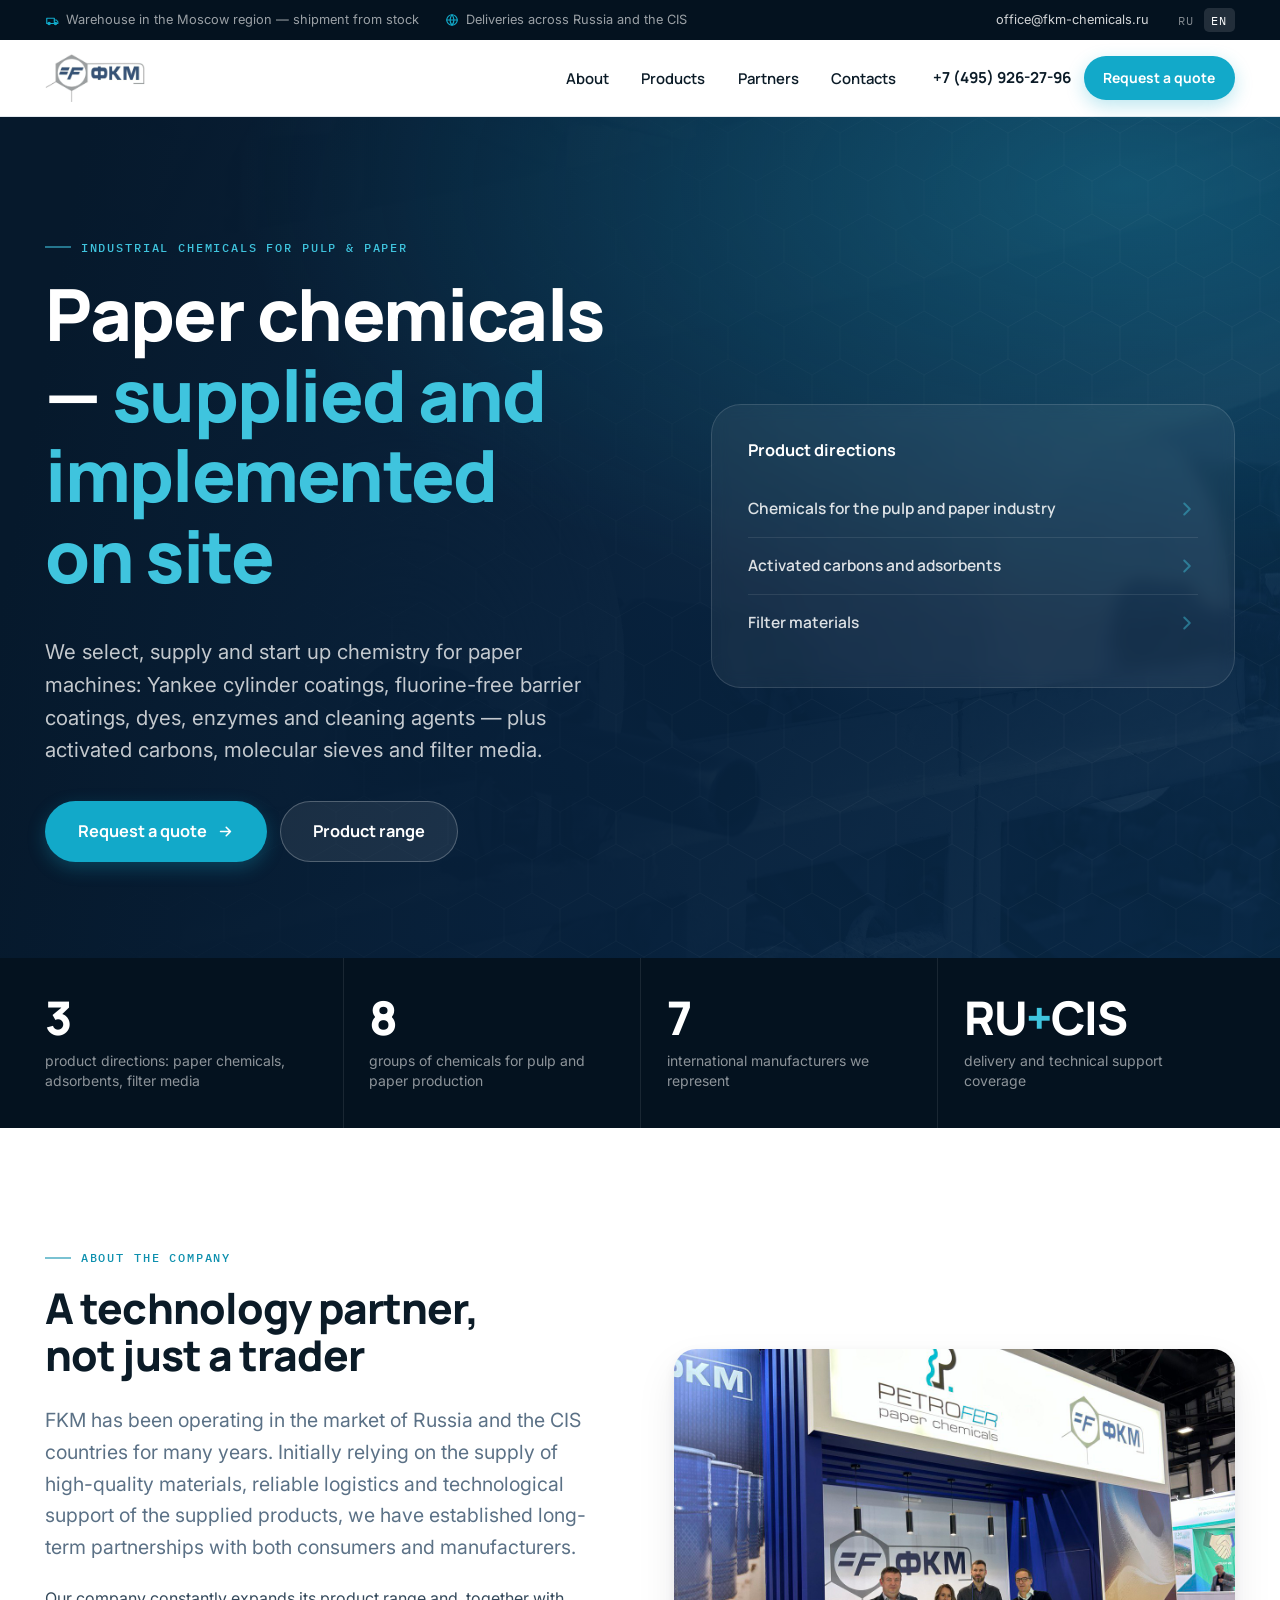
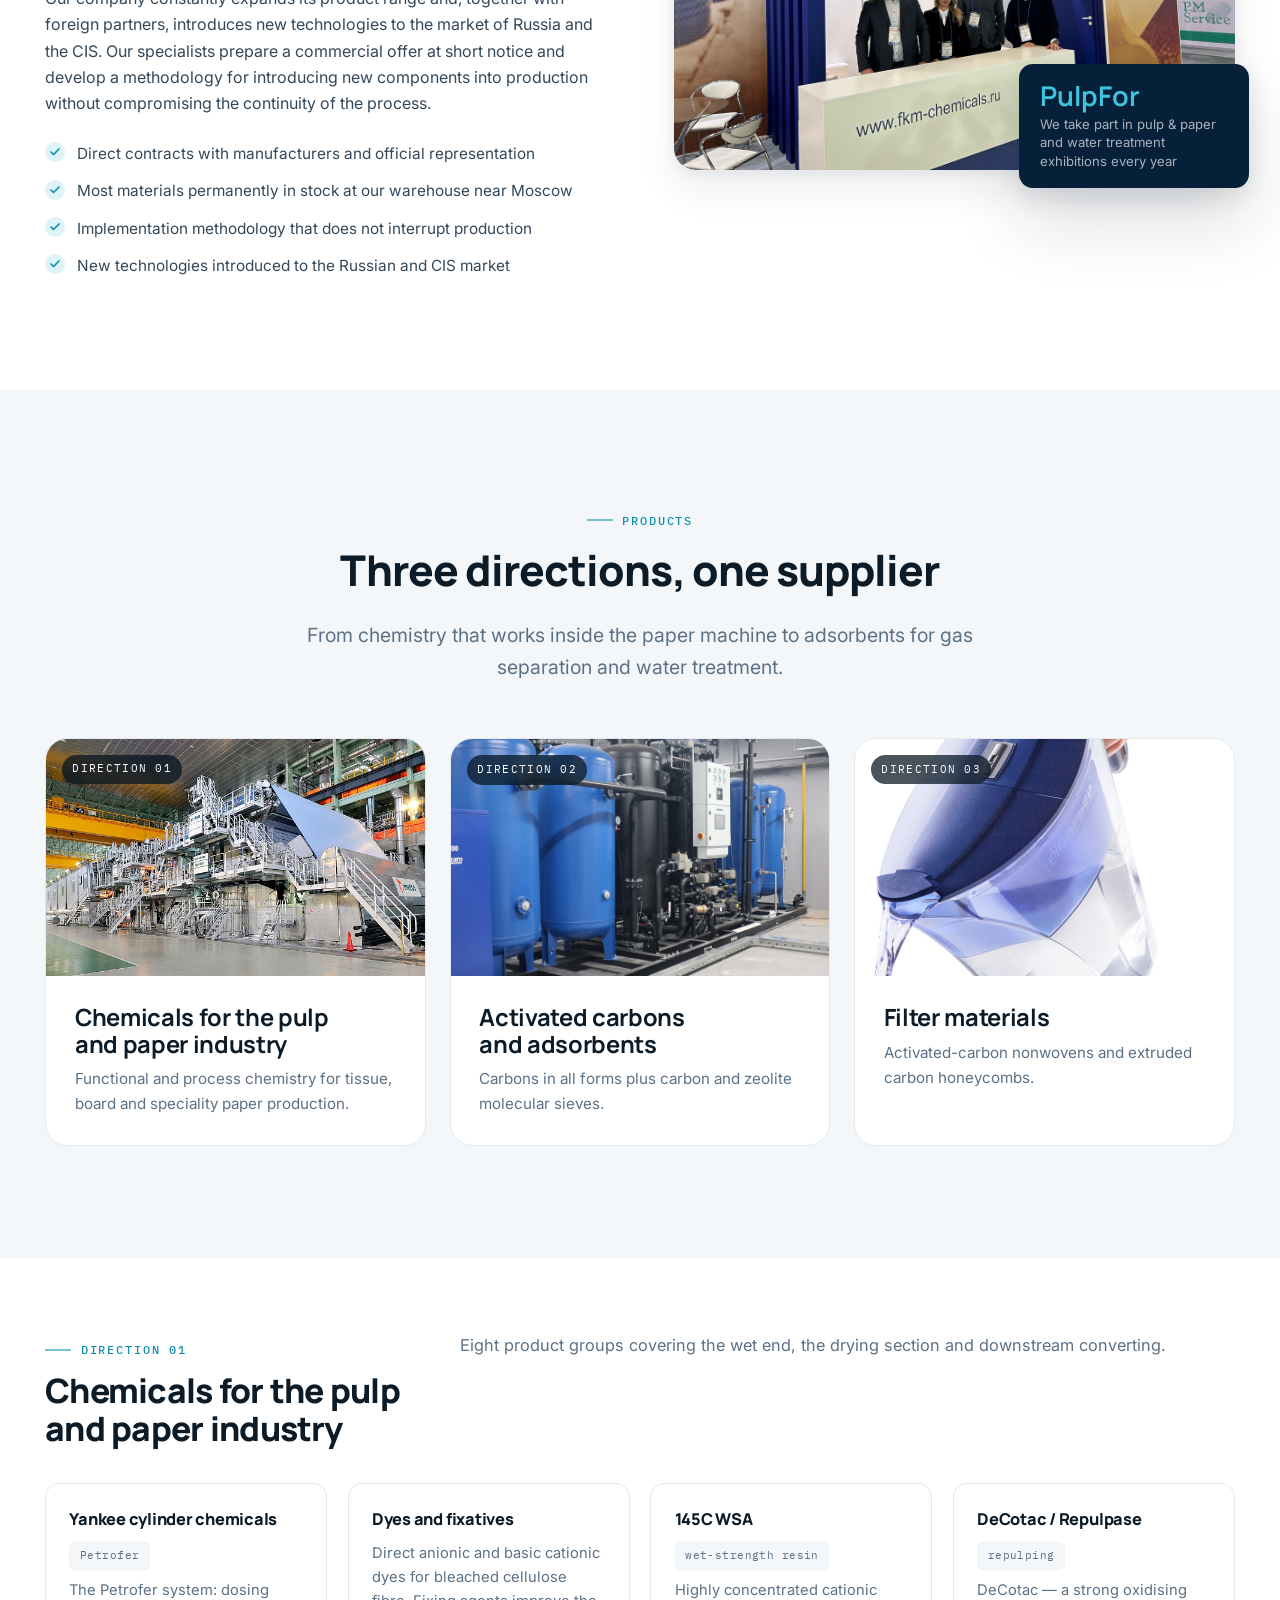
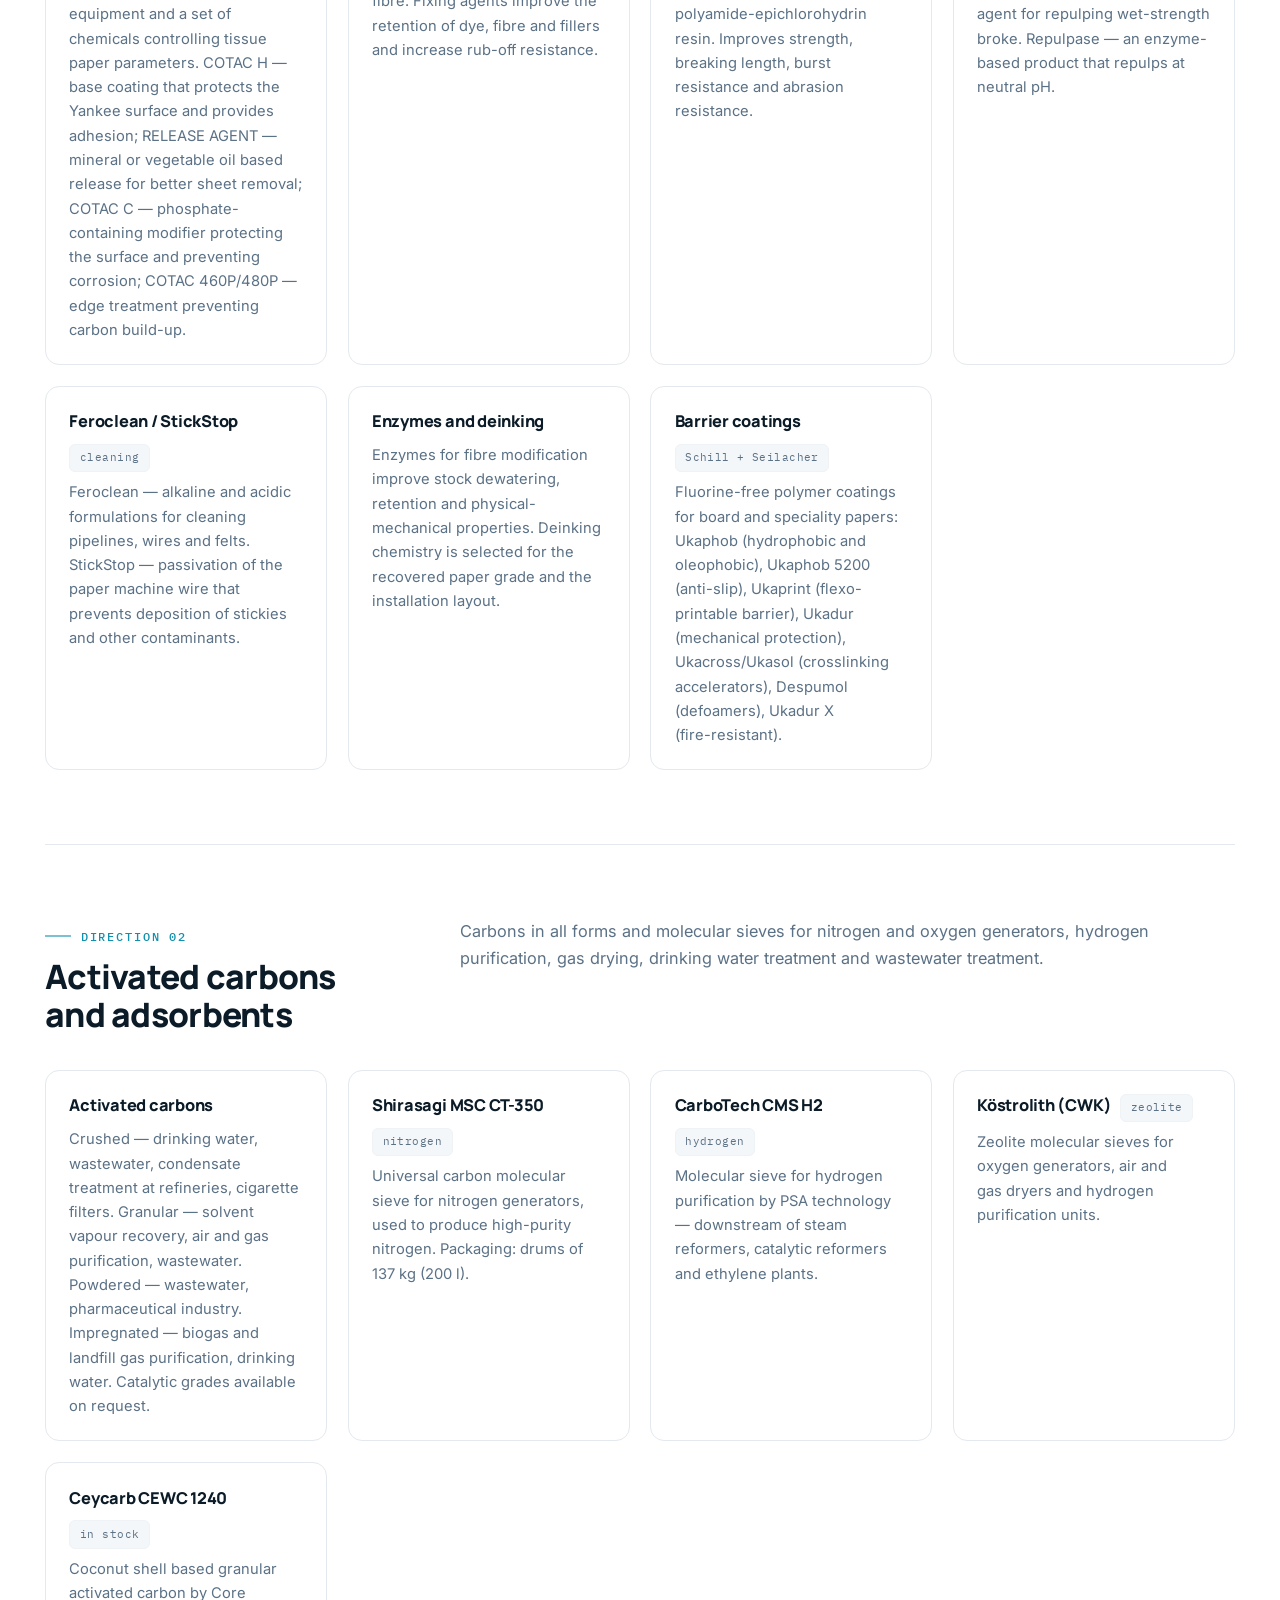
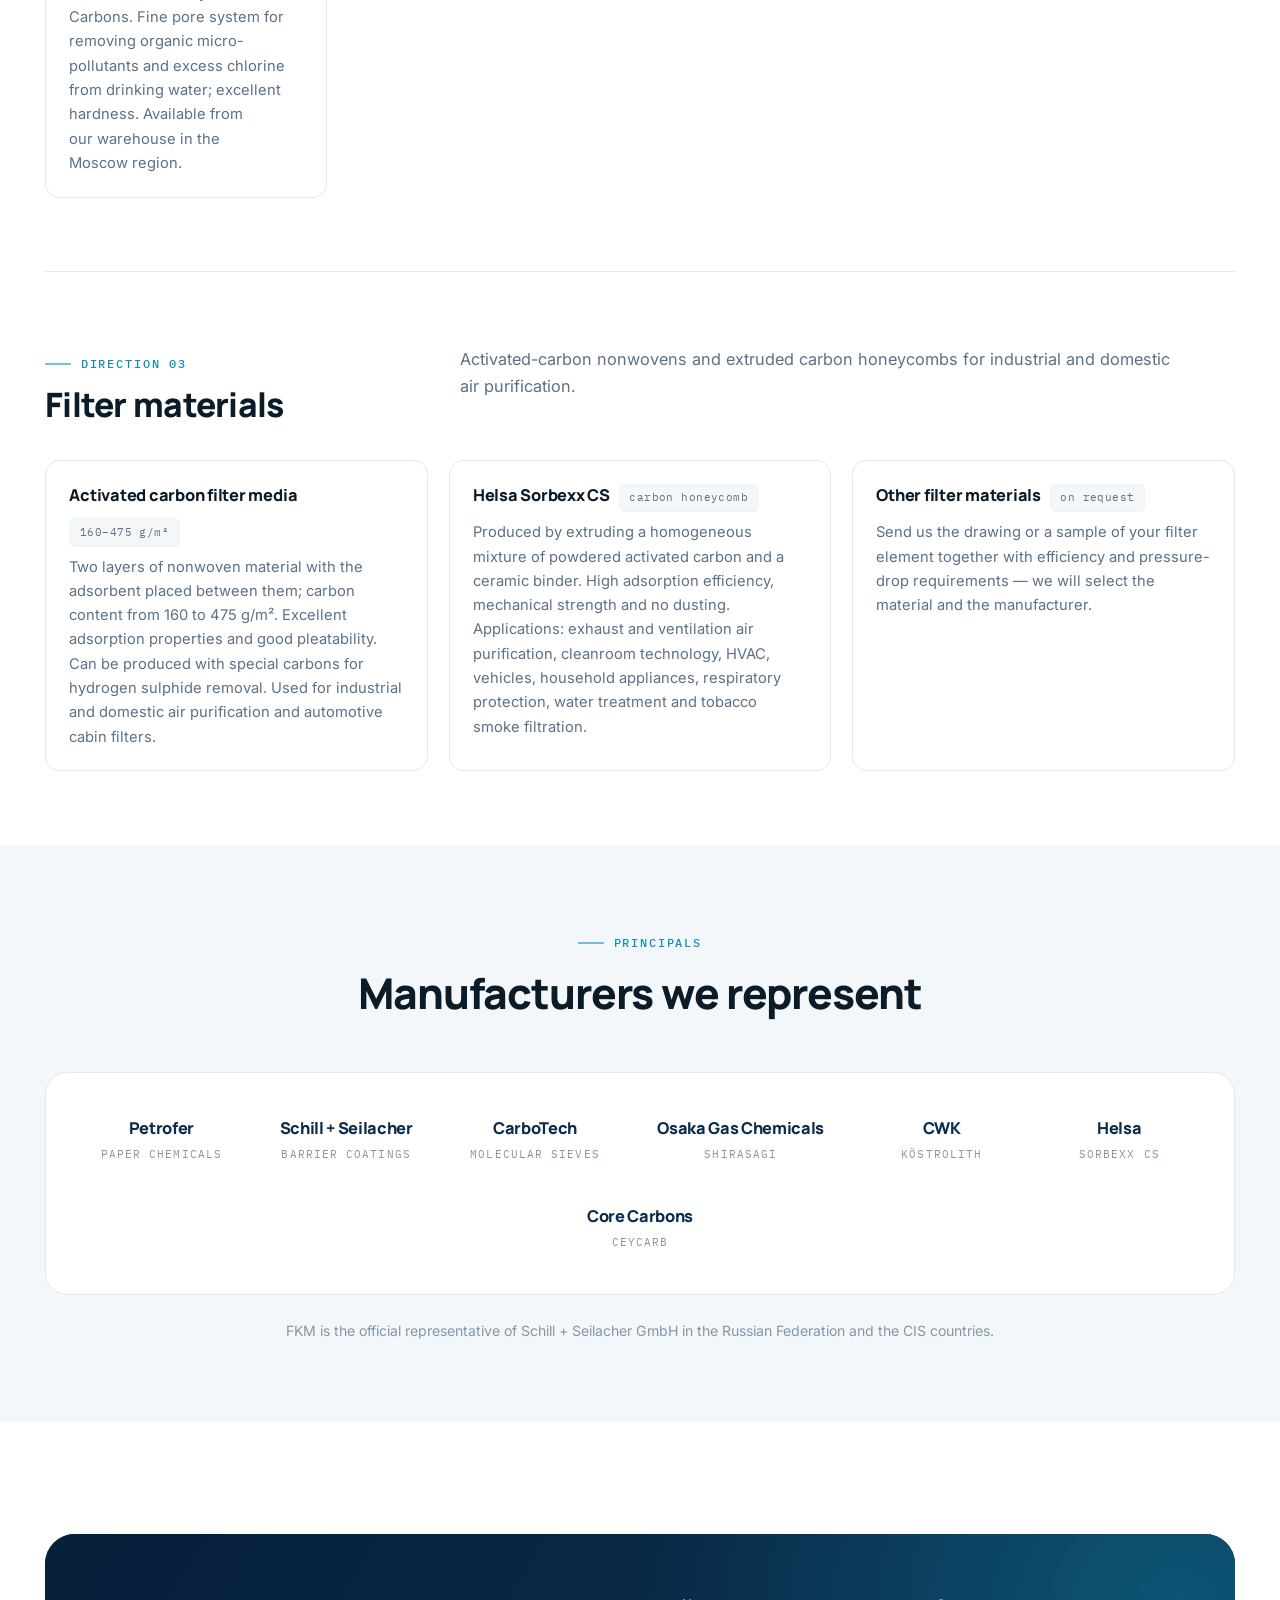
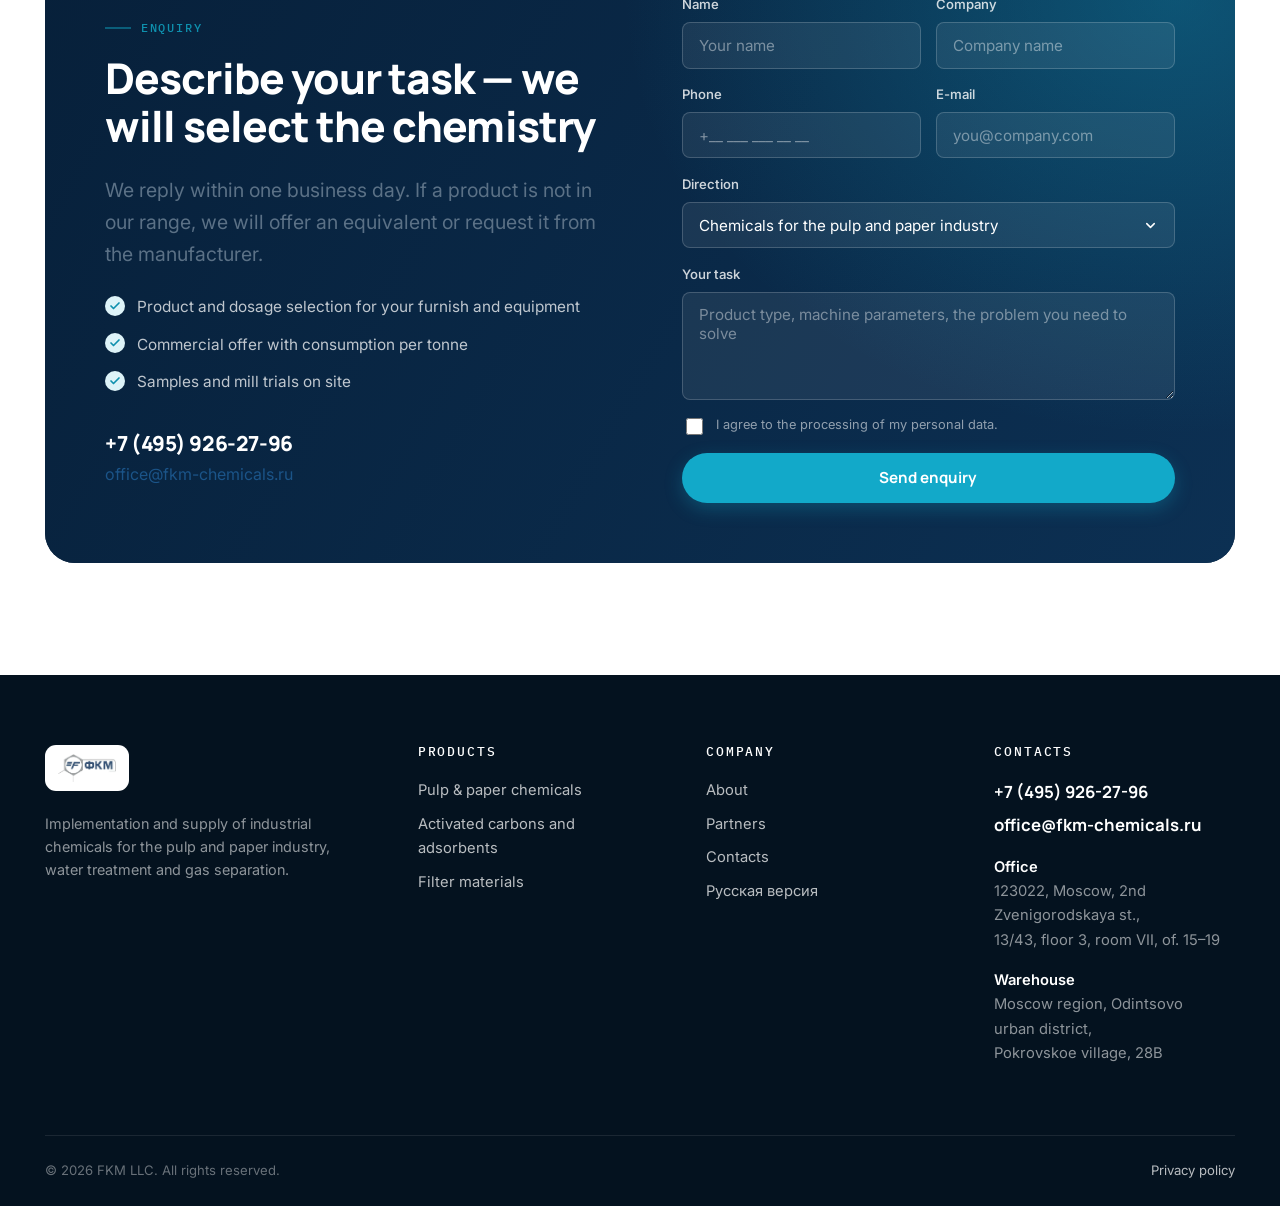
==== en/index.html @ cb6fd824 "Новая версия сайта ФКМ: промышленная химия для ЦБП Полная переработка сайта fkm-chemicals.ru со стат" ====
<!DOCTYPE html>
<html lang="en">
<head>
<meta charset="utf-8">
<meta name="viewport" content="width=device-width, initial-scale=1">
<title>FKM — industrial chemicals for the pulp and paper industry</title>
<meta name="description" content="FKM supplies and implements industrial chemicals for the pulp and paper industry: Yankee cylinder coatings, fluorine-free barrier coatings, dyes, enzymes, wet-strength resin, activated carbons, molecular sieves and filter media. Warehouse near Moscow, deliveries across Russia and the CIS.">
<link rel="canonical" href="https://fkm-chemicals.ru/en/">
<link rel="alternate" hreflang="ru" href="https://fkm-chemicals.ru/">
<link rel="alternate" hreflang="en" href="https://fkm-chemicals.ru/en/">
<meta property="og:type" content="website">
<meta property="og:locale" content="en_US">
<meta property="og:site_name" content="FKM">
<meta property="og:title" content="FKM — industrial chemicals for the pulp and paper industry">
<meta property="og:description" content="Supply and technical implementation of paper chemicals, adsorbents and filter media in Russia and the CIS.">
<meta property="og:image" content="https://fkm-chemicals.ru/assets/img/tissue-rolls.jpg">
<meta name="theme-color" content="#07203A">
<link rel="icon" href="../assets/img/favicon.png" type="image/png">
<link rel="preconnect" href="https://fonts.googleapis.com">
<link rel="preconnect" href="https://fonts.gstatic.com" crossorigin>
<link href="https://fonts.googleapis.com/css2?family=IBM+Plex+Mono:wght@400;500&family=Inter:wght@400;500;600&family=Manrope:wght@600;700;800&display=swap" rel="stylesheet">
<link rel="stylesheet" href="../assets/css/style.css">
<noscript><style>[data-reveal]{opacity:1;transform:none}</style></noscript>
</head>
<body>
<a class="skip-link" href="#main">Skip to content</a>

<div class="topbar">
  <div class="container topbar__inner">
    <div class="topbar__facts">
      <span>
        <svg viewBox="0 0 24 24" fill="none" stroke="currentColor" stroke-width="2" stroke-linecap="round" stroke-linejoin="round" aria-hidden="true"><path d="M3 9h13v9H3z"/><path d="M16 12h3.5L22 15v3h-6"/><circle cx="7" cy="18" r="2"/><circle cx="18" cy="18" r="2"/></svg>
        Warehouse in the Moscow region — shipment from stock
      </span>
      <span>
        <svg viewBox="0 0 24 24" fill="none" stroke="currentColor" stroke-width="2" stroke-linecap="round" stroke-linejoin="round" aria-hidden="true"><circle cx="12" cy="12" r="9"/><path d="M3 12h18M12 3a15 15 0 0 1 0 18 15 15 0 0 1 0-18z"/></svg>
        Deliveries across Russia and the CIS
      </span>
    </div>
    <div class="topbar__side">
      <a href="mailto:office@fkm-chemicals.ru">office@fkm-chemicals.ru</a>
      <span class="lang">
        <a href="../index.html">RU</a>
        <a href="index.html" class="is-active" aria-current="true">EN</a>
      </span>
    </div>
  </div>
</div>

<header class="header">
  <div class="container header__inner">
    <a class="logo" href="index.html" aria-label="FKM — home">
      <img src="../assets/img/logo.jpg" alt="FKM" width="1000" height="486">
    </a>

    <nav class="nav" aria-label="Main navigation">
      <ul class="nav__list">
        <li class="nav__item"><a class="nav__link" href="#about">About</a></li>
        <li class="nav__item"><a class="nav__link" href="#products">Products</a></li>
        <li class="nav__item"><a class="nav__link" href="#partners">Partners</a></li>
        <li class="nav__item"><a class="nav__link" href="#contacts">Contacts</a></li>
      </ul>
    </nav>

    <div class="header__actions">
      <a class="header__phone" href="tel:+74959262796">+7 (495) 926-27-96</a>
      <a class="btn btn--primary btn--sm" href="#request">Request a quote</a>
      <button class="burger" type="button" aria-label="Menu" aria-expanded="false" aria-controls="mobile-nav">
        <span></span><span></span><span></span>
      </button>
    </div>
  </div>
</header>

<div class="mobile-nav" id="mobile-nav">
  <ul>
    <li><a href="#about">About</a></li>
    <li><a href="#products">Products</a></li>
    <li><a href="#partners">Partners</a></li>
    <li><a href="#contacts">Contacts</a></li>
    <li><a href="../index.html">Русская версия</a></li>
  </ul>
  <div class="mobile-nav__cta">
    <a class="btn btn--primary btn--block" href="#request">Request a quote</a>
  </div>
  <div class="mobile-nav__meta">
    <a href="tel:+74959262796">+7 (495) 926-27-96</a>
    <a href="mailto:office@fkm-chemicals.ru">office@fkm-chemicals.ru</a>
    <p>Moscow, 2nd Zvenigorodskaya st. 13/43<br>Warehouse: Moscow region, Odintsovo district, Pokrovskoe 28B</p>
  </div>
</div>

<main id="main">

<section class="hero">
  <div class="hero__bg"><img src="../assets/img/tissue-rolls.jpg" alt="" loading="eager" fetchpriority="high" width="1280" height="854"></div>
  <div class="hero__scrim"></div>
  <div class="hero__mesh"></div>
  <div class="container hero__inner">
    <div>
      <span class="eyebrow">Industrial chemicals for pulp &amp; paper</span>
      <h1>Paper chemicals — <em>supplied and implemented on site</em></h1>
      <p class="hero__lead">
        We select, supply and start up chemistry for paper machines: Yankee cylinder coatings,
        fluorine-free barrier coatings, dyes, enzymes and cleaning agents — plus activated carbons,
        molecular sieves and filter media.
      </p>
      <div class="hero__actions">
        <a class="btn btn--primary btn--lg" href="#request">
          Request a quote
          <svg viewBox="0 0 24 24" fill="none" stroke="currentColor" stroke-width="2.2" stroke-linecap="round" stroke-linejoin="round" aria-hidden="true"><path d="M5 12h14M13 6l6 6-6 6"/></svg>
        </a>
        <a class="btn btn--onDark btn--lg" href="#products">Product range</a>
      </div>
    </div>

    <div class="hero__panel">
      <h2>Product directions</h2>
      <ul>
        <li><a href="#pulp">Chemicals for the pulp and paper industry
          <svg class="chev" viewBox="0 0 24 24" fill="none" stroke="currentColor" stroke-width="2.2" stroke-linecap="round" stroke-linejoin="round" aria-hidden="true"><polyline points="9 6 15 12 9 18"/></svg></a></li>
        <li><a href="#carbon">Activated carbons and adsorbents
          <svg class="chev" viewBox="0 0 24 24" fill="none" stroke="currentColor" stroke-width="2.2" stroke-linecap="round" stroke-linejoin="round" aria-hidden="true"><polyline points="9 6 15 12 9 18"/></svg></a></li>
        <li><a href="#filters">Filter materials
          <svg class="chev" viewBox="0 0 24 24" fill="none" stroke="currentColor" stroke-width="2.2" stroke-linecap="round" stroke-linejoin="round" aria-hidden="true"><polyline points="9 6 15 12 9 18"/></svg></a></li>
      </ul>
    </div>
  </div>
</section>

<section class="stats">
  <div class="container">
    <div class="stats__grid">
      <div class="stats__item">
        <div class="stats__num">3</div>
        <div class="stats__label">product directions: paper chemicals, adsorbents, filter media</div>
      </div>
      <div class="stats__item">
        <div class="stats__num">8</div>
        <div class="stats__label">groups of chemicals for pulp and paper production</div>
      </div>
      <div class="stats__item">
        <div class="stats__num">7</div>
        <div class="stats__label">international manufacturers we represent</div>
      </div>
      <div class="stats__item">
        <div class="stats__num">RU<span>+</span>CIS</div>
        <div class="stats__label">delivery and technical support coverage</div>
      </div>
    </div>
  </div>
</section>

<!-- ================================= About ================================ -->
<section class="section" id="about">
  <div class="container split">
    <div data-reveal>
      <span class="eyebrow">About the company</span>
      <h2>A technology partner, not just a trader</h2>
      <p class="lead">
        FKM has been operating in the market of Russia and the CIS countries for many years.
        Initially relying on the supply of high-quality materials, reliable logistics and technological
        support of the supplied products, we have established long-term partnerships with both
        consumers and manufacturers.
      </p>
      <p>
        Our company constantly expands its product range and, together with foreign partners,
        introduces new technologies to the market of Russia and the CIS. Our specialists prepare
        a commercial offer at short notice and develop a methodology for introducing new components
        into production without compromising the continuity of the process.
      </p>
      <ul class="checks">
        <li>Direct contracts with manufacturers and official representation</li>
        <li>Most materials permanently in stock at our warehouse near Moscow</li>
        <li>Implementation methodology that does not interrupt production</li>
        <li>New technologies introduced to the Russian and CIS market</li>
      </ul>
    </div>
    <div class="split__media" data-reveal data-delay="1">
      <img src="../assets/img/news/pulpfor-2023.jpg" alt="FKM booth at the PulpFor exhibition" loading="lazy" width="1280" height="960">
      <div class="split__badge">
        <strong>PulpFor</strong>
        <span>We take part in pulp &amp; paper and water treatment exhibitions every year</span>
      </div>
    </div>
  </div>
</section>

<!-- =============================== Products =============================== -->
<section class="section section--paper" id="products">
  <div class="container">
    <div class="section-head section-head--center" data-reveal>
      <span class="eyebrow">Products</span>
      <h2>Three directions, one supplier</h2>
      <p class="lead">From chemistry that works inside the paper machine to adsorbents for gas separation and water treatment.</p>
    </div>

    <div class="dir-grid">
      <article class="dir-card" data-reveal>
        <div class="dir-card__media">
          <span class="dir-card__badge">Direction 01</span>
          <img src="../assets/img/papermachine.jpg" alt="Paper machine in a mill" loading="lazy" width="720" height="395">
        </div>
        <div class="dir-card__body">
          <h3><a href="#pulp">Chemicals for the pulp and paper industry</a></h3>
          <p>Functional and process chemistry for tissue, board and speciality paper production.</p>
        </div>
      </article>
      <article class="dir-card" data-reveal data-delay="1">
        <div class="dir-card__media">
          <span class="dir-card__badge">Direction 02</span>
          <img src="../assets/img/psa-plant.jpg" alt="Gas separation adsorption unit" loading="lazy" width="1680" height="1260">
        </div>
        <div class="dir-card__body">
          <h3><a href="#carbon">Activated carbons and adsorbents</a></h3>
          <p>Carbons in all forms plus carbon and zeolite molecular sieves.</p>
        </div>
      </article>
      <article class="dir-card" data-reveal data-delay="2">
        <div class="dir-card__media">
          <span class="dir-card__badge">Direction 03</span>
          <img src="../assets/img/water-filter.jpg" alt="Water filter jug" loading="lazy" width="796" height="1000">
        </div>
        <div class="dir-card__body">
          <h3><a href="#filters">Filter materials</a></h3>
          <p>Activated-carbon nonwovens and extruded carbon honeycombs.</p>
        </div>
      </article>
    </div>
  </div>
</section>

<div class="container">

  <section class="prod-group" id="pulp">
    <div class="prod-group__head" data-reveal>
      <div>
        <span class="eyebrow">Direction 01</span>
        <h2>Chemicals for the pulp and paper industry</h2>
      </div>
      <p class="prod-group__intro">
        Eight product groups covering the wet end, the drying section and downstream converting.
      </p>
    </div>

    <div class="prod-list">
      <article class="prod-item" data-reveal>
        <div class="prod-item__name"><b>Yankee cylinder chemicals</b><span class="tag">Petrofer</span></div>
        <p>The Petrofer system: dosing equipment and a set of chemicals controlling tissue paper parameters. COTAC H — base coating that protects the Yankee surface and provides adhesion; RELEASE AGENT — mineral or vegetable oil based release for better sheet removal; COTAC C — phosphate-containing modifier protecting the surface and preventing corrosion; COTAC 460P/480P — edge treatment preventing carbon build-up.</p>
      </article>
      <article class="prod-item" data-reveal>
        <div class="prod-item__name"><b>Dyes and fixatives</b></div>
        <p>Direct anionic and basic cationic dyes for bleached cellulose fibre. Fixing agents improve the retention of dye, fibre and fillers and increase rub-off resistance.</p>
      </article>
      <article class="prod-item" data-reveal>
        <div class="prod-item__name"><b>145C WSA</b><span class="tag">wet-strength resin</span></div>
        <p>Highly concentrated cationic polyamide-epichlorohydrin resin. Improves strength, breaking length, burst resistance and abrasion resistance.</p>
      </article>
      <article class="prod-item" data-reveal>
        <div class="prod-item__name"><b>DeCotac / Repulpase</b><span class="tag">repulping</span></div>
        <p>DeCotac — a strong oxidising agent for repulping wet-strength broke. Repulpase — an enzyme-based product that repulps at neutral pH.</p>
      </article>
      <article class="prod-item" data-reveal>
        <div class="prod-item__name"><b>Feroclean / StickStop</b><span class="tag">cleaning</span></div>
        <p>Feroclean — alkaline and acidic formulations for cleaning pipelines, wires and felts. StickStop — passivation of the paper machine wire that prevents deposition of stickies and other contaminants.</p>
      </article>
      <article class="prod-item" data-reveal>
        <div class="prod-item__name"><b>Enzymes and deinking</b></div>
        <p>Enzymes for fibre modification improve stock dewatering, retention and physical-mechanical properties. Deinking chemistry is selected for the recovered paper grade and the installation layout.</p>
      </article>
      <article class="prod-item" data-reveal>
        <div class="prod-item__name"><b>Barrier coatings</b><span class="tag">Schill + Seilacher</span></div>
        <p>Fluorine-free polymer coatings for board and speciality papers: Ukaphob (hydrophobic and oleophobic), Ukaphob 5200 (anti-slip), Ukaprint (flexo-printable barrier), Ukadur (mechanical protection), Ukacross/Ukasol (crosslinking accelerators), Despumol (defoamers), Ukadur X (fire-resistant).</p>
      </article>
    </div>
  </section>

  <section class="prod-group" id="carbon">
    <div class="prod-group__head" data-reveal>
      <div>
        <span class="eyebrow">Direction 02</span>
        <h2>Activated carbons and adsorbents</h2>
      </div>
      <p class="prod-group__intro">
        Carbons in all forms and molecular sieves for nitrogen and oxygen generators, hydrogen purification,
        gas drying, drinking water treatment and wastewater treatment.
      </p>
    </div>

    <div class="prod-list">
      <article class="prod-item" data-reveal>
        <div class="prod-item__name"><b>Activated carbons</b></div>
        <p>Crushed — drinking water, wastewater, condensate treatment at refineries, cigarette filters. Granular — solvent vapour recovery, air and gas purification, wastewater. Powdered — wastewater, pharmaceutical industry. Impregnated — biogas and landfill gas purification, drinking water. Catalytic grades available on request.</p>
      </article>
      <article class="prod-item" data-reveal>
        <div class="prod-item__name"><b>Shirasagi MSC CT-350</b><span class="tag">nitrogen</span></div>
        <p>Universal carbon molecular sieve for nitrogen generators, used to produce high-purity nitrogen. Packaging: drums of 137 kg (200 l).</p>
      </article>
      <article class="prod-item" data-reveal>
        <div class="prod-item__name"><b>CarboTech CMS H2</b><span class="tag">hydrogen</span></div>
        <p>Molecular sieve for hydrogen purification by PSA technology — downstream of steam reformers, catalytic reformers and ethylene plants.</p>
      </article>
      <article class="prod-item" data-reveal>
        <div class="prod-item__name"><b>Köstrolith (CWK)</b><span class="tag">zeolite</span></div>
        <p>Zeolite molecular sieves for oxygen generators, air and gas dryers and hydrogen purification units.</p>
      </article>
      <article class="prod-item" data-reveal>
        <div class="prod-item__name"><b>Ceycarb CEWC 1240</b><span class="tag">in stock</span></div>
        <p>Coconut shell based granular activated carbon by Core Carbons. Fine pore system for removing organic micro-pollutants and excess chlorine from drinking water; excellent hardness. Available from our warehouse in the Moscow region.</p>
      </article>
    </div>
  </section>

  <section class="prod-group" id="filters">
    <div class="prod-group__head" data-reveal>
      <div>
        <span class="eyebrow">Direction 03</span>
        <h2>Filter materials</h2>
      </div>
      <p class="prod-group__intro">
        Activated-carbon nonwovens and extruded carbon honeycombs for industrial and domestic air purification.
      </p>
    </div>

    <div class="prod-list">
      <article class="prod-item" data-reveal>
        <div class="prod-item__name"><b>Activated carbon filter media</b><span class="tag">160–475 g/m²</span></div>
        <p>Two layers of nonwoven material with the adsorbent placed between them; carbon content from 160 to 475 g/m². Excellent adsorption properties and good pleatability. Can be produced with special carbons for hydrogen sulphide removal. Used for industrial and domestic air purification and automotive cabin filters.</p>
      </article>
      <article class="prod-item" data-reveal>
        <div class="prod-item__name"><b>Helsa Sorbexx CS</b><span class="tag">carbon honeycomb</span></div>
        <p>Produced by extruding a homogeneous mixture of powdered activated carbon and a ceramic binder. High adsorption efficiency, mechanical strength and no dusting. Applications: exhaust and ventilation air purification, cleanroom technology, HVAC, vehicles, household appliances, respiratory protection, water treatment and tobacco smoke filtration.</p>
      </article>
      <article class="prod-item" data-reveal>
        <div class="prod-item__name"><b>Other filter materials</b><span class="tag">on request</span></div>
        <p>Send us the drawing or a sample of your filter element together with efficiency and pressure-drop requirements — we will select the material and the manufacturer.</p>
      </article>
    </div>
  </section>

</div>

<!-- =============================== Partners =============================== -->
<section class="section section--tight section--paper" id="partners">
  <div class="container">
    <div class="section-head section-head--center" data-reveal>
      <span class="eyebrow">Principals</span>
      <h2>Manufacturers we represent</h2>
    </div>
    <div class="partners" data-reveal>
      <div class="partner"><div class="partner__name">Petrofer</div><span class="partner__meta">Paper chemicals</span></div>
      <div class="partner"><div class="partner__name">Schill + Seilacher</div><span class="partner__meta">Barrier coatings</span></div>
      <div class="partner"><div class="partner__name">CarboTech</div><span class="partner__meta">Molecular sieves</span></div>
      <div class="partner"><div class="partner__name">Osaka Gas Chemicals</div><span class="partner__meta">Shirasagi</span></div>
      <div class="partner"><div class="partner__name">CWK</div><span class="partner__meta">Köstrolith</span></div>
      <div class="partner"><div class="partner__name">Helsa</div><span class="partner__meta">Sorbexx CS</span></div>
      <div class="partner"><div class="partner__name">Core Carbons</div><span class="partner__meta">Ceycarb</span></div>
    </div>
    <p class="text-center muted" style="margin-top:1.5rem;font-size:.88rem">
      FKM is the official representative of Schill + Seilacher GmbH in the Russian Federation and the CIS countries.
    </p>
  </div>
</section>

<!-- ================================== CTA ================================= -->
<section class="section" id="contacts">
  <div class="container">
    <div class="cta" id="request" data-reveal>
      <div class="cta__grid">
        <div>
          <span class="eyebrow">Enquiry</span>
          <h2>Describe your task — we will select the chemistry</h2>
          <p class="lead">
            We reply within one business day. If a product is not in our range, we will offer
            an equivalent or request it from the manufacturer.
          </p>
          <ul class="checks">
            <li>Product and dosage selection for your furnish and equipment</li>
            <li>Commercial offer with consumption per tonne</li>
            <li>Samples and mill trials on site</li>
          </ul>
          <p style="margin-top:2rem">
            <a class="contact-card__big" style="color:#fff" href="tel:+74959262796">+7 (495) 926-27-96</a><br>
            <a href="mailto:office@fkm-chemicals.ru">office@fkm-chemicals.ru</a>
          </p>
        </div>

        <form class="form form--onDark" data-form data-subject="Enquiry from fkm-chemicals.ru (EN)">
          <div class="form__row">
            <div class="field">
              <label for="e-name">Name</label>
              <input id="e-name" name="Name" type="text" required autocomplete="name" placeholder="Your name">
            </div>
            <div class="field">
              <label for="e-company">Company</label>
              <input id="e-company" name="Company" type="text" autocomplete="organization" placeholder="Company name">
            </div>
          </div>
          <div class="form__row">
            <div class="field">
              <label for="e-phone">Phone</label>
              <input id="e-phone" name="Phone" type="tel" autocomplete="tel" placeholder="+__ ___ ___ __ __">
            </div>
            <div class="field">
              <label for="e-email">E-mail</label>
              <input id="e-email" name="E-mail" type="email" required autocomplete="email" placeholder="you@company.com">
            </div>
          </div>
          <div class="field">
            <label for="e-dir">Direction</label>
            <select id="e-dir" name="Direction">
              <option>Chemicals for the pulp and paper industry</option>
              <option>Activated carbons and adsorbents</option>
              <option>Filter materials</option>
              <option>Other</option>
            </select>
          </div>
          <div class="field">
            <label for="e-msg">Your task</label>
            <textarea id="e-msg" name="Task" required placeholder="Product type, machine parameters, the problem you need to solve"></textarea>
          </div>
          <div hidden aria-hidden="true">
            <label for="e-hp">Leave this field empty</label>
            <input id="e-hp" name="company_website" type="text" tabindex="-1" autocomplete="off">
          </div>
          <label class="consent">
            <input type="checkbox" name="consent" required>
            <span>I agree to the processing of my personal data.</span>
          </label>
          <div class="form__status" role="status"></div>
          <button class="btn btn--primary btn--block" type="submit">Send enquiry</button>
        </form>
      </div>
    </div>
  </div>
</section>

</main>

<footer class="footer">
  <div class="container">
    <div class="footer__top">
      <div class="footer__brand">
        <img src="../assets/img/logo.jpg" alt="FKM" width="1000" height="486">
        <p>Implementation and supply of industrial chemicals for the pulp and paper industry, water treatment and gas separation.</p>
      </div>

      <div>
        <h4>Products</h4>
        <ul>
          <li><a href="#pulp">Pulp &amp; paper chemicals</a></li>
          <li><a href="#carbon">Activated carbons and adsorbents</a></li>
          <li><a href="#filters">Filter materials</a></li>
        </ul>
      </div>

      <div>
        <h4>Company</h4>
        <ul>
          <li><a href="#about">About</a></li>
          <li><a href="#partners">Partners</a></li>
          <li><a href="#contacts">Contacts</a></li>
          <li><a href="../index.html">Русская версия</a></li>
        </ul>
      </div>

      <div>
        <h4>Contacts</h4>
        <address class="footer__contact">
          <a href="tel:+74959262796">+7 (495) 926-27-96</a>
          <a href="mailto:office@fkm-chemicals.ru">office@fkm-chemicals.ru</a>
          <p style="margin-top:1rem">
            <strong style="color:#fff;font-weight:600">Office</strong><br>
            123022, Moscow, 2nd Zvenigorodskaya st.,<br>13/43, floor 3, room VII, of. 15–19
          </p>
          <p style="margin-top:.75rem">
            <strong style="color:#fff;font-weight:600">Warehouse</strong><br>
            Moscow region, Odintsovo urban district,<br>Pokrovskoe village, 28B
          </p>
        </address>
      </div>
    </div>

    <div class="footer__bottom">
      <span>© <span data-year>2026</span> FKM LLC. All rights reserved.</span>
      <nav aria-label="Utility links">
        <a href="../privacy.html">Privacy policy</a>
      </nav>
    </div>
  </div>
</footer>

<button class="to-top" type="button" aria-label="Back to top">
  <svg viewBox="0 0 24 24" fill="none" stroke="currentColor" stroke-width="2.4" stroke-linecap="round" stroke-linejoin="round" aria-hidden="true"><path d="M12 19V5M5 12l7-7 7 7"/></svg>
</button>

<script src="../assets/js/main.js" defer></script>
</body>
</html>
---- assets/css/style.css ----
/* ==========================================================================
   ФКМ — промышленная химия для ЦБП
   Дизайн-система и стили сайта
   --------------------------------------------------------------------------
   1. Токены            6. Шапка и навигация     11. Новости
   2. Сброс и база      7. Главный экран         12. Формы и CTA
   3. Раскладка         8. Секции главной        13. Подвал
   4. Типографика       9. Внутренние страницы   14. Анимации
   5. Кнопки           10. Продукция             15. Печать
   ========================================================================== */

/* --------------------------------------------------------------------------
   1. Токены
   -------------------------------------------------------------------------- */
:root {
  /* Фирменная палитра: глубокий синий + циан (из выставочного брендинга ФКМ) */
  --navy-950: #04121F;
  --navy-900: #07203A;
  --navy-800: #0B2C4C;
  --navy-700: #103A61;
  --blue-600: #1B5488;
  --blue-500: #2A6FAC;
  --blue-100: #E4EEF7;
  --cyan-600: #0E90AE;
  --cyan-500: #12A9C9;
  --cyan-400: #3FC4DE;
  --cyan-100: #DDF3F8;

  --ink:        #0B1B27;
  --ink-soft:   #33485A;
  --slate:      #5B7186;
  --slate-soft: #8496A6;
  --line:       #E3E9EE;
  --line-soft:  #EFF3F6;
  --paper:      #F4F7F9;
  --paper-warm: #F8F6F2;
  --white:      #FFFFFF;

  --grad-deep: linear-gradient(155deg, #07203A 0%, #0B2C4C 45%, #0D3757 100%);

  /* Типографика */
  --font-display: "Manrope", "Segoe UI", system-ui, -apple-system, sans-serif;
  --font-text:    "Inter", "Segoe UI", system-ui, -apple-system, sans-serif;
  --font-mono:    "IBM Plex Mono", ui-monospace, Consolas, monospace;

  --fs-display: clamp(2.45rem, 1.3rem + 4.2vw, 4.5rem);
  --fs-h1:      clamp(2.05rem, 1.5rem + 2.5vw, 3.3rem);
  --fs-h2:      clamp(1.72rem, 1.3rem + 1.85vw, 2.65rem);
  --fs-h3:      clamp(1.18rem, 1.06rem + 0.55vw, 1.48rem);
  --fs-lead:    clamp(1.02rem, 0.96rem + 0.35vw, 1.22rem);
  --fs-small:   0.885rem;
  --fs-label:   0.72rem;

  /* Пространство */
  --container: 1260px;
  --gutter: clamp(1.25rem, 0.6rem + 2vw, 2.5rem);
  --section-y: clamp(4rem, 2.2rem + 6vw, 7.5rem);

  /* Прочее */
  --r-sm: 8px;
  --r-md: 14px;
  --r-lg: 22px;
  --r-xl: 30px;
  --shadow-sm: 0 1px 2px rgba(11,27,39,.05), 0 4px 14px rgba(11,27,39,.05);
  --shadow-md: 0 4px 12px rgba(11,27,39,.06), 0 18px 40px rgba(11,27,39,.08);
  --shadow-lg: 0 10px 24px rgba(11,27,39,.08), 0 34px 70px rgba(11,27,39,.14);
  --ease: cubic-bezier(.22,.61,.36,1);
  --header-h: 76px;
}

/* --------------------------------------------------------------------------
   2. Сброс и база
   -------------------------------------------------------------------------- */
*, *::before, *::after { box-sizing: border-box; }

html {
  -webkit-text-size-adjust: 100%;
  scroll-behavior: smooth;
  scroll-padding-top: calc(var(--header-h) + 24px);
}

body {
  margin: 0;
  font-family: var(--font-text);
  font-size: 1rem;
  line-height: 1.65;
  color: var(--ink-soft);
  background: var(--white);
  -webkit-font-smoothing: antialiased;
  -moz-osx-font-smoothing: grayscale;
  overflow-x: hidden;
}
body.is-locked { overflow: hidden; }

img, svg, video { max-width: 100%; display: block; }
img { height: auto; }

h1, h2, h3, h4, h5 {
  font-family: var(--font-display);
  color: var(--ink);
  line-height: 1.12;
  letter-spacing: -0.022em;
  margin: 0 0 .6em;
  font-weight: 800;
  text-wrap: balance;
}
h1 { font-size: var(--fs-h1); }
h2 { font-size: var(--fs-h2); }
h3 { font-size: var(--fs-h3); font-weight: 700; letter-spacing: -0.014em; }
h4 { font-size: 1.05rem; font-weight: 700; letter-spacing: -0.01em; }

p { margin: 0 0 1.1em; text-wrap: pretty; }
p:last-child { margin-bottom: 0; }

a { color: var(--blue-600); text-decoration: none; transition: color .2s var(--ease); }
a:hover { color: var(--cyan-600); }

ul, ol { margin: 0 0 1.1em; padding-left: 1.25em; }
li { margin-bottom: .35em; }
li:last-child { margin-bottom: 0; }

strong, b { font-weight: 650; color: var(--ink); }
hr { border: 0; border-top: 1px solid var(--line); margin: 2.5rem 0; }

:focus-visible { outline: 2px solid var(--cyan-500); outline-offset: 3px; border-radius: 3px; }
::selection { background: var(--cyan-500); color: #fff; }

.skip-link {
  position: absolute; left: 12px; top: -60px; z-index: 200;
  background: var(--navy-900); color: #fff;
  padding: .7rem 1.1rem; border-radius: var(--r-sm);
  transition: top .2s var(--ease);
}
.skip-link:focus { top: 12px; color: #fff; }

/* --------------------------------------------------------------------------
   3. Раскладка
   -------------------------------------------------------------------------- */
.container {
  width: 100%; max-width: var(--container);
  margin-inline: auto; padding-inline: var(--gutter);
}
.container--narrow { max-width: 900px; }

.section { padding-block: var(--section-y); }
.section--tight { padding-block: clamp(3rem, 1.8rem + 4vw, 5rem); }
.section--paper { background: var(--paper); }
.section--warm  { background: var(--paper-warm); }
.section--dark  { background: var(--navy-900); color: rgba(255,255,255,.74); }
.section--dark h1, .section--dark h2,
.section--dark h3, .section--dark h4 { color: #fff; }
.section--dark strong { color: #fff; }
.section--dark a { color: var(--cyan-400); }

.grid { display: grid; gap: clamp(1rem, .5rem + 1.4vw, 1.75rem); }
.grid--2 { grid-template-columns: repeat(auto-fit, minmax(320px, 1fr)); }
.grid--3 { grid-template-columns: repeat(auto-fit, minmax(288px, 1fr)); }
.grid--4 { grid-template-columns: repeat(auto-fit, minmax(228px, 1fr)); }

/* --------------------------------------------------------------------------
   4. Типографические утилиты
   -------------------------------------------------------------------------- */
.eyebrow {
  display: inline-flex; align-items: center; gap: .6rem;
  font-family: var(--font-mono); font-size: var(--fs-label); font-weight: 500;
  letter-spacing: .16em; text-transform: uppercase;
  color: var(--cyan-600); margin-bottom: 1.1rem;
}
.eyebrow::before { content: ""; width: 26px; height: 2px; flex: none; background: currentColor; opacity: .55; }
.section--dark .eyebrow, .hero .eyebrow { color: var(--cyan-400); }

.lead { font-size: var(--fs-lead); line-height: 1.62; color: var(--slate); }
.section--dark .lead { color: rgba(255,255,255,.72); }

.section-head { max-width: 730px; margin-bottom: clamp(2rem, 1rem + 3vw, 3.5rem); }
.section-head--wide { max-width: 920px; }
.section-head--center { margin-inline: auto; text-align: center; }
.section-head--center .eyebrow { justify-content: center; }
.section-head > p:last-child { margin-bottom: 0; }

.head-row {
  display: flex; flex-wrap: wrap; align-items: flex-end;
  justify-content: space-between; gap: 1.5rem;
  margin-bottom: clamp(2rem, 1rem + 3vw, 3.5rem);
}
.head-row .section-head { margin-bottom: 0; }

.muted { color: var(--slate-soft); }
.text-center { text-align: center; }

/* --------------------------------------------------------------------------
   5. Кнопки
   -------------------------------------------------------------------------- */
.btn {
  display: inline-flex; align-items: center; justify-content: center; gap: .6rem;
  font-family: var(--font-display); font-size: .95rem; font-weight: 700;
  padding: .85rem 1.55rem; border: 1px solid transparent; border-radius: 999px;
  cursor: pointer; white-space: nowrap; text-align: center;
  transition: background .22s var(--ease), color .22s var(--ease),
              border-color .22s var(--ease), transform .22s var(--ease),
              box-shadow .22s var(--ease);
}
.btn:active { transform: translateY(1px); }
.btn svg { width: 17px; height: 17px; flex: none; }

.btn--primary { background: var(--cyan-500); color: #fff; box-shadow: 0 6px 18px rgba(18,169,201,.28); }
.btn--primary:hover { background: var(--cyan-600); color: #fff; box-shadow: 0 10px 26px rgba(18,169,201,.34); transform: translateY(-1px); }

.btn--dark { background: var(--navy-800); color: #fff; }
.btn--dark:hover { background: var(--navy-700); color: #fff; transform: translateY(-1px); }

.btn--ghost { background: transparent; color: var(--ink); border-color: var(--line); }
.btn--ghost:hover { border-color: var(--navy-800); color: var(--navy-800); background: var(--paper); }

.btn--onDark { background: rgba(255,255,255,.08); color: #fff; border-color: rgba(255,255,255,.24); }
.btn--onDark:hover { background: rgba(255,255,255,.16); color: #fff; border-color: rgba(255,255,255,.42); }

.btn--sm { padding: .58rem 1.15rem; font-size: .87rem; }
.btn--lg { padding: 1.02rem 2rem; font-size: 1.02rem; }
.btn--block { display: flex; width: 100%; }

.btn-row { display: flex; flex-wrap: wrap; gap: .8rem; }

.link-arrow {
  display: inline-flex; align-items: center; gap: .5rem;
  font-family: var(--font-display); font-weight: 700; font-size: .95rem;
  color: var(--blue-600);
}
.link-arrow svg { width: 16px; height: 16px; transition: transform .25s var(--ease); }
.link-arrow:hover svg { transform: translateX(4px); }
.section--dark .link-arrow { color: var(--cyan-400); }

/* --------------------------------------------------------------------------
   6. Шапка и навигация
   -------------------------------------------------------------------------- */
.topbar { background: var(--navy-950); color: rgba(255,255,255,.6); font-size: .8rem; }
.topbar__inner { display: flex; align-items: center; justify-content: space-between; gap: 1.5rem; min-height: 40px; }
.topbar__facts { display: flex; align-items: center; gap: 1.6rem; }
.topbar__facts span { display: inline-flex; align-items: center; gap: .45rem; white-space: nowrap; }
.topbar__facts svg { width: 14px; height: 14px; color: var(--cyan-500); flex: none; }
.topbar a { color: rgba(255,255,255,.82); }
.topbar a:hover { color: var(--cyan-400); }
.topbar__side { display: flex; align-items: center; gap: 1.3rem; }

.lang { display: inline-flex; gap: .15rem; font-family: var(--font-mono); font-size: .72rem; letter-spacing: .08em; }
.lang a { padding: .18rem .48rem; border-radius: 5px; color: rgba(255,255,255,.5); }
.lang a.is-active { background: rgba(255,255,255,.12); color: #fff; }

.header {
  position: sticky; top: 0; z-index: 100;
  background: rgba(255,255,255,.93);
  backdrop-filter: saturate(160%) blur(14px);
  -webkit-backdrop-filter: saturate(160%) blur(14px);
  border-bottom: 1px solid var(--line);
  transition: box-shadow .25s var(--ease);
}
.header.is-stuck { box-shadow: 0 6px 26px rgba(11,27,39,.09); }
.header__inner { display: flex; align-items: center; gap: clamp(1rem, 2vw, 2.25rem); min-height: var(--header-h); }

.logo { flex: none; display: block; }
.logo img { height: clamp(40px, 3.8vw, 50px); width: auto; }

.nav { margin-left: auto; }
.nav__list { display: flex; align-items: center; gap: clamp(.1rem, .8vw, .75rem); list-style: none; margin: 0; padding: 0; }
.nav__item { position: relative; margin: 0; }
.nav__link {
  display: inline-flex; align-items: center; gap: .35rem;
  font-family: var(--font-display); font-weight: 600; font-size: .93rem;
  color: var(--ink); padding: .6rem .7rem; border-radius: var(--r-sm);
  background: none; border: 0; cursor: pointer; position: relative;
}
.nav__link:hover, .nav__link.is-current { color: var(--cyan-600); }
.nav__link.is-current::after {
  content: ""; position: absolute; left: .7rem; right: .7rem; bottom: .1rem;
  height: 2px; background: var(--cyan-500); border-radius: 2px;
}
.nav__caret { width: 11px; height: 11px; opacity: .55; transition: transform .22s var(--ease); }
.nav__item.is-open .nav__caret { transform: rotate(180deg); }

.header__actions { display: flex; align-items: center; gap: .8rem; flex: none; }
.header__phone { font-family: var(--font-display); font-weight: 700; font-size: .95rem; color: var(--ink); white-space: nowrap; }
.header__phone:hover { color: var(--cyan-600); }

/* Мега-меню */
.megamenu {
  position: absolute; top: calc(100% + 12px); left: 50%;
  transform: translate(-50%, 8px);
  width: min(720px, calc(100vw - 3rem));
  background: #fff; border: 1px solid var(--line);
  border-radius: var(--r-lg); box-shadow: var(--shadow-lg); padding: .7rem;
  opacity: 0; visibility: hidden; pointer-events: none;
  transition: opacity .22s var(--ease), transform .22s var(--ease), visibility .22s;
}
.nav__item.is-open .megamenu { opacity: 1; visibility: visible; pointer-events: auto; transform: translate(-50%, 0); }
.megamenu__grid { display: grid; grid-template-columns: 1fr 1fr; gap: .2rem; }
.megamenu__item { display: flex; gap: .85rem; align-items: flex-start; padding: .8rem .85rem; border-radius: var(--r-md); transition: background .18s var(--ease); }
.megamenu__item:hover { background: var(--paper); }
.megamenu__icon { flex: none; width: 40px; height: 40px; border-radius: 11px; display: grid; place-items: center; background: var(--cyan-100); color: var(--cyan-600); }
.megamenu__icon svg { width: 20px; height: 20px; }
.megamenu__title { display: block; font-family: var(--font-display); font-weight: 700; font-size: .95rem; color: var(--ink); margin-bottom: .12rem; }
.megamenu__desc { display: block; font-size: .82rem; line-height: 1.45; color: var(--slate-soft); }
.megamenu__foot { margin-top: .25rem; padding: .85rem; border-top: 1px solid var(--line-soft); display: flex; justify-content: space-between; align-items: center; gap: 1rem; font-size: .85rem; }

/* Бургер */
.burger { display: none; flex: none; width: 44px; height: 44px; padding: 0; background: none; border: 1px solid var(--line); border-radius: 11px; cursor: pointer; position: relative; }
.burger span { position: absolute; left: 12px; right: 12px; height: 2px; background: var(--ink); border-radius: 2px; transition: transform .28s var(--ease), opacity .2s var(--ease); }
.burger span:nth-child(1) { top: 15px; }
.burger span:nth-child(2) { top: 21px; }
.burger span:nth-child(3) { top: 27px; }
.burger.is-open span:nth-child(1) { transform: translateY(6px) rotate(45deg); }
.burger.is-open span:nth-child(2) { opacity: 0; }
.burger.is-open span:nth-child(3) { transform: translateY(-6px) rotate(-45deg); }

/* Мобильное меню */
.mobile-nav {
  position: fixed; inset: 0; z-index: 99; background: #fff;
  padding: calc(var(--header-h) + 1.5rem) var(--gutter) 3rem;
  overflow-y: auto; transform: translateY(-8px); opacity: 0;
  visibility: hidden; pointer-events: none;
  transition: opacity .25s var(--ease), transform .25s var(--ease), visibility .25s;
}
.mobile-nav.is-open { opacity: 1; visibility: visible; pointer-events: auto; transform: none; }
.mobile-nav ul { list-style: none; margin: 0; padding: 0; }
.mobile-nav > ul > li { border-bottom: 1px solid var(--line-soft); margin: 0; }
.mobile-nav > ul > li > a,
.mobile-nav__toggle {
  display: flex; align-items: center; justify-content: space-between; width: 100%;
  padding: 1.05rem 0; font-family: var(--font-display); font-weight: 700;
  font-size: 1.12rem; color: var(--ink); background: none; border: 0; cursor: pointer; text-align: left;
}
.mobile-nav__toggle svg { width: 15px; height: 15px; opacity: .5; transition: transform .22s var(--ease); }
.mobile-nav__toggle[aria-expanded="true"] svg { transform: rotate(180deg); }
.mobile-nav__sub { display: none; padding: 0 0 1rem; }
.mobile-nav__sub.is-open { display: block; }
.mobile-nav__sub li { margin: 0; }
.mobile-nav__sub a { display: block; padding: .55rem 0; font-size: 1rem; color: var(--slate); }
.mobile-nav__sub a:hover { color: var(--cyan-600); }
.mobile-nav__cta { margin-top: 2rem; display: grid; gap: .75rem; }
.mobile-nav__meta { margin-top: 2rem; font-size: .9rem; color: var(--slate); }
.mobile-nav__meta a { display: block; font-family: var(--font-display); font-weight: 700; font-size: 1.15rem; color: var(--ink); margin-bottom: .3rem; }

@media (max-width: 1120px) {
  .nav, .header__phone { display: none; }
  .burger { display: block; margin-left: auto; }
  .header__actions > .btn { display: none; }
}
@media (max-width: 760px) { .topbar__facts span:not(:first-child) { display: none; } }
@media (max-width: 520px) { .topbar__facts { display: none; } }

/* --------------------------------------------------------------------------
   7. Главный экран
   -------------------------------------------------------------------------- */
.hero {
  position: relative; isolation: isolate; overflow: hidden;
  background: var(--navy-900); color: rgba(255,255,255,.78);
  padding-block: clamp(3.5rem, 2rem + 7vw, 7rem) clamp(3rem, 1.5rem + 6vw, 6rem);
}
.hero__bg { position: absolute; inset: 0; z-index: -3; }
.hero__bg img { width: 100%; height: 100%; object-fit: cover; opacity: .3; }
.hero__scrim {
  position: absolute; inset: 0; z-index: -2;
  background:
    radial-gradient(120% 90% at 88% 8%, rgba(18,169,201,.30) 0%, transparent 58%),
    linear-gradient(100deg, #06192C 6%, rgba(7,32,58,.94) 46%, rgba(9,44,74,.72) 100%);
}
.hero__mesh {
  position: absolute; inset: 0; z-index: -1; opacity: .5;
  background-image: url("data:image/svg+xml,%3Csvg xmlns='http://www.w3.org/2000/svg' width='56' height='97' viewBox='0 0 56 97'%3E%3Cpath d='M28 0 56 16v32L28 64 0 48V16z' fill='none' stroke='%23ffffff' stroke-opacity='.07' stroke-width='1'/%3E%3Cpath d='M28 64v33' stroke='%23ffffff' stroke-opacity='.05' stroke-width='1'/%3E%3C/svg%3E");
  background-size: 56px 97px;
  mask-image: linear-gradient(120deg, transparent 25%, #000 70%);
  -webkit-mask-image: linear-gradient(120deg, transparent 25%, #000 70%);
}
.hero__inner { display: grid; grid-template-columns: minmax(0, 1.08fr) minmax(0, .92fr); gap: clamp(2rem, 4vw, 4.5rem); align-items: center; }
.hero h1 { font-size: var(--fs-display); color: #fff; margin-bottom: .55em; }
.hero h1 em { font-style: normal; color: var(--cyan-400); }
.hero__lead { font-size: clamp(1.05rem, .98rem + .45vw, 1.28rem); line-height: 1.6; color: rgba(255,255,255,.76); max-width: 44ch; margin-bottom: 2.1rem; }
.hero__actions { display: flex; flex-wrap: wrap; gap: .85rem; }

.hero__panel {
  background: rgba(255,255,255,.055);
  border: 1px solid rgba(255,255,255,.13);
  border-radius: var(--r-xl);
  padding: clamp(1.5rem, 1rem + 1.6vw, 2.25rem);
  backdrop-filter: blur(8px); -webkit-backdrop-filter: blur(8px);
}
.hero__panel h2 { font-size: 1.02rem; color: #fff; margin-bottom: 1.35rem; letter-spacing: 0; font-weight: 700; }
.hero__panel ul { list-style: none; margin: 0; padding: 0; }
.hero__panel li { margin: 0; }
.hero__panel li + li { border-top: 1px solid rgba(255,255,255,.09); }
.hero__panel a { display: flex; align-items: center; gap: .9rem; padding: .95rem 0; color: rgba(255,255,255,.85); font-family: var(--font-display); font-weight: 600; font-size: .97rem; }
.hero__panel a:hover { color: var(--cyan-400); }
.hero__panel a svg:first-child { width: 22px; height: 22px; flex: none; color: var(--cyan-400); }
.hero__panel a .chev { width: 15px; height: 15px; margin-left: auto; opacity: .45; transition: transform .22s var(--ease); }
.hero__panel a:hover .chev { transform: translateX(4px); opacity: 1; }

@media (max-width: 980px) {
  .hero__inner { grid-template-columns: 1fr; }
  .hero__lead { max-width: 58ch; }
}

/* Полоса фактов */
.stats { background: var(--navy-950); color: #fff; }
.stats__grid { display: grid; grid-template-columns: repeat(4, 1fr); }
.stats__item { padding: clamp(1.5rem, 1rem + 1.6vw, 2.4rem) clamp(1rem, 2vw, 2rem); border-left: 1px solid rgba(255,255,255,.09); }
.stats__item:first-child { border-left: 0; padding-left: 0; }
.stats__num { font-family: var(--font-display); font-size: clamp(1.9rem, 1.3rem + 2vw, 2.9rem); font-weight: 800; line-height: 1; color: #fff; letter-spacing: -.03em; }
.stats__num span { color: var(--cyan-400); }
.stats__label { margin-top: .6rem; font-size: .875rem; line-height: 1.45; color: rgba(255,255,255,.55); }
@media (max-width: 860px) {
  .stats__grid { grid-template-columns: repeat(2, 1fr); }
  .stats__item:nth-child(odd) { border-left: 0; padding-left: 0; }
  .stats__item:nth-child(n+3) { border-top: 1px solid rgba(255,255,255,.09); }
}

/* --------------------------------------------------------------------------
   8. Секции главной
   -------------------------------------------------------------------------- */

/* Направления — крупные карточки */
.dir-grid { display: grid; grid-template-columns: repeat(auto-fit, minmax(300px, 1fr)); gap: clamp(1rem, .5rem + 1.2vw, 1.5rem); }
.dir-card {
  position: relative; display: flex; flex-direction: column;
  background: #fff; border: 1px solid var(--line); border-radius: var(--r-lg);
  overflow: hidden; transition: transform .3s var(--ease), box-shadow .3s var(--ease), border-color .3s var(--ease);
}
.dir-card:hover { transform: translateY(-4px); box-shadow: var(--shadow-md); border-color: transparent; }
.dir-card__media { position: relative; aspect-ratio: 16 / 10; overflow: hidden; background: var(--navy-800); }
.dir-card__media img { width: 100%; height: 100%; object-fit: cover; transition: transform .6s var(--ease); }
.dir-card:hover .dir-card__media img { transform: scale(1.05); }
.dir-card__badge {
  position: absolute; left: 1rem; top: 1rem; z-index: 2;
  font-family: var(--font-mono); font-size: .68rem; letter-spacing: .12em; text-transform: uppercase;
  background: rgba(4,18,31,.72); color: #fff; padding: .35rem .65rem; border-radius: 999px;
  backdrop-filter: blur(6px); -webkit-backdrop-filter: blur(6px);
}
.dir-card__body { padding: clamp(1.35rem, 1rem + 1vw, 1.85rem); display: flex; flex-direction: column; flex: 1; }
.dir-card__body h3 { margin-bottom: .55rem; }
.dir-card__body h3 a { color: inherit; }
.dir-card__body h3 a::after { content: ""; position: absolute; inset: 0; }
.dir-card__body > p { color: var(--slate); font-size: .95rem; }
.dir-card__list { list-style: none; margin: 1.1rem 0 1.4rem; padding: 0; font-size: .9rem; }
.dir-card__list li { position: relative; padding-left: 1.15rem; margin-bottom: .4rem; color: var(--ink-soft); }
.dir-card__list li::before { content: ""; position: absolute; left: 0; top: .58em; width: 5px; height: 5px; border-radius: 50%; background: var(--cyan-500); }
.dir-card__foot { margin-top: auto; padding-top: .2rem; }

/* Задачи / применения */
.app-card {
  background: #fff; border: 1px solid var(--line); border-radius: var(--r-lg);
  padding: clamp(1.4rem, 1rem + 1.1vw, 2rem);
  transition: transform .28s var(--ease), box-shadow .28s var(--ease), border-color .28s var(--ease);
}
.app-card:hover { transform: translateY(-3px); box-shadow: var(--shadow-md); border-color: transparent; }
.app-card__icon { width: 48px; height: 48px; border-radius: 13px; display: grid; place-items: center; background: var(--cyan-100); color: var(--cyan-600); margin-bottom: 1.15rem; }
.app-card__icon svg { width: 24px; height: 24px; }
.app-card h3 { font-size: 1.14rem; margin-bottom: .5rem; }
.app-card p { font-size: .93rem; color: var(--slate); margin-bottom: 1rem; }
.app-card__tags { display: flex; flex-wrap: wrap; gap: .4rem; }
.tag {
  display: inline-block; font-family: var(--font-mono); font-size: .705rem;
  letter-spacing: .04em; padding: .28rem .6rem; border-radius: 6px;
  background: var(--paper); color: var(--slate); border: 1px solid var(--line-soft);
}
.section--paper .app-card { border-color: transparent; box-shadow: var(--shadow-sm); }
.section--paper .tag { background: var(--white); }

/* Процесс */
.process { display: grid; grid-template-columns: repeat(auto-fit, minmax(230px, 1fr)); gap: clamp(1.2rem, .6rem + 1.4vw, 2rem); counter-reset: step; }
.process__item { position: relative; padding-top: 2.6rem; }
.process__item::before {
  counter-increment: step; content: counter(step, decimal-leading-zero);
  position: absolute; top: 0; left: 0;
  font-family: var(--font-mono); font-size: .85rem; font-weight: 500;
  color: var(--cyan-500); letter-spacing: .08em;
}
.process__item::after {
  content: ""; position: absolute; top: .62rem; left: 2.4rem; right: -1rem; height: 1px;
  background: linear-gradient(90deg, var(--line) 0%, var(--line) 70%, transparent 100%);
}
.process__item:last-child::after { display: none; }
.section--dark .process__item::after { background: linear-gradient(90deg, rgba(255,255,255,.16) 0%, rgba(255,255,255,.16) 70%, transparent 100%); }
.process__item h3 { font-size: 1.08rem; margin-bottom: .5rem; }
.process__item p { font-size: .92rem; color: var(--slate); margin: 0; }
.section--dark .process__item p { color: rgba(255,255,255,.62); }
@media (max-width: 620px) { .process__item::after { display: none; } }

/* Преимущества */
.feature { display: flex; gap: 1.1rem; align-items: flex-start; }
.feature__icon { flex: none; width: 44px; height: 44px; border-radius: 12px; display: grid; place-items: center; background: rgba(18,169,201,.13); color: var(--cyan-400); border: 1px solid rgba(18,169,201,.22); }
.feature__icon svg { width: 21px; height: 21px; }
.feature h3 { font-size: 1.05rem; margin-bottom: .4rem; }
.feature p { font-size: .92rem; margin: 0; }

/* Партнёры */
.partners {
  display: flex; flex-wrap: wrap; justify-content: center; align-items: center;
  gap: clamp(1.4rem, 3vw, 2.6rem) clamp(1.8rem, 4.5vw, 4.5rem);
  padding: clamp(1.6rem, 1rem + 2vw, 2.75rem) clamp(1.25rem, 3vw, 2.5rem);
  background: #fff; border: 1px solid var(--line); border-radius: var(--r-lg);
}
.partner { text-align: center; min-width: 120px; }
.partner__name { font-family: var(--font-display); font-weight: 800; font-size: 1.02rem; color: var(--navy-800); letter-spacing: -.02em; }
.partner__meta { display: block; margin-top: .3rem; font-family: var(--font-mono); font-size: .68rem; letter-spacing: .1em; text-transform: uppercase; color: var(--slate-soft); }

/* Сплит: текст + фото */
.split { display: grid; grid-template-columns: repeat(auto-fit, minmax(320px, 1fr)); gap: clamp(2rem, 1rem + 4vw, 4.5rem); align-items: center; }
.split--reverse .split__media { order: -1; }
.split__media { position: relative; }
.split__media img { width: 100%; border-radius: var(--r-lg); box-shadow: var(--shadow-md); }
.split__media--tall img { aspect-ratio: 4 / 5; object-fit: cover; }
.split__badge {
  position: absolute; right: -14px; bottom: -18px;
  background: var(--navy-900); color: #fff; border-radius: var(--r-md);
  padding: 1.1rem 1.35rem; box-shadow: var(--shadow-lg); max-width: 230px;
}
.split__badge strong { display: block; font-family: var(--font-display); font-size: 1.7rem; color: var(--cyan-400); line-height: 1; margin-bottom: .35rem; }
.split__badge span { font-size: .82rem; color: rgba(255,255,255,.66); line-height: 1.4; display: block; }
@media (max-width: 560px) { .split__badge { position: static; margin-top: 1rem; max-width: none; } }

/* Список-галочки */
.checks { list-style: none; margin: 1.5rem 0 0; padding: 0; display: grid; gap: .75rem; }
.checks li { position: relative; padding-left: 2rem; margin: 0; font-size: .96rem; }
.checks li::before {
  content: ""; position: absolute; left: 0; top: .1em; width: 20px; height: 20px; border-radius: 50%;
  background: var(--cyan-100) url("data:image/svg+xml,%3Csvg xmlns='http://www.w3.org/2000/svg' viewBox='0 0 24 24' fill='none' stroke='%230E90AE' stroke-width='3.4' stroke-linecap='round' stroke-linejoin='round'%3E%3Cpolyline points='20 6 9 17 4 12'/%3E%3C/svg%3E") center / 12px no-repeat;
}
.section--dark .checks li::before { background-color: rgba(18,169,201,.2); }

/* --------------------------------------------------------------------------
   9. Внутренние страницы
   -------------------------------------------------------------------------- */
.page-hero {
  position: relative; isolation: isolate; overflow: hidden;
  background: var(--navy-900); color: rgba(255,255,255,.74);
  padding-block: clamp(2.5rem, 1.5rem + 4vw, 4.5rem) clamp(3rem, 2rem + 4vw, 5rem);
}
.page-hero__bg { position: absolute; inset: 0; z-index: -3; }
.page-hero__bg img { width: 100%; height: 100%; object-fit: cover; opacity: .26; }
.page-hero::before {
  content: ""; position: absolute; inset: 0; z-index: -2;
  background:
    radial-gradient(100% 100% at 92% 0%, rgba(18,169,201,.26) 0%, transparent 60%),
    linear-gradient(100deg, #06192C 10%, rgba(9,44,74,.9) 100%);
}
.page-hero h1 { color: #fff; max-width: 20ch; }
.page-hero__lead { font-size: var(--fs-lead); color: rgba(255,255,255,.72); max-width: 62ch; margin-top: 1.2rem; }
.page-hero--plain { background: var(--navy-900); }

.crumbs { display: flex; flex-wrap: wrap; align-items: center; gap: .5rem; list-style: none; margin: 0 0 1.6rem; padding: 0; font-size: .82rem; color: rgba(255,255,255,.5); }
.crumbs li { margin: 0; display: inline-flex; align-items: center; gap: .5rem; }
.crumbs li + li::before { content: "/"; opacity: .4; }
.crumbs a { color: rgba(255,255,255,.72); }
.crumbs a:hover { color: var(--cyan-400); }
.crumbs [aria-current] { color: rgba(255,255,255,.5); }

/* Якорная подшапка */
.subnav {
  position: sticky; top: var(--header-h); z-index: 60;
  background: rgba(255,255,255,.95);
  backdrop-filter: saturate(160%) blur(12px); -webkit-backdrop-filter: saturate(160%) blur(12px);
  border-bottom: 1px solid var(--line);
}
.subnav__inner { display: flex; gap: .35rem; overflow-x: auto; scrollbar-width: none; padding-block: .6rem; }
.subnav__inner::-webkit-scrollbar { display: none; }
.subnav a {
  flex: none; padding: .5rem .9rem; border-radius: 999px;
  font-family: var(--font-display); font-weight: 600; font-size: .87rem;
  color: var(--slate); white-space: nowrap; transition: background .2s var(--ease), color .2s var(--ease);
}
.subnav a:hover { background: var(--paper); color: var(--ink); }
.subnav a.is-active { background: var(--navy-800); color: #fff; }

/* Контентные блоки */
.prose { max-width: 74ch; }
.prose h2 { margin-top: 2.6rem; }
.prose h3 { margin-top: 1.9rem; }
.prose h2:first-child, .prose h3:first-child { margin-top: 0; }

.note {
  border-left: 3px solid var(--cyan-500);
  background: var(--paper); border-radius: 0 var(--r-md) var(--r-md) 0;
  padding: 1.2rem 1.4rem; font-size: .95rem;
}

/* Карточки контактов */
.contact-card { background: #fff; border: 1px solid var(--line); border-radius: var(--r-lg); padding: clamp(1.4rem, 1rem + 1vw, 2rem); }
.contact-card__icon { width: 44px; height: 44px; border-radius: 12px; display: grid; place-items: center; background: var(--cyan-100); color: var(--cyan-600); margin-bottom: 1.1rem; }
.contact-card__icon svg { width: 22px; height: 22px; }
.contact-card h3 { font-size: 1.05rem; margin-bottom: .6rem; }
.contact-card p { font-size: .95rem; margin-bottom: .4rem; }
.contact-card__big { font-family: var(--font-display); font-weight: 800; font-size: 1.3rem; color: var(--ink); letter-spacing: -.02em; }
.contact-card__big:hover { color: var(--cyan-600); }

.map-frame { border: 1px solid var(--line); border-radius: var(--r-lg); overflow: hidden; background: var(--paper); }
.map-frame iframe { display: block; width: 100%; height: clamp(300px, 42vw, 460px); border: 0; }

/* --------------------------------------------------------------------------
   10. Продукция
   -------------------------------------------------------------------------- */
.prod-group { padding-block: clamp(2.75rem, 1.8rem + 3.5vw, 5rem); border-top: 1px solid var(--line); }
.prod-group:first-of-type { border-top: 0; }
.prod-group__head { display: grid; grid-template-columns: minmax(0, 360px) minmax(0, 1fr); gap: clamp(1.5rem, 1rem + 3vw, 4rem); margin-bottom: 2.25rem; }
.prod-group__head h2 { margin-bottom: 0; font-size: clamp(1.5rem, 1.2rem + 1.2vw, 2.1rem); }
.prod-group__head .eyebrow { margin-bottom: .8rem; }
.prod-group__intro { color: var(--slate); font-size: 1.02rem; }
@media (max-width: 860px) { .prod-group__head { grid-template-columns: 1fr; gap: 1rem; } }

.prod-list { display: grid; grid-template-columns: repeat(auto-fit, minmax(280px, 1fr)); gap: clamp(.9rem, .5rem + 1vw, 1.35rem); }
.prod-item {
  background: #fff; border: 1px solid var(--line); border-radius: var(--r-md);
  padding: 1.35rem 1.45rem; transition: border-color .22s var(--ease), box-shadow .22s var(--ease), transform .22s var(--ease);
}
.prod-item:hover { border-color: rgba(18,169,201,.45); box-shadow: var(--shadow-sm); transform: translateY(-2px); }
.prod-item__name { display: flex; align-items: baseline; gap: .55rem; flex-wrap: wrap; margin-bottom: .5rem; }
.prod-item__name b { font-family: var(--font-display); font-weight: 800; font-size: 1.02rem; color: var(--ink); letter-spacing: -.015em; }
.prod-item__name .tag { font-size: .66rem; }
.prod-item p { font-size: .92rem; color: var(--slate); margin: 0; }
.prod-item__specs { list-style: none; margin: .9rem 0 0; padding: .85rem 0 0; border-top: 1px solid var(--line-soft); font-size: .85rem; }
.prod-item__specs li { display: flex; justify-content: space-between; gap: 1rem; margin-bottom: .35rem; }
.prod-item__specs span:first-child { color: var(--slate-soft); }
.prod-item__specs span:last-child { color: var(--ink); font-weight: 550; text-align: right; }
.section--paper .prod-item { border-color: transparent; box-shadow: var(--shadow-sm); }

/* Аккордеон */
.acc { border-top: 1px solid var(--line); }
.acc__item { border-bottom: 1px solid var(--line); }
.acc__btn {
  display: flex; align-items: center; justify-content: space-between; gap: 1.5rem;
  width: 100%; padding: 1.3rem 0; background: none; border: 0; cursor: pointer; text-align: left;
  font-family: var(--font-display); font-weight: 700; font-size: 1.06rem; color: var(--ink);
}
.acc__btn:hover { color: var(--cyan-600); }
.acc__icon { flex: none; width: 22px; height: 22px; position: relative; }
.acc__icon::before, .acc__icon::after { content: ""; position: absolute; background: currentColor; border-radius: 2px; transition: transform .25s var(--ease), opacity .25s var(--ease); }
.acc__icon::before { left: 0; right: 0; top: 10px; height: 2px; }
.acc__icon::after { top: 0; bottom: 0; left: 10px; width: 2px; }
.acc__btn[aria-expanded="true"] .acc__icon::after { transform: rotate(90deg); opacity: 0; }
.acc__panel { display: none; padding-bottom: 1.5rem; }
.acc__panel.is-open { display: block; }
.acc__panel > :last-child { margin-bottom: 0; }

/* Таблица */
.table-wrap { overflow-x: auto; border: 1px solid var(--line); border-radius: var(--r-md); }
table.data { width: 100%; border-collapse: collapse; font-size: .92rem; min-width: 560px; }
table.data th, table.data td { padding: .85rem 1.1rem; text-align: left; border-bottom: 1px solid var(--line-soft); }
table.data thead th { background: var(--paper); font-family: var(--font-display); font-weight: 700; font-size: .82rem; text-transform: uppercase; letter-spacing: .05em; color: var(--slate); }
table.data tbody tr:last-child td { border-bottom: 0; }
table.data tbody tr:hover { background: var(--paper); }
table.data td:first-child { font-weight: 600; color: var(--ink); }

/* Плитка «спецпредложение» */
.offer {
  display: grid; grid-template-columns: minmax(0, 1fr) minmax(0, .85fr);
  gap: clamp(1.5rem, 1rem + 3vw, 3.5rem); align-items: center;
  background: var(--navy-900); border-radius: var(--r-xl); overflow: hidden;
  padding: clamp(1.75rem, 1.2rem + 2.5vw, 3.25rem);
  position: relative; isolation: isolate;
}
.offer::before {
  content: ""; position: absolute; inset: 0; z-index: -1;
  background: radial-gradient(90% 110% at 100% 0%, rgba(18,169,201,.3) 0%, transparent 60%);
}
.offer h2, .offer h3 { color: #fff; }
.offer p { color: rgba(255,255,255,.72); }
.offer__price { font-family: var(--font-display); font-weight: 800; color: var(--cyan-400); font-size: 1.1rem; }
@media (max-width: 860px) { .offer { grid-template-columns: 1fr; } }

/* --------------------------------------------------------------------------
   11. Новости
   -------------------------------------------------------------------------- */
.news-grid { display: grid; grid-template-columns: repeat(auto-fit, minmax(300px, 1fr)); gap: clamp(1rem, .5rem + 1.2vw, 1.65rem); }
.news-card {
  position: relative; display: flex; flex-direction: column;
  background: #fff; border: 1px solid var(--line); border-radius: var(--r-lg); overflow: hidden;
  transition: transform .3s var(--ease), box-shadow .3s var(--ease), border-color .3s var(--ease);
}
.news-card:hover { transform: translateY(-4px); box-shadow: var(--shadow-md); border-color: transparent; }
.news-card__media { aspect-ratio: 16 / 9; overflow: hidden; background: var(--paper); }
.news-card__media img { width: 100%; height: 100%; object-fit: cover; transition: transform .6s var(--ease); }
.news-card:hover .news-card__media img { transform: scale(1.05); }
.news-card__body { padding: 1.4rem 1.5rem 1.6rem; display: flex; flex-direction: column; flex: 1; }
.news-card__meta { display: flex; align-items: center; gap: .7rem; font-family: var(--font-mono); font-size: .7rem; letter-spacing: .1em; text-transform: uppercase; color: var(--slate-soft); margin-bottom: .8rem; }
.news-card__meta .dot { width: 4px; height: 4px; border-radius: 50%; background: var(--cyan-500); flex: none; }
.news-card h3 { font-size: 1.12rem; margin-bottom: .55rem; }
.news-card h3 a { color: inherit; }
.news-card h3 a::after { content: ""; position: absolute; inset: 0; }
.news-card p { font-size: .92rem; color: var(--slate); margin: 0; }
.news-card__foot { margin-top: auto; padding-top: 1.1rem; }
.section--paper .news-card { border-color: transparent; box-shadow: var(--shadow-sm); }

.timeline { border-left: 2px solid var(--line); padding-left: clamp(1.25rem, 1rem + 1vw, 2rem); }
.timeline__item { position: relative; padding-bottom: 2.25rem; }
.timeline__item:last-child { padding-bottom: 0; }
.timeline__item::before {
  content: ""; position: absolute; left: calc(-1 * clamp(1.25rem, 1rem + 1vw, 2rem) - 7px);
  top: .45rem; width: 12px; height: 12px; border-radius: 50%;
  background: #fff; border: 2px solid var(--cyan-500);
}
.timeline__date { font-family: var(--font-mono); font-size: .74rem; letter-spacing: .1em; text-transform: uppercase; color: var(--cyan-600); margin-bottom: .4rem; }
.timeline__item h3 { font-size: 1.08rem; margin-bottom: .4rem; }
.timeline__item p { font-size: .93rem; margin: 0; color: var(--slate); }

/* --------------------------------------------------------------------------
   12. Формы и CTA
   -------------------------------------------------------------------------- */
.cta {
  position: relative; isolation: isolate; overflow: hidden;
  background: var(--navy-900); color: rgba(255,255,255,.74);
  border-radius: var(--r-xl);
  padding: clamp(2rem, 1.4rem + 3vw, 3.75rem);
}
.cta::before {
  content: ""; position: absolute; inset: 0; z-index: -1;
  background:
    radial-gradient(80% 120% at 95% 10%, rgba(18,169,201,.32) 0%, transparent 58%),
    linear-gradient(120deg, #07203A 0%, #0C3053 100%);
}
.cta__grid { display: grid; grid-template-columns: minmax(0, 1fr) minmax(0, .95fr); gap: clamp(2rem, 1.2rem + 3vw, 4rem); align-items: center; }
.cta h2 { color: #fff; }
@media (max-width: 900px) { .cta__grid { grid-template-columns: 1fr; } }

.form { display: grid; gap: .95rem; }
.form__row { display: grid; grid-template-columns: 1fr 1fr; gap: .95rem; }
@media (max-width: 560px) { .form__row { grid-template-columns: 1fr; } }
.field { display: grid; gap: .4rem; }
.field label { font-size: .82rem; font-weight: 550; color: var(--ink); }
.field input, .field textarea, .field select {
  font-family: var(--font-text); font-size: .95rem; color: var(--ink);
  padding: .8rem 1rem; border: 1px solid var(--line); border-radius: var(--r-sm);
  background-color: #fff; width: 100%;
  transition: border-color .2s var(--ease), box-shadow .2s var(--ease);
}
.field textarea { resize: vertical; min-height: 108px; }
.field input:focus, .field textarea:focus, .field select:focus {
  outline: 0; border-color: var(--cyan-500); box-shadow: 0 0 0 3px rgba(18,169,201,.16);
}
.field input::placeholder, .field textarea::placeholder { color: var(--slate-soft); }

.form--onDark .field label { color: rgba(255,255,255,.8); }
.form--onDark .field input, .form--onDark .field textarea, .form--onDark .field select {
  background-color: rgba(255,255,255,.07); border-color: rgba(255,255,255,.18); color: #fff;
}
.form--onDark .field input::placeholder, .form--onDark .field textarea::placeholder { color: rgba(255,255,255,.42); }
.form--onDark .field input:focus, .form--onDark .field textarea:focus, .form--onDark .field select:focus {
  border-color: var(--cyan-400); box-shadow: 0 0 0 3px rgba(63,196,222,.2); background-color: rgba(255,255,255,.1);
}

.consent { display: flex; gap: .65rem; align-items: flex-start; font-size: .8rem; line-height: 1.5; color: var(--slate); }
.form--onDark .consent { color: rgba(255,255,255,.55); }
.consent input { flex: none; width: 17px; height: 17px; margin-top: .18rem; accent-color: var(--cyan-500); }

.form__status { font-size: .88rem; padding: .7rem .9rem; border-radius: var(--r-sm); display: none; }
.form__status.is-visible { display: block; }
.form__status[data-state="ok"] { background: rgba(18,169,201,.14); color: var(--cyan-400); }
.form__status[data-state="err"] { background: rgba(220,80,80,.14); color: #FFB1B1; }

/* --------------------------------------------------------------------------
   13. Подвал
   -------------------------------------------------------------------------- */
.footer { background: var(--navy-950); color: rgba(255,255,255,.55); font-size: .92rem; }
.footer a { color: rgba(255,255,255,.72); }
.footer a:hover { color: var(--cyan-400); }
.footer__top { display: grid; grid-template-columns: minmax(0, 1.35fr) repeat(3, minmax(0, 1fr)); gap: clamp(1.75rem, 1rem + 2.5vw, 3.25rem); padding-block: clamp(3rem, 2rem + 3vw, 4.5rem); }
.footer__brand img {
  height: 46px; width: auto; margin-bottom: 1.3rem;
  background: #fff; padding: 9px 13px; border-radius: 11px;
}
.footer__brand p { font-size: .9rem; line-height: 1.6; max-width: 34ch; }
.footer h4 { color: #fff; font-size: .82rem; font-family: var(--font-mono); font-weight: 500; letter-spacing: .14em; text-transform: uppercase; margin-bottom: 1.1rem; }
.footer ul { list-style: none; margin: 0; padding: 0; }
.footer li { margin-bottom: .6rem; }
.footer__contact { font-style: normal; }
.footer__contact a[href^="tel"], .footer__contact a[href^="mailto"] { display: block; font-family: var(--font-display); font-weight: 700; font-size: 1.05rem; color: #fff; margin-bottom: .35rem; }
.footer__contact a[href^="tel"]:hover, .footer__contact a[href^="mailto"]:hover { color: var(--cyan-400); }
.footer__bottom {
  display: flex; flex-wrap: wrap; gap: 1rem; justify-content: space-between; align-items: center;
  padding-block: 1.5rem; border-top: 1px solid rgba(255,255,255,.09); font-size: .82rem; color: rgba(255,255,255,.4);
}
.footer__bottom nav { display: flex; flex-wrap: wrap; gap: 1.25rem; }
@media (max-width: 900px) { .footer__top { grid-template-columns: repeat(2, minmax(0, 1fr)); } }
@media (max-width: 520px) { .footer__top { grid-template-columns: 1fr; } }

.to-top {
  position: fixed; right: clamp(1rem, 2vw, 2rem); bottom: clamp(1rem, 2vw, 2rem); z-index: 80;
  width: 46px; height: 46px; border-radius: 50%; display: grid; place-items: center;
  background: var(--navy-800); color: #fff; border: 0; cursor: pointer;
  box-shadow: var(--shadow-md); opacity: 0; visibility: hidden; transform: translateY(8px);
  transition: opacity .25s var(--ease), transform .25s var(--ease), visibility .25s, background .2s var(--ease);
}
.to-top.is-visible { opacity: 1; visibility: visible; transform: none; }
.to-top:hover { background: var(--cyan-600); }
.to-top svg { width: 18px; height: 18px; }

/* --------------------------------------------------------------------------
   14. Анимации
   -------------------------------------------------------------------------- */
[data-reveal] { opacity: 0; transform: translateY(18px); transition: opacity .7s var(--ease), transform .7s var(--ease); }
[data-reveal].is-in { opacity: 1; transform: none; }
[data-reveal][data-delay="1"] { transition-delay: .08s; }
[data-reveal][data-delay="2"] { transition-delay: .16s; }
[data-reveal][data-delay="3"] { transition-delay: .24s; }
[data-reveal][data-delay="4"] { transition-delay: .32s; }

@media (prefers-reduced-motion: reduce) {
  html { scroll-behavior: auto; }
  *, *::before, *::after {
    animation-duration: .01ms !important; animation-iteration-count: 1 !important;
    transition-duration: .01ms !important; scroll-behavior: auto !important;
  }
  [data-reveal] { opacity: 1; transform: none; }
}

/* --------------------------------------------------------------------------
   15. Печать
   -------------------------------------------------------------------------- */
@media print {
  .topbar, .header, .mobile-nav, .subnav, .to-top, .cta, .hero__bg, .page-hero__bg { display: none !important; }
  body { color: #000; }
  a { color: #000; text-decoration: underline; }
  .section { padding-block: 1.5rem; }
}

/* --------------------------------------------------------------------------
   16. Доводка: select, одиночные карточки, мелкие правки
   -------------------------------------------------------------------------- */
.field select {
  appearance: none; -webkit-appearance: none; -moz-appearance: none;
  padding-right: 2.6rem; cursor: pointer;
  background-image: url("data:image/svg+xml,%3Csvg xmlns='http://www.w3.org/2000/svg' viewBox='0 0 24 24' fill='none' stroke='%235B7186' stroke-width='2.4' stroke-linecap='round' stroke-linejoin='round'%3E%3Cpolyline points='6 9 12 15 18 9'/%3E%3C/svg%3E");
  background-repeat: no-repeat;
  background-position: right 1rem center;
  background-size: 15px;
}
.form--onDark .field select {
  background-image: url("data:image/svg+xml,%3Csvg xmlns='http://www.w3.org/2000/svg' viewBox='0 0 24 24' fill='none' stroke='%23ffffff' stroke-width='2.4' stroke-linecap='round' stroke-linejoin='round'%3E%3Cpolyline points='6 9 12 15 18 9'/%3E%3C/svg%3E");
}
/* Выпадающий список рисуется системой — задаём читаемые цвета явно */
.field select option { color: var(--ink); background: #fff; }

/* Одиночный продукт в группе не должен растягиваться на всю ширину */
.prod-list > .prod-item:only-child { max-width: 660px; }

/* Обязательные поля: звёздочка акцентным цветом */
.field label span[aria-hidden] { color: var(--cyan-500); margin-left: .15rem; }

/* Ссылки внутри тёмных карточек новостей/приложений */
.app-card h3 a { color: inherit; }
.app-card h3 a:hover { color: var(--cyan-600); }

/* Длинные адреса и e-mail не должны ломать сетку */
.footer__contact a, .contact-card__big { overflow-wrap: anywhere; }

/* Тёмная форма: восстанавливаем настройки фоновой стрелки select,
   которые перебивались более специфичным правилом выше */
.form--onDark .field select {
  background-repeat: no-repeat;
  background-position: right 1rem center;
  background-size: 15px;
}
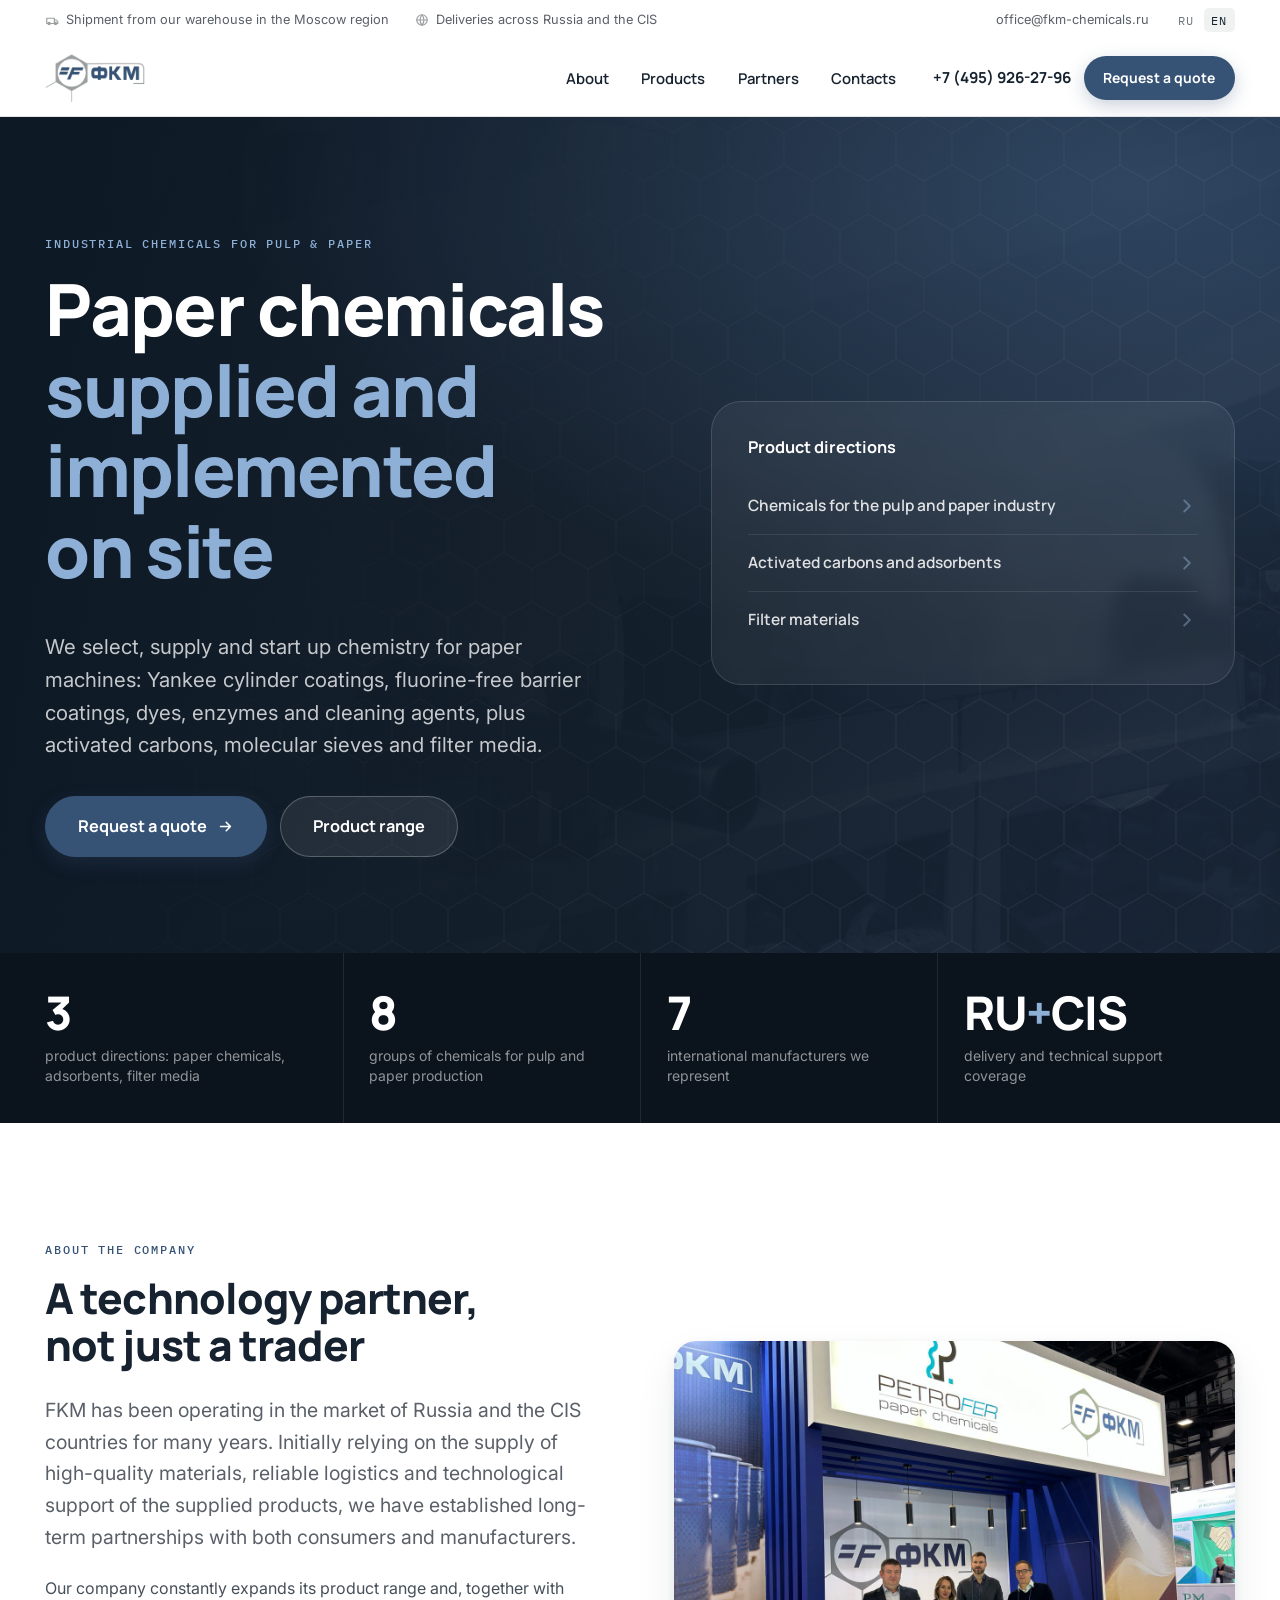
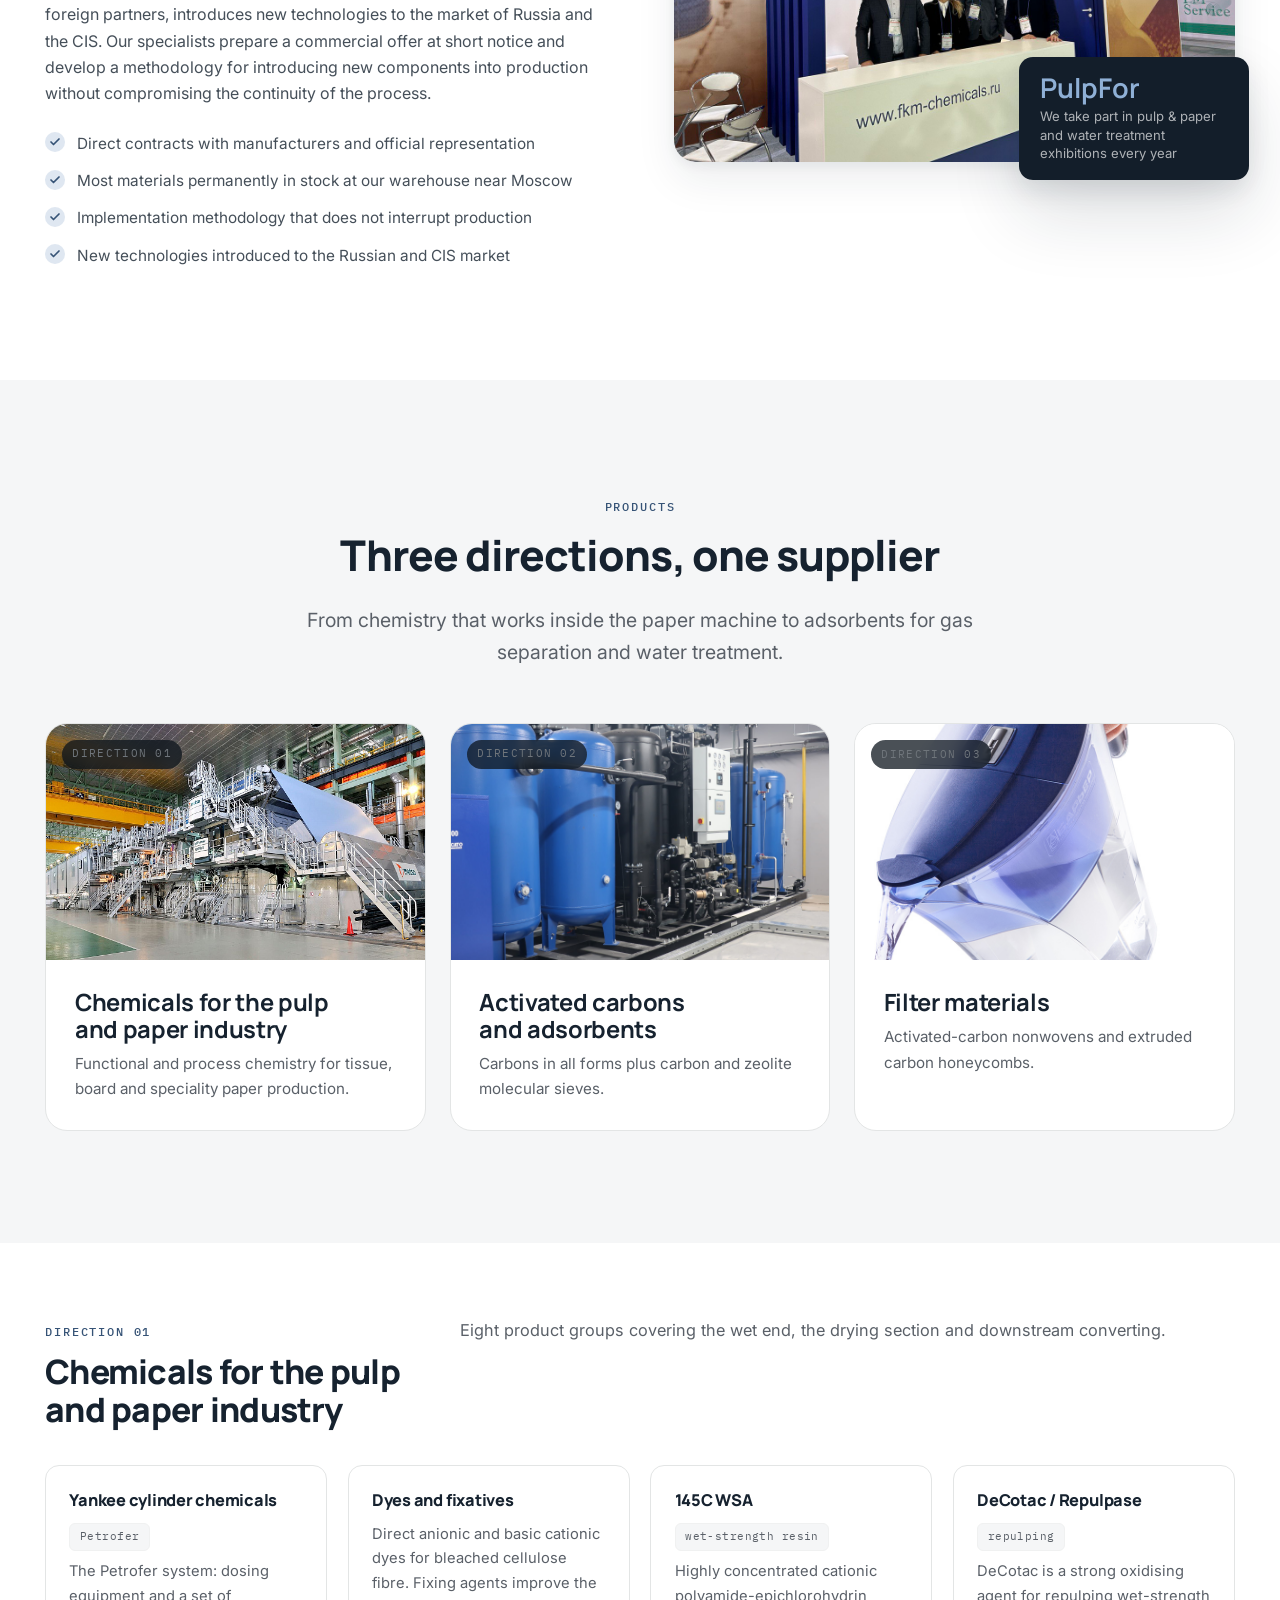
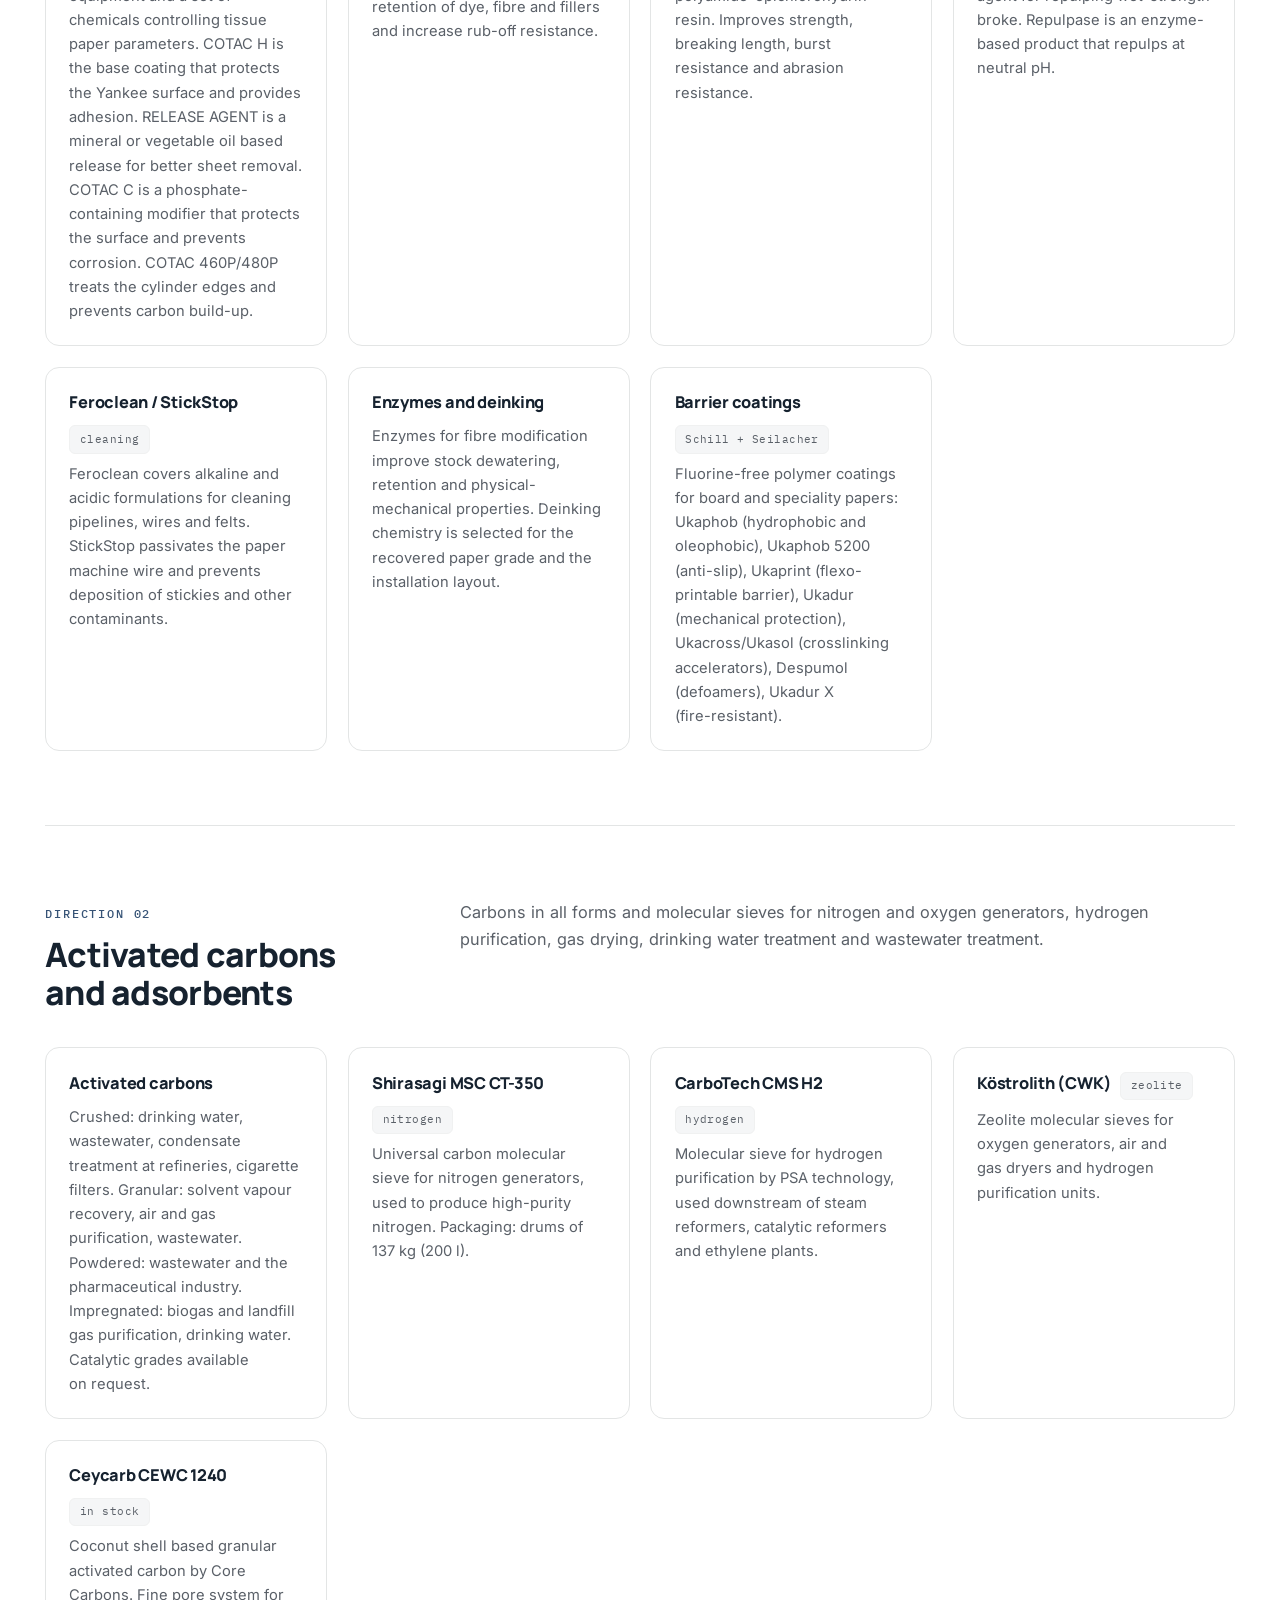
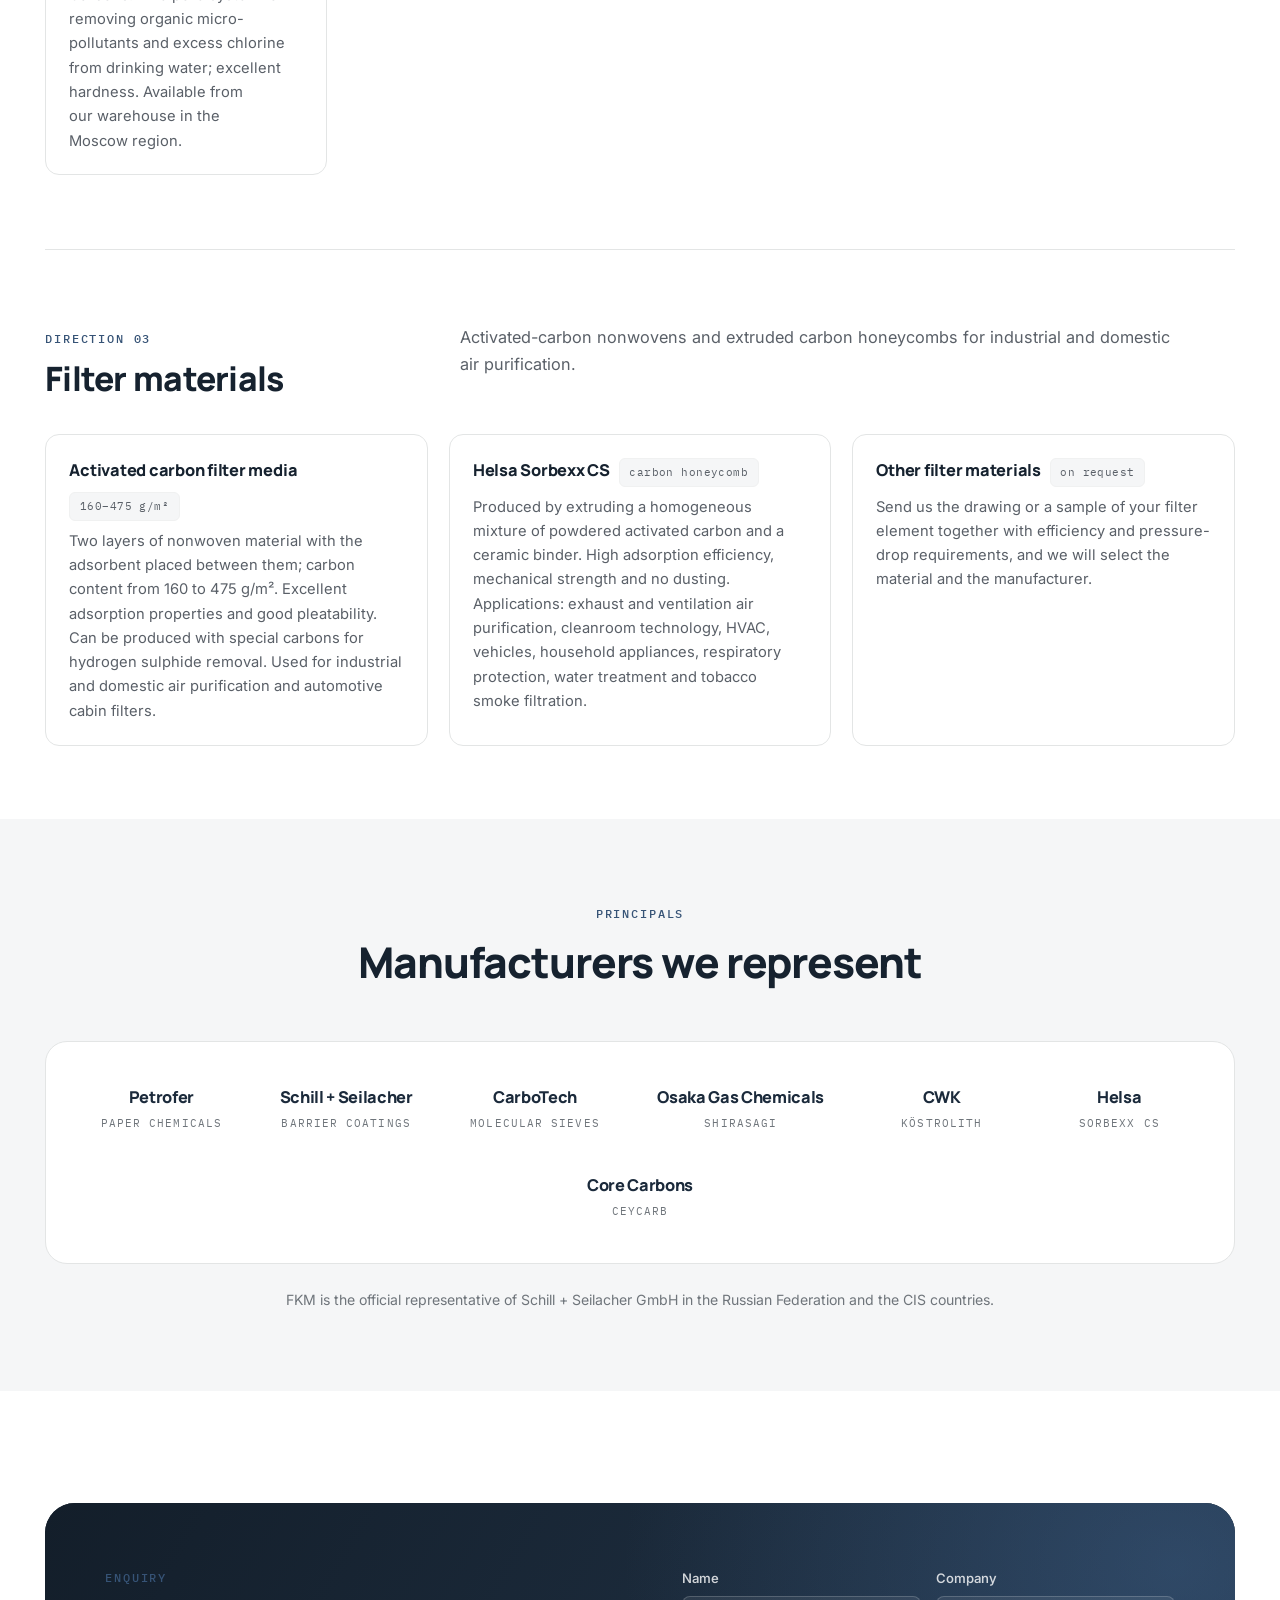
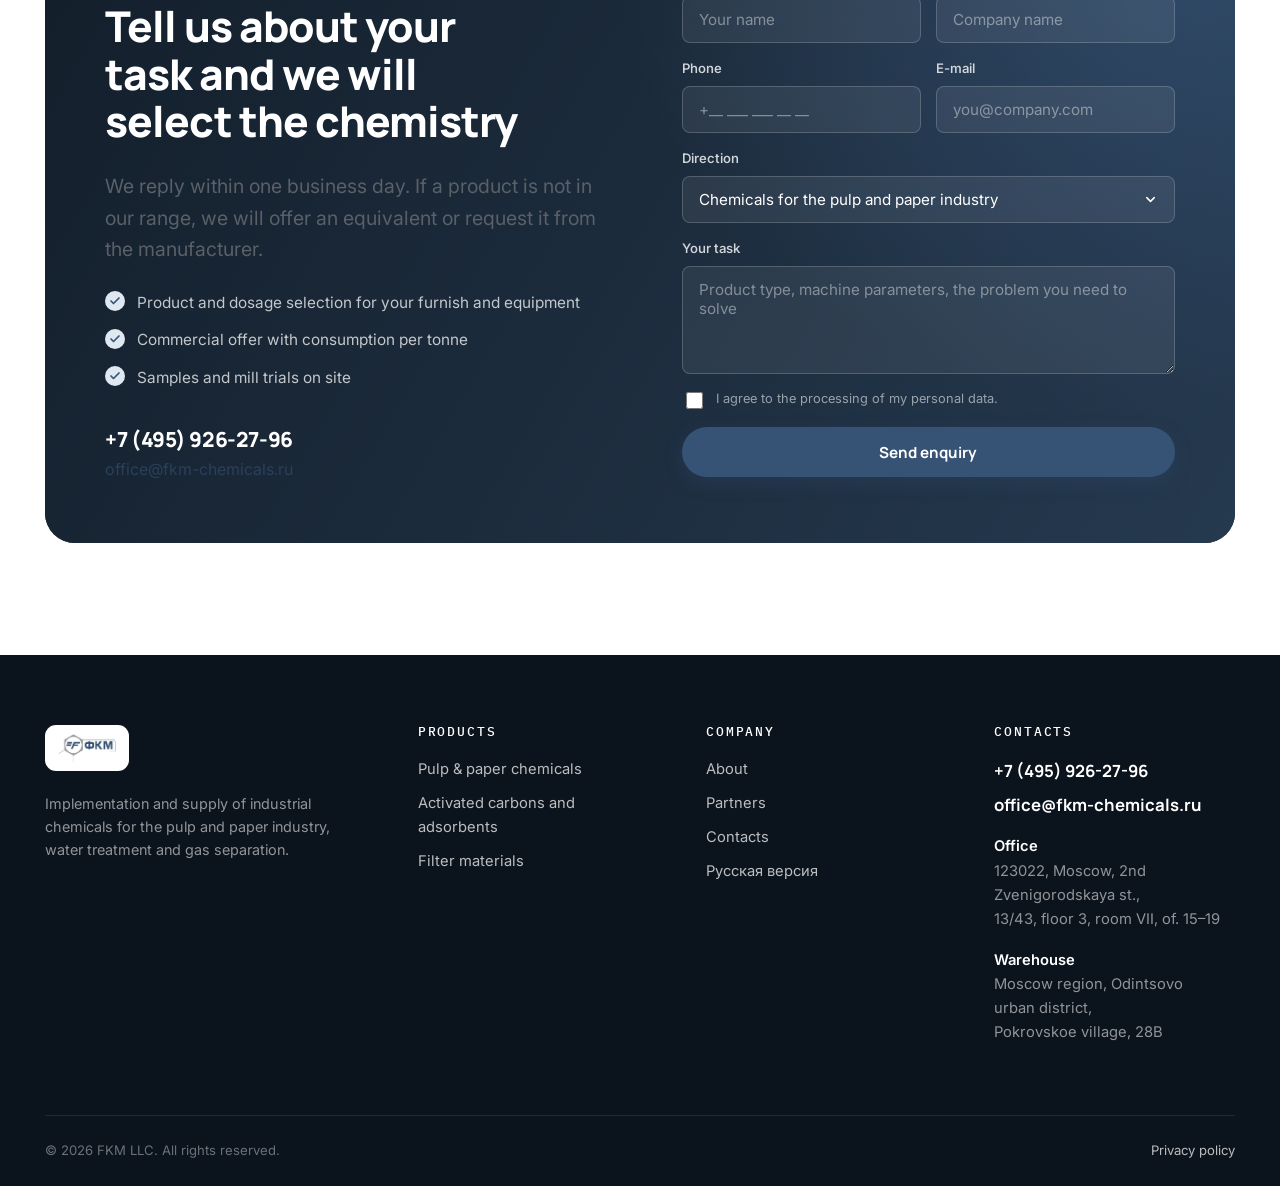
==== commit 2b8c4e69: "Палитра из цветов логотипа, белая верхняя панель, чистка тире Цвет: - вся палитра пересобрана на дву" ====
--- a/en/index.html
+++ b/en/index.html
@@ -14,7 +14,7 @@
 <meta property="og:title" content="FKM — industrial chemicals for the pulp and paper industry">
 <meta property="og:description" content="Supply and technical implementation of paper chemicals, adsorbents and filter media in Russia and the CIS.">
 <meta property="og:image" content="https://fkm-chemicals.ru/assets/img/tissue-rolls.jpg">
-<meta name="theme-color" content="#07203A">
+<meta name="theme-color" content="#FFFFFF">
 <link rel="icon" href="../assets/img/favicon.png" type="image/png">
 <link rel="preconnect" href="https://fonts.googleapis.com">
 <link rel="preconnect" href="https://fonts.gstatic.com" crossorigin>
@@ -30,7 +30,7 @@
     <div class="topbar__facts">
       <span>
         <svg viewBox="0 0 24 24" fill="none" stroke="currentColor" stroke-width="2" stroke-linecap="round" stroke-linejoin="round" aria-hidden="true"><path d="M3 9h13v9H3z"/><path d="M16 12h3.5L22 15v3h-6"/><circle cx="7" cy="18" r="2"/><circle cx="18" cy="18" r="2"/></svg>
-        Warehouse in the Moscow region — shipment from stock
+        Shipment from our warehouse in the Moscow region
       </span>
       <span>
         <svg viewBox="0 0 24 24" fill="none" stroke="currentColor" stroke-width="2" stroke-linecap="round" stroke-linejoin="round" aria-hidden="true"><circle cx="12" cy="12" r="9"/><path d="M3 12h18M12 3a15 15 0 0 1 0 18 15 15 0 0 1 0-18z"/></svg>
@@ -99,10 +99,10 @@
   <div class="container hero__inner">
     <div>
       <span class="eyebrow">Industrial chemicals for pulp &amp; paper</span>
-      <h1>Paper chemicals — <em>supplied and implemented on site</em></h1>
+      <h1>Paper chemicals <em>supplied and implemented on site</em></h1>
       <p class="hero__lead">
         We select, supply and start up chemistry for paper machines: Yankee cylinder coatings,
-        fluorine-free barrier coatings, dyes, enzymes and cleaning agents — plus activated carbons,
+        fluorine-free barrier coatings, dyes, enzymes and cleaning agents, plus activated carbons,
         molecular sieves and filter media.
       </p>
       <div class="hero__actions">
@@ -246,7 +246,7 @@
     <div class="prod-list">
       <article class="prod-item" data-reveal>
         <div class="prod-item__name"><b>Yankee cylinder chemicals</b><span class="tag">Petrofer</span></div>
-        <p>The Petrofer system: dosing equipment and a set of chemicals controlling tissue paper parameters. COTAC H — base coating that protects the Yankee surface and provides adhesion; RELEASE AGENT — mineral or vegetable oil based release for better sheet removal; COTAC C — phosphate-containing modifier protecting the surface and preventing corrosion; COTAC 460P/480P — edge treatment preventing carbon build-up.</p>
+        <p>The Petrofer system: dosing equipment and a set of chemicals controlling tissue paper parameters. COTAC H is the base coating that protects the Yankee surface and provides adhesion. RELEASE AGENT is a mineral or vegetable oil based release for better sheet removal. COTAC C is a phosphate-containing modifier that protects the surface and prevents corrosion. COTAC 460P/480P treats the cylinder edges and prevents carbon build-up.</p>
       </article>
       <article class="prod-item" data-reveal>
         <div class="prod-item__name"><b>Dyes and fixatives</b></div>
@@ -258,11 +258,11 @@
       </article>
       <article class="prod-item" data-reveal>
         <div class="prod-item__name"><b>DeCotac / Repulpase</b><span class="tag">repulping</span></div>
-        <p>DeCotac — a strong oxidising agent for repulping wet-strength broke. Repulpase — an enzyme-based product that repulps at neutral pH.</p>
+        <p>DeCotac is a strong oxidising agent for repulping wet-strength broke. Repulpase is an enzyme-based product that repulps at neutral pH.</p>
       </article>
       <article class="prod-item" data-reveal>
         <div class="prod-item__name"><b>Feroclean / StickStop</b><span class="tag">cleaning</span></div>
-        <p>Feroclean — alkaline and acidic formulations for cleaning pipelines, wires and felts. StickStop — passivation of the paper machine wire that prevents deposition of stickies and other contaminants.</p>
+        <p>Feroclean covers alkaline and acidic formulations for cleaning pipelines, wires and felts. StickStop passivates the paper machine wire and prevents deposition of stickies and other contaminants.</p>
       </article>
       <article class="prod-item" data-reveal>
         <div class="prod-item__name"><b>Enzymes and deinking</b></div>
@@ -290,7 +290,7 @@
     <div class="prod-list">
       <article class="prod-item" data-reveal>
         <div class="prod-item__name"><b>Activated carbons</b></div>
-        <p>Crushed — drinking water, wastewater, condensate treatment at refineries, cigarette filters. Granular — solvent vapour recovery, air and gas purification, wastewater. Powdered — wastewater, pharmaceutical industry. Impregnated — biogas and landfill gas purification, drinking water. Catalytic grades available on request.</p>
+        <p>Crushed: drinking water, wastewater, condensate treatment at refineries, cigarette filters. Granular: solvent vapour recovery, air and gas purification, wastewater. Powdered: wastewater and the pharmaceutical industry. Impregnated: biogas and landfill gas purification, drinking water. Catalytic grades available on request.</p>
       </article>
       <article class="prod-item" data-reveal>
         <div class="prod-item__name"><b>Shirasagi MSC CT-350</b><span class="tag">nitrogen</span></div>
@@ -298,7 +298,7 @@
       </article>
       <article class="prod-item" data-reveal>
         <div class="prod-item__name"><b>CarboTech CMS H2</b><span class="tag">hydrogen</span></div>
-        <p>Molecular sieve for hydrogen purification by PSA technology — downstream of steam reformers, catalytic reformers and ethylene plants.</p>
+        <p>Molecular sieve for hydrogen purification by PSA technology, used downstream of steam reformers, catalytic reformers and ethylene plants.</p>
       </article>
       <article class="prod-item" data-reveal>
         <div class="prod-item__name"><b>Köstrolith (CWK)</b><span class="tag">zeolite</span></div>
@@ -333,7 +333,7 @@
       </article>
       <article class="prod-item" data-reveal>
         <div class="prod-item__name"><b>Other filter materials</b><span class="tag">on request</span></div>
-        <p>Send us the drawing or a sample of your filter element together with efficiency and pressure-drop requirements — we will select the material and the manufacturer.</p>
+        <p>Send us the drawing or a sample of your filter element together with efficiency and pressure-drop requirements, and we will select the material and the manufacturer.</p>
       </article>
     </div>
   </section>
@@ -369,7 +369,7 @@
       <div class="cta__grid">
         <div>
           <span class="eyebrow">Enquiry</span>
-          <h2>Describe your task — we will select the chemistry</h2>
+          <h2>Tell us about your task and we will select the chemistry</h2>
           <p class="lead">
             We reply within one business day. If a product is not in our range, we will offer
             an equivalent or request it from the manufacturer.
--- a/assets/css/style.css
+++ b/assets/css/style.css
@@ -13,30 +13,45 @@
    1. Токены
    -------------------------------------------------------------------------- */
 :root {
-  /* Фирменная палитра: глубокий синий + циан (из выставочного брендинга ФКМ) */
-  --navy-950: #04121F;
-  --navy-900: #07203A;
-  --navy-800: #0B2C4C;
-  --navy-700: #103A61;
-  --blue-600: #1B5488;
-  --blue-500: #2A6FAC;
-  --blue-100: #E4EEF7;
-  --cyan-600: #0E90AE;
-  --cyan-500: #12A9C9;
-  --cyan-400: #3FC4DE;
-  --cyan-100: #DDF3F8;
-
-  --ink:        #0B1B27;
-  --ink-soft:   #33485A;
-  --slate:      #5B7186;
-  --slate-soft: #8496A6;
-  --line:       #E3E9EE;
-  --line-soft:  #EFF3F6;
-  --paper:      #F4F7F9;
-  --paper-warm: #F8F6F2;
+  /* --- Фирменные цвета -------------------------------------------------
+     Взяты прямо с логотипа ФКМ:
+       сталь #365376 — знак «=F» и надпись «ФКМ»
+       серый #9B9FA0 — гексагон и рамка
+     Ниже только их оттенки; других цветов в палитре нет. */
+  --steel-950: #0B131C;
+  --steel-900: #131E2A;
+  --steel-800: #1B2A3B;
+  --steel-700: #253950;
+  --steel-600: #2A405B;
+  --steel-500: #365376;   /* цвет логотипа */
+  --steel-400: #436793;
+  --steel-300: #5780B2;
+  --steel-200: #8FB0D6;
+  --steel-100: #B9CBE0;
+  --steel-50:  #DFE7F1;
+  --steel-25:  #F1F4F8;
+
+  --grey-700: #4B4F50;
+  --grey-600: #5F6364;
+  --grey-500: #7C8081;
+  --grey-400: #9B9FA0;    /* цвет логотипа */
+  --grey-300: #C7CACA;
+  --grey-200: #E3E5E5;
+  --grey-100: #F0F1F1;
+  --grey-50:  #F7F8F8;
+
+  /* --- Семантические роли ---------------------------------------------- */
+  --ink:        #16222F;
+  --ink-soft:   #454F59;
+  --slate:      #5A6068;
+  --slate-soft: #6F757B;
+  --line:       #E3E5E5;
+  --line-soft:  #F0F1F1;
+  --paper:      #F5F6F7;
+  --paper-warm: #F8F7F5;
   --white:      #FFFFFF;
 
-  --grad-deep: linear-gradient(155deg, #07203A 0%, #0B2C4C 45%, #0D3757 100%);
+  --grad-deep: linear-gradient(155deg, #131E2A 0%, #1B2A3B 45%, #253950 100%);
 
   /* Типографика */
   --font-display: "Manrope", "Segoe UI", system-ui, -apple-system, sans-serif;
@@ -61,9 +76,9 @@
   --r-md: 14px;
   --r-lg: 22px;
   --r-xl: 30px;
-  --shadow-sm: 0 1px 2px rgba(11,27,39,.05), 0 4px 14px rgba(11,27,39,.05);
-  --shadow-md: 0 4px 12px rgba(11,27,39,.06), 0 18px 40px rgba(11,27,39,.08);
-  --shadow-lg: 0 10px 24px rgba(11,27,39,.08), 0 34px 70px rgba(11,27,39,.14);
+  --shadow-sm: 0 1px 2px rgba(22,34,47,.05), 0 4px 14px rgba(22,34,47,.05);
+  --shadow-md: 0 4px 12px rgba(22,34,47,.06), 0 18px 40px rgba(22,34,47,.08);
+  --shadow-lg: 0 10px 24px rgba(22,34,47,.08), 0 34px 70px rgba(22,34,47,.14);
   --ease: cubic-bezier(.22,.61,.36,1);
   --header-h: 76px;
 }
@@ -112,8 +127,8 @@
 p { margin: 0 0 1.1em; text-wrap: pretty; }
 p:last-child { margin-bottom: 0; }
 
-a { color: var(--blue-600); text-decoration: none; transition: color .2s var(--ease); }
-a:hover { color: var(--cyan-600); }
+a { color: var(--steel-600); text-decoration: none; transition: color .2s var(--ease); }
+a:hover { color: var(--steel-500); }
 
 ul, ol { margin: 0 0 1.1em; padding-left: 1.25em; }
 li { margin-bottom: .35em; }
@@ -122,12 +137,12 @@
 strong, b { font-weight: 650; color: var(--ink); }
 hr { border: 0; border-top: 1px solid var(--line); margin: 2.5rem 0; }
 
-:focus-visible { outline: 2px solid var(--cyan-500); outline-offset: 3px; border-radius: 3px; }
-::selection { background: var(--cyan-500); color: #fff; }
+:focus-visible { outline: 2px solid var(--steel-500); outline-offset: 3px; border-radius: 3px; }
+::selection { background: var(--steel-500); color: #fff; }
 
 .skip-link {
   position: absolute; left: 12px; top: -60px; z-index: 200;
-  background: var(--navy-900); color: #fff;
+  background: var(--steel-900); color: #fff;
   padding: .7rem 1.1rem; border-radius: var(--r-sm);
   transition: top .2s var(--ease);
 }
@@ -146,11 +161,11 @@
 .section--tight { padding-block: clamp(3rem, 1.8rem + 4vw, 5rem); }
 .section--paper { background: var(--paper); }
 .section--warm  { background: var(--paper-warm); }
-.section--dark  { background: var(--navy-900); color: rgba(255,255,255,.74); }
+.section--dark  { background: var(--steel-900); color: rgba(255,255,255,.74); }
 .section--dark h1, .section--dark h2,
 .section--dark h3, .section--dark h4 { color: #fff; }
 .section--dark strong { color: #fff; }
-.section--dark a { color: var(--cyan-400); }
+.section--dark a { color: var(--steel-200); }
 
 .grid { display: grid; gap: clamp(1rem, .5rem + 1.4vw, 1.75rem); }
 .grid--2 { grid-template-columns: repeat(auto-fit, minmax(320px, 1fr)); }
@@ -161,13 +176,12 @@
    4. Типографические утилиты
    -------------------------------------------------------------------------- */
 .eyebrow {
-  display: inline-flex; align-items: center; gap: .6rem;
+  display: inline-block;
   font-family: var(--font-mono); font-size: var(--fs-label); font-weight: 500;
   letter-spacing: .16em; text-transform: uppercase;
-  color: var(--cyan-600); margin-bottom: 1.1rem;
-}
-.eyebrow::before { content: ""; width: 26px; height: 2px; flex: none; background: currentColor; opacity: .55; }
-.section--dark .eyebrow, .hero .eyebrow { color: var(--cyan-400); }
+  color: var(--steel-500); margin-bottom: 1rem;
+}
+.section--dark .eyebrow, .hero .eyebrow { color: var(--steel-200); }
 
 .lead { font-size: var(--fs-lead); line-height: 1.62; color: var(--slate); }
 .section--dark .lead { color: rgba(255,255,255,.72); }
@@ -175,7 +189,6 @@
 .section-head { max-width: 730px; margin-bottom: clamp(2rem, 1rem + 3vw, 3.5rem); }
 .section-head--wide { max-width: 920px; }
 .section-head--center { margin-inline: auto; text-align: center; }
-.section-head--center .eyebrow { justify-content: center; }
 .section-head > p:last-child { margin-bottom: 0; }
 
 .head-row {
@@ -203,14 +216,14 @@
 .btn:active { transform: translateY(1px); }
 .btn svg { width: 17px; height: 17px; flex: none; }
 
-.btn--primary { background: var(--cyan-500); color: #fff; box-shadow: 0 6px 18px rgba(18,169,201,.28); }
-.btn--primary:hover { background: var(--cyan-600); color: #fff; box-shadow: 0 10px 26px rgba(18,169,201,.34); transform: translateY(-1px); }
-
-.btn--dark { background: var(--navy-800); color: #fff; }
-.btn--dark:hover { background: var(--navy-700); color: #fff; transform: translateY(-1px); }
+.btn--primary { background: var(--steel-500); color: #fff; box-shadow: 0 6px 18px rgba(54,83,118,.26); }
+.btn--primary:hover { background: var(--steel-600); color: #fff; box-shadow: 0 10px 26px rgba(54,83,118,.34); transform: translateY(-1px); }
+
+.btn--dark { background: var(--steel-800); color: #fff; }
+.btn--dark:hover { background: var(--steel-700); color: #fff; transform: translateY(-1px); }
 
 .btn--ghost { background: transparent; color: var(--ink); border-color: var(--line); }
-.btn--ghost:hover { border-color: var(--navy-800); color: var(--navy-800); background: var(--paper); }
+.btn--ghost:hover { border-color: var(--steel-800); color: var(--steel-800); background: var(--paper); }
 
 .btn--onDark { background: rgba(255,255,255,.08); color: #fff; border-color: rgba(255,255,255,.24); }
 .btn--onDark:hover { background: rgba(255,255,255,.16); color: #fff; border-color: rgba(255,255,255,.42); }
@@ -224,27 +237,27 @@
 .link-arrow {
   display: inline-flex; align-items: center; gap: .5rem;
   font-family: var(--font-display); font-weight: 700; font-size: .95rem;
-  color: var(--blue-600);
+  color: var(--steel-600);
 }
 .link-arrow svg { width: 16px; height: 16px; transition: transform .25s var(--ease); }
 .link-arrow:hover svg { transform: translateX(4px); }
-.section--dark .link-arrow { color: var(--cyan-400); }
+.section--dark .link-arrow { color: var(--steel-200); }
 
 /* --------------------------------------------------------------------------
    6. Шапка и навигация
    -------------------------------------------------------------------------- */
-.topbar { background: var(--navy-950); color: rgba(255,255,255,.6); font-size: .8rem; }
+.topbar { background: #fff; color: var(--slate); font-size: .8rem; }
 .topbar__inner { display: flex; align-items: center; justify-content: space-between; gap: 1.5rem; min-height: 40px; }
 .topbar__facts { display: flex; align-items: center; gap: 1.6rem; }
 .topbar__facts span { display: inline-flex; align-items: center; gap: .45rem; white-space: nowrap; }
-.topbar__facts svg { width: 14px; height: 14px; color: var(--cyan-500); flex: none; }
-.topbar a { color: rgba(255,255,255,.82); }
-.topbar a:hover { color: var(--cyan-400); }
+.topbar__facts svg { width: 14px; height: 14px; color: var(--grey-400); flex: none; }
+.topbar a { color: var(--slate); }
+.topbar a:hover { color: var(--steel-500); }
 .topbar__side { display: flex; align-items: center; gap: 1.3rem; }
 
 .lang { display: inline-flex; gap: .15rem; font-family: var(--font-mono); font-size: .72rem; letter-spacing: .08em; }
-.lang a { padding: .18rem .48rem; border-radius: 5px; color: rgba(255,255,255,.5); }
-.lang a.is-active { background: rgba(255,255,255,.12); color: #fff; }
+.lang a { padding: .18rem .48rem; border-radius: 5px; color: var(--slate-soft); }
+.lang a.is-active { background: var(--grey-100); color: var(--ink); }
 
 .header {
   position: sticky; top: 0; z-index: 100;
@@ -254,7 +267,7 @@
   border-bottom: 1px solid var(--line);
   transition: box-shadow .25s var(--ease);
 }
-.header.is-stuck { box-shadow: 0 6px 26px rgba(11,27,39,.09); }
+.header.is-stuck { box-shadow: 0 6px 26px rgba(22,34,47,.09); }
 .header__inner { display: flex; align-items: center; gap: clamp(1rem, 2vw, 2.25rem); min-height: var(--header-h); }
 
 .logo { flex: none; display: block; }
@@ -269,17 +282,17 @@
   color: var(--ink); padding: .6rem .7rem; border-radius: var(--r-sm);
   background: none; border: 0; cursor: pointer; position: relative;
 }
-.nav__link:hover, .nav__link.is-current { color: var(--cyan-600); }
+.nav__link:hover, .nav__link.is-current { color: var(--steel-500); }
 .nav__link.is-current::after {
   content: ""; position: absolute; left: .7rem; right: .7rem; bottom: .1rem;
-  height: 2px; background: var(--cyan-500); border-radius: 2px;
+  height: 2px; background: var(--steel-500); border-radius: 2px;
 }
 .nav__caret { width: 11px; height: 11px; opacity: .55; transition: transform .22s var(--ease); }
 .nav__item.is-open .nav__caret { transform: rotate(180deg); }
 
 .header__actions { display: flex; align-items: center; gap: .8rem; flex: none; }
 .header__phone { font-family: var(--font-display); font-weight: 700; font-size: .95rem; color: var(--ink); white-space: nowrap; }
-.header__phone:hover { color: var(--cyan-600); }
+.header__phone:hover { color: var(--steel-500); }
 
 /* Мега-меню */
 .megamenu {
@@ -295,7 +308,7 @@
 .megamenu__grid { display: grid; grid-template-columns: 1fr 1fr; gap: .2rem; }
 .megamenu__item { display: flex; gap: .85rem; align-items: flex-start; padding: .8rem .85rem; border-radius: var(--r-md); transition: background .18s var(--ease); }
 .megamenu__item:hover { background: var(--paper); }
-.megamenu__icon { flex: none; width: 40px; height: 40px; border-radius: 11px; display: grid; place-items: center; background: var(--cyan-100); color: var(--cyan-600); }
+.megamenu__icon { flex: none; width: 40px; height: 40px; border-radius: 11px; display: grid; place-items: center; background: var(--steel-50); color: var(--steel-500); }
 .megamenu__icon svg { width: 20px; height: 20px; }
 .megamenu__title { display: block; font-family: var(--font-display); font-weight: 700; font-size: .95rem; color: var(--ink); margin-bottom: .12rem; }
 .megamenu__desc { display: block; font-size: .82rem; line-height: 1.45; color: var(--slate-soft); }
@@ -334,7 +347,7 @@
 .mobile-nav__sub.is-open { display: block; }
 .mobile-nav__sub li { margin: 0; }
 .mobile-nav__sub a { display: block; padding: .55rem 0; font-size: 1rem; color: var(--slate); }
-.mobile-nav__sub a:hover { color: var(--cyan-600); }
+.mobile-nav__sub a:hover { color: var(--steel-500); }
 .mobile-nav__cta { margin-top: 2rem; display: grid; gap: .75rem; }
 .mobile-nav__meta { margin-top: 2rem; font-size: .9rem; color: var(--slate); }
 .mobile-nav__meta a { display: block; font-family: var(--font-display); font-weight: 700; font-size: 1.15rem; color: var(--ink); margin-bottom: .3rem; }
@@ -352,7 +365,7 @@
    -------------------------------------------------------------------------- */
 .hero {
   position: relative; isolation: isolate; overflow: hidden;
-  background: var(--navy-900); color: rgba(255,255,255,.78);
+  background: var(--steel-900); color: rgba(255,255,255,.78);
   padding-block: clamp(3.5rem, 2rem + 7vw, 7rem) clamp(3rem, 1.5rem + 6vw, 6rem);
 }
 .hero__bg { position: absolute; inset: 0; z-index: -3; }
@@ -360,8 +373,8 @@
 .hero__scrim {
   position: absolute; inset: 0; z-index: -2;
   background:
-    radial-gradient(120% 90% at 88% 8%, rgba(18,169,201,.30) 0%, transparent 58%),
-    linear-gradient(100deg, #06192C 6%, rgba(7,32,58,.94) 46%, rgba(9,44,74,.72) 100%);
+    radial-gradient(120% 90% at 88% 8%, rgba(67,103,147,.42) 0%, transparent 58%),
+    linear-gradient(100deg, #0E1926 6%, rgba(19,30,42,.94) 46%, rgba(27,42,59,.72) 100%);
 }
 .hero__mesh {
   position: absolute; inset: 0; z-index: -1; opacity: .5;
@@ -372,7 +385,7 @@
 }
 .hero__inner { display: grid; grid-template-columns: minmax(0, 1.08fr) minmax(0, .92fr); gap: clamp(2rem, 4vw, 4.5rem); align-items: center; }
 .hero h1 { font-size: var(--fs-display); color: #fff; margin-bottom: .55em; }
-.hero h1 em { font-style: normal; color: var(--cyan-400); }
+.hero h1 em { font-style: normal; color: var(--steel-200); }
 .hero__lead { font-size: clamp(1.05rem, .98rem + .45vw, 1.28rem); line-height: 1.6; color: rgba(255,255,255,.76); max-width: 44ch; margin-bottom: 2.1rem; }
 .hero__actions { display: flex; flex-wrap: wrap; gap: .85rem; }
 
@@ -388,8 +401,8 @@
 .hero__panel li { margin: 0; }
 .hero__panel li + li { border-top: 1px solid rgba(255,255,255,.09); }
 .hero__panel a { display: flex; align-items: center; gap: .9rem; padding: .95rem 0; color: rgba(255,255,255,.85); font-family: var(--font-display); font-weight: 600; font-size: .97rem; }
-.hero__panel a:hover { color: var(--cyan-400); }
-.hero__panel a svg:first-child { width: 22px; height: 22px; flex: none; color: var(--cyan-400); }
+.hero__panel a:hover { color: var(--steel-200); }
+.hero__panel a svg:first-child { width: 22px; height: 22px; flex: none; color: var(--steel-200); }
 .hero__panel a .chev { width: 15px; height: 15px; margin-left: auto; opacity: .45; transition: transform .22s var(--ease); }
 .hero__panel a:hover .chev { transform: translateX(4px); opacity: 1; }
 
@@ -399,12 +412,12 @@
 }
 
 /* Полоса фактов */
-.stats { background: var(--navy-950); color: #fff; }
+.stats { background: var(--steel-950); color: #fff; }
 .stats__grid { display: grid; grid-template-columns: repeat(4, 1fr); }
 .stats__item { padding: clamp(1.5rem, 1rem + 1.6vw, 2.4rem) clamp(1rem, 2vw, 2rem); border-left: 1px solid rgba(255,255,255,.09); }
 .stats__item:first-child { border-left: 0; padding-left: 0; }
 .stats__num { font-family: var(--font-display); font-size: clamp(1.9rem, 1.3rem + 2vw, 2.9rem); font-weight: 800; line-height: 1; color: #fff; letter-spacing: -.03em; }
-.stats__num span { color: var(--cyan-400); }
+.stats__num span { color: var(--steel-200); }
 .stats__label { margin-top: .6rem; font-size: .875rem; line-height: 1.45; color: rgba(255,255,255,.55); }
 @media (max-width: 860px) {
   .stats__grid { grid-template-columns: repeat(2, 1fr); }
@@ -424,13 +437,13 @@
   overflow: hidden; transition: transform .3s var(--ease), box-shadow .3s var(--ease), border-color .3s var(--ease);
 }
 .dir-card:hover { transform: translateY(-4px); box-shadow: var(--shadow-md); border-color: transparent; }
-.dir-card__media { position: relative; aspect-ratio: 16 / 10; overflow: hidden; background: var(--navy-800); }
+.dir-card__media { position: relative; aspect-ratio: 16 / 10; overflow: hidden; background: var(--steel-800); }
 .dir-card__media img { width: 100%; height: 100%; object-fit: cover; transition: transform .6s var(--ease); }
 .dir-card:hover .dir-card__media img { transform: scale(1.05); }
 .dir-card__badge {
   position: absolute; left: 1rem; top: 1rem; z-index: 2;
   font-family: var(--font-mono); font-size: .68rem; letter-spacing: .12em; text-transform: uppercase;
-  background: rgba(4,18,31,.72); color: #fff; padding: .35rem .65rem; border-radius: 999px;
+  background: rgba(11,19,28,.74); color: #fff; padding: .35rem .65rem; border-radius: 999px;
   backdrop-filter: blur(6px); -webkit-backdrop-filter: blur(6px);
 }
 .dir-card__body { padding: clamp(1.35rem, 1rem + 1vw, 1.85rem); display: flex; flex-direction: column; flex: 1; }
@@ -440,7 +453,7 @@
 .dir-card__body > p { color: var(--slate); font-size: .95rem; }
 .dir-card__list { list-style: none; margin: 1.1rem 0 1.4rem; padding: 0; font-size: .9rem; }
 .dir-card__list li { position: relative; padding-left: 1.15rem; margin-bottom: .4rem; color: var(--ink-soft); }
-.dir-card__list li::before { content: ""; position: absolute; left: 0; top: .58em; width: 5px; height: 5px; border-radius: 50%; background: var(--cyan-500); }
+.dir-card__list li::before { content: ""; position: absolute; left: 0; top: .58em; width: 5px; height: 5px; border-radius: 50%; background: var(--steel-500); }
 .dir-card__foot { margin-top: auto; padding-top: .2rem; }
 
 /* Задачи / применения */
@@ -450,7 +463,7 @@
   transition: transform .28s var(--ease), box-shadow .28s var(--ease), border-color .28s var(--ease);
 }
 .app-card:hover { transform: translateY(-3px); box-shadow: var(--shadow-md); border-color: transparent; }
-.app-card__icon { width: 48px; height: 48px; border-radius: 13px; display: grid; place-items: center; background: var(--cyan-100); color: var(--cyan-600); margin-bottom: 1.15rem; }
+.app-card__icon { width: 48px; height: 48px; border-radius: 13px; display: grid; place-items: center; background: var(--steel-50); color: var(--steel-500); margin-bottom: 1.15rem; }
 .app-card__icon svg { width: 24px; height: 24px; }
 .app-card h3 { font-size: 1.14rem; margin-bottom: .5rem; }
 .app-card p { font-size: .93rem; color: var(--slate); margin-bottom: 1rem; }
@@ -470,7 +483,7 @@
   counter-increment: step; content: counter(step, decimal-leading-zero);
   position: absolute; top: 0; left: 0;
   font-family: var(--font-mono); font-size: .85rem; font-weight: 500;
-  color: var(--cyan-500); letter-spacing: .08em;
+  color: var(--steel-500); letter-spacing: .08em;
 }
 .process__item::after {
   content: ""; position: absolute; top: .62rem; left: 2.4rem; right: -1rem; height: 1px;
@@ -485,7 +498,7 @@
 
 /* Преимущества */
 .feature { display: flex; gap: 1.1rem; align-items: flex-start; }
-.feature__icon { flex: none; width: 44px; height: 44px; border-radius: 12px; display: grid; place-items: center; background: rgba(18,169,201,.13); color: var(--cyan-400); border: 1px solid rgba(18,169,201,.22); }
+.feature__icon { flex: none; width: 44px; height: 44px; border-radius: 12px; display: grid; place-items: center; background: rgba(143,176,214,.14); color: var(--steel-200); border: 1px solid rgba(143,176,214,.26); }
 .feature__icon svg { width: 21px; height: 21px; }
 .feature h3 { font-size: 1.05rem; margin-bottom: .4rem; }
 .feature p { font-size: .92rem; margin: 0; }
@@ -498,7 +511,7 @@
   background: #fff; border: 1px solid var(--line); border-radius: var(--r-lg);
 }
 .partner { text-align: center; min-width: 120px; }
-.partner__name { font-family: var(--font-display); font-weight: 800; font-size: 1.02rem; color: var(--navy-800); letter-spacing: -.02em; }
+.partner__name { font-family: var(--font-display); font-weight: 800; font-size: 1.02rem; color: var(--steel-800); letter-spacing: -.02em; }
 .partner__meta { display: block; margin-top: .3rem; font-family: var(--font-mono); font-size: .68rem; letter-spacing: .1em; text-transform: uppercase; color: var(--slate-soft); }
 
 /* Сплит: текст + фото */
@@ -509,10 +522,10 @@
 .split__media--tall img { aspect-ratio: 4 / 5; object-fit: cover; }
 .split__badge {
   position: absolute; right: -14px; bottom: -18px;
-  background: var(--navy-900); color: #fff; border-radius: var(--r-md);
+  background: var(--steel-900); color: #fff; border-radius: var(--r-md);
   padding: 1.1rem 1.35rem; box-shadow: var(--shadow-lg); max-width: 230px;
 }
-.split__badge strong { display: block; font-family: var(--font-display); font-size: 1.7rem; color: var(--cyan-400); line-height: 1; margin-bottom: .35rem; }
+.split__badge strong { display: block; font-family: var(--font-display); font-size: 1.7rem; color: var(--steel-200); line-height: 1; margin-bottom: .35rem; }
 .split__badge span { font-size: .82rem; color: rgba(255,255,255,.66); line-height: 1.4; display: block; }
 @media (max-width: 560px) { .split__badge { position: static; margin-top: 1rem; max-width: none; } }
 
@@ -521,16 +534,16 @@
 .checks li { position: relative; padding-left: 2rem; margin: 0; font-size: .96rem; }
 .checks li::before {
   content: ""; position: absolute; left: 0; top: .1em; width: 20px; height: 20px; border-radius: 50%;
-  background: var(--cyan-100) url("data:image/svg+xml,%3Csvg xmlns='http://www.w3.org/2000/svg' viewBox='0 0 24 24' fill='none' stroke='%230E90AE' stroke-width='3.4' stroke-linecap='round' stroke-linejoin='round'%3E%3Cpolyline points='20 6 9 17 4 12'/%3E%3C/svg%3E") center / 12px no-repeat;
-}
-.section--dark .checks li::before { background-color: rgba(18,169,201,.2); }
+  background: var(--steel-50) url("data:image/svg+xml,%3Csvg xmlns='http://www.w3.org/2000/svg' viewBox='0 0 24 24' fill='none' stroke='%23365376' stroke-width='3.4' stroke-linecap='round' stroke-linejoin='round'%3E%3Cpolyline points='20 6 9 17 4 12'/%3E%3C/svg%3E") center / 12px no-repeat;
+}
+.section--dark .checks li::before { background-color: rgba(143,176,214,.22); }
 
 /* --------------------------------------------------------------------------
    9. Внутренние страницы
    -------------------------------------------------------------------------- */
 .page-hero {
   position: relative; isolation: isolate; overflow: hidden;
-  background: var(--navy-900); color: rgba(255,255,255,.74);
+  background: var(--steel-900); color: rgba(255,255,255,.74);
   padding-block: clamp(2.5rem, 1.5rem + 4vw, 4.5rem) clamp(3rem, 2rem + 4vw, 5rem);
 }
 .page-hero__bg { position: absolute; inset: 0; z-index: -3; }
@@ -538,18 +551,18 @@
 .page-hero::before {
   content: ""; position: absolute; inset: 0; z-index: -2;
   background:
-    radial-gradient(100% 100% at 92% 0%, rgba(18,169,201,.26) 0%, transparent 60%),
-    linear-gradient(100deg, #06192C 10%, rgba(9,44,74,.9) 100%);
+    radial-gradient(100% 100% at 92% 0%, rgba(67,103,147,.36) 0%, transparent 60%),
+    linear-gradient(100deg, #0E1926 10%, rgba(27,42,59,.9) 100%);
 }
 .page-hero h1 { color: #fff; max-width: 20ch; }
 .page-hero__lead { font-size: var(--fs-lead); color: rgba(255,255,255,.72); max-width: 62ch; margin-top: 1.2rem; }
-.page-hero--plain { background: var(--navy-900); }
+.page-hero--plain { background: var(--steel-900); }
 
 .crumbs { display: flex; flex-wrap: wrap; align-items: center; gap: .5rem; list-style: none; margin: 0 0 1.6rem; padding: 0; font-size: .82rem; color: rgba(255,255,255,.5); }
 .crumbs li { margin: 0; display: inline-flex; align-items: center; gap: .5rem; }
 .crumbs li + li::before { content: "/"; opacity: .4; }
 .crumbs a { color: rgba(255,255,255,.72); }
-.crumbs a:hover { color: var(--cyan-400); }
+.crumbs a:hover { color: var(--steel-200); }
 .crumbs [aria-current] { color: rgba(255,255,255,.5); }
 
 /* Якорная подшапка */
@@ -567,7 +580,7 @@
   color: var(--slate); white-space: nowrap; transition: background .2s var(--ease), color .2s var(--ease);
 }
 .subnav a:hover { background: var(--paper); color: var(--ink); }
-.subnav a.is-active { background: var(--navy-800); color: #fff; }
+.subnav a.is-active { background: var(--steel-800); color: #fff; }
 
 /* Контентные блоки */
 .prose { max-width: 74ch; }
@@ -576,19 +589,19 @@
 .prose h2:first-child, .prose h3:first-child { margin-top: 0; }
 
 .note {
-  border-left: 3px solid var(--cyan-500);
+  border-left: 3px solid var(--steel-500);
   background: var(--paper); border-radius: 0 var(--r-md) var(--r-md) 0;
   padding: 1.2rem 1.4rem; font-size: .95rem;
 }
 
 /* Карточки контактов */
 .contact-card { background: #fff; border: 1px solid var(--line); border-radius: var(--r-lg); padding: clamp(1.4rem, 1rem + 1vw, 2rem); }
-.contact-card__icon { width: 44px; height: 44px; border-radius: 12px; display: grid; place-items: center; background: var(--cyan-100); color: var(--cyan-600); margin-bottom: 1.1rem; }
+.contact-card__icon { width: 44px; height: 44px; border-radius: 12px; display: grid; place-items: center; background: var(--steel-50); color: var(--steel-500); margin-bottom: 1.1rem; }
 .contact-card__icon svg { width: 22px; height: 22px; }
 .contact-card h3 { font-size: 1.05rem; margin-bottom: .6rem; }
 .contact-card p { font-size: .95rem; margin-bottom: .4rem; }
 .contact-card__big { font-family: var(--font-display); font-weight: 800; font-size: 1.3rem; color: var(--ink); letter-spacing: -.02em; }
-.contact-card__big:hover { color: var(--cyan-600); }
+.contact-card__big:hover { color: var(--steel-500); }
 
 .map-frame { border: 1px solid var(--line); border-radius: var(--r-lg); overflow: hidden; background: var(--paper); }
 .map-frame iframe { display: block; width: 100%; height: clamp(300px, 42vw, 460px); border: 0; }
@@ -609,7 +622,7 @@
   background: #fff; border: 1px solid var(--line); border-radius: var(--r-md);
   padding: 1.35rem 1.45rem; transition: border-color .22s var(--ease), box-shadow .22s var(--ease), transform .22s var(--ease);
 }
-.prod-item:hover { border-color: rgba(18,169,201,.45); box-shadow: var(--shadow-sm); transform: translateY(-2px); }
+.prod-item:hover { border-color: rgba(54,83,118,.42); box-shadow: var(--shadow-sm); transform: translateY(-2px); }
 .prod-item__name { display: flex; align-items: baseline; gap: .55rem; flex-wrap: wrap; margin-bottom: .5rem; }
 .prod-item__name b { font-family: var(--font-display); font-weight: 800; font-size: 1.02rem; color: var(--ink); letter-spacing: -.015em; }
 .prod-item__name .tag { font-size: .66rem; }
@@ -628,7 +641,7 @@
   width: 100%; padding: 1.3rem 0; background: none; border: 0; cursor: pointer; text-align: left;
   font-family: var(--font-display); font-weight: 700; font-size: 1.06rem; color: var(--ink);
 }
-.acc__btn:hover { color: var(--cyan-600); }
+.acc__btn:hover { color: var(--steel-500); }
 .acc__icon { flex: none; width: 22px; height: 22px; position: relative; }
 .acc__icon::before, .acc__icon::after { content: ""; position: absolute; background: currentColor; border-radius: 2px; transition: transform .25s var(--ease), opacity .25s var(--ease); }
 .acc__icon::before { left: 0; right: 0; top: 10px; height: 2px; }
@@ -651,17 +664,17 @@
 .offer {
   display: grid; grid-template-columns: minmax(0, 1fr) minmax(0, .85fr);
   gap: clamp(1.5rem, 1rem + 3vw, 3.5rem); align-items: center;
-  background: var(--navy-900); border-radius: var(--r-xl); overflow: hidden;
+  background: var(--steel-900); border-radius: var(--r-xl); overflow: hidden;
   padding: clamp(1.75rem, 1.2rem + 2.5vw, 3.25rem);
   position: relative; isolation: isolate;
 }
 .offer::before {
   content: ""; position: absolute; inset: 0; z-index: -1;
-  background: radial-gradient(90% 110% at 100% 0%, rgba(18,169,201,.3) 0%, transparent 60%);
+  background: radial-gradient(90% 110% at 100% 0%, rgba(67,103,147,.40) 0%, transparent 60%);
 }
 .offer h2, .offer h3 { color: #fff; }
 .offer p { color: rgba(255,255,255,.72); }
-.offer__price { font-family: var(--font-display); font-weight: 800; color: var(--cyan-400); font-size: 1.1rem; }
+.offer__price { font-family: var(--font-display); font-weight: 800; color: var(--steel-200); font-size: 1.1rem; }
 @media (max-width: 860px) { .offer { grid-template-columns: 1fr; } }
 
 /* --------------------------------------------------------------------------
@@ -679,7 +692,7 @@
 .news-card:hover .news-card__media img { transform: scale(1.05); }
 .news-card__body { padding: 1.4rem 1.5rem 1.6rem; display: flex; flex-direction: column; flex: 1; }
 .news-card__meta { display: flex; align-items: center; gap: .7rem; font-family: var(--font-mono); font-size: .7rem; letter-spacing: .1em; text-transform: uppercase; color: var(--slate-soft); margin-bottom: .8rem; }
-.news-card__meta .dot { width: 4px; height: 4px; border-radius: 50%; background: var(--cyan-500); flex: none; }
+.news-card__meta .dot { width: 4px; height: 4px; border-radius: 50%; background: var(--steel-500); flex: none; }
 .news-card h3 { font-size: 1.12rem; margin-bottom: .55rem; }
 .news-card h3 a { color: inherit; }
 .news-card h3 a::after { content: ""; position: absolute; inset: 0; }
@@ -693,9 +706,9 @@
 .timeline__item::before {
   content: ""; position: absolute; left: calc(-1 * clamp(1.25rem, 1rem + 1vw, 2rem) - 7px);
   top: .45rem; width: 12px; height: 12px; border-radius: 50%;
-  background: #fff; border: 2px solid var(--cyan-500);
-}
-.timeline__date { font-family: var(--font-mono); font-size: .74rem; letter-spacing: .1em; text-transform: uppercase; color: var(--cyan-600); margin-bottom: .4rem; }
+  background: #fff; border: 2px solid var(--steel-500);
+}
+.timeline__date { font-family: var(--font-mono); font-size: .74rem; letter-spacing: .1em; text-transform: uppercase; color: var(--steel-500); margin-bottom: .4rem; }
 .timeline__item h3 { font-size: 1.08rem; margin-bottom: .4rem; }
 .timeline__item p { font-size: .93rem; margin: 0; color: var(--slate); }
 
@@ -704,15 +717,15 @@
    -------------------------------------------------------------------------- */
 .cta {
   position: relative; isolation: isolate; overflow: hidden;
-  background: var(--navy-900); color: rgba(255,255,255,.74);
+  background: var(--steel-900); color: rgba(255,255,255,.74);
   border-radius: var(--r-xl);
   padding: clamp(2rem, 1.4rem + 3vw, 3.75rem);
 }
 .cta::before {
   content: ""; position: absolute; inset: 0; z-index: -1;
   background:
-    radial-gradient(80% 120% at 95% 10%, rgba(18,169,201,.32) 0%, transparent 58%),
-    linear-gradient(120deg, #07203A 0%, #0C3053 100%);
+    radial-gradient(80% 120% at 95% 10%, rgba(67,103,147,.42) 0%, transparent 58%),
+    linear-gradient(120deg, #131E2A 0%, #25394F 100%);
 }
 .cta__grid { display: grid; grid-template-columns: minmax(0, 1fr) minmax(0, .95fr); gap: clamp(2rem, 1.2rem + 3vw, 4rem); align-items: center; }
 .cta h2 { color: #fff; }
@@ -731,7 +744,7 @@
 }
 .field textarea { resize: vertical; min-height: 108px; }
 .field input:focus, .field textarea:focus, .field select:focus {
-  outline: 0; border-color: var(--cyan-500); box-shadow: 0 0 0 3px rgba(18,169,201,.16);
+  outline: 0; border-color: var(--steel-500); box-shadow: 0 0 0 3px rgba(54,83,118,.16);
 }
 .field input::placeholder, .field textarea::placeholder { color: var(--slate-soft); }
 
@@ -741,24 +754,24 @@
 }
 .form--onDark .field input::placeholder, .form--onDark .field textarea::placeholder { color: rgba(255,255,255,.42); }
 .form--onDark .field input:focus, .form--onDark .field textarea:focus, .form--onDark .field select:focus {
-  border-color: var(--cyan-400); box-shadow: 0 0 0 3px rgba(63,196,222,.2); background-color: rgba(255,255,255,.1);
+  border-color: var(--steel-200); box-shadow: 0 0 0 3px rgba(143,176,214,.26); background-color: rgba(255,255,255,.1);
 }
 
 .consent { display: flex; gap: .65rem; align-items: flex-start; font-size: .8rem; line-height: 1.5; color: var(--slate); }
 .form--onDark .consent { color: rgba(255,255,255,.55); }
-.consent input { flex: none; width: 17px; height: 17px; margin-top: .18rem; accent-color: var(--cyan-500); }
+.consent input { flex: none; width: 17px; height: 17px; margin-top: .18rem; accent-color: var(--steel-500); }
 
 .form__status { font-size: .88rem; padding: .7rem .9rem; border-radius: var(--r-sm); display: none; }
 .form__status.is-visible { display: block; }
-.form__status[data-state="ok"] { background: rgba(18,169,201,.14); color: var(--cyan-400); }
+.form__status[data-state="ok"] { background: rgba(143,176,214,.16); color: var(--steel-200); }
 .form__status[data-state="err"] { background: rgba(220,80,80,.14); color: #FFB1B1; }
 
 /* --------------------------------------------------------------------------
    13. Подвал
    -------------------------------------------------------------------------- */
-.footer { background: var(--navy-950); color: rgba(255,255,255,.55); font-size: .92rem; }
+.footer { background: var(--steel-950); color: rgba(255,255,255,.55); font-size: .92rem; }
 .footer a { color: rgba(255,255,255,.72); }
-.footer a:hover { color: var(--cyan-400); }
+.footer a:hover { color: var(--steel-200); }
 .footer__top { display: grid; grid-template-columns: minmax(0, 1.35fr) repeat(3, minmax(0, 1fr)); gap: clamp(1.75rem, 1rem + 2.5vw, 3.25rem); padding-block: clamp(3rem, 2rem + 3vw, 4.5rem); }
 .footer__brand img {
   height: 46px; width: auto; margin-bottom: 1.3rem;
@@ -770,7 +783,7 @@
 .footer li { margin-bottom: .6rem; }
 .footer__contact { font-style: normal; }
 .footer__contact a[href^="tel"], .footer__contact a[href^="mailto"] { display: block; font-family: var(--font-display); font-weight: 700; font-size: 1.05rem; color: #fff; margin-bottom: .35rem; }
-.footer__contact a[href^="tel"]:hover, .footer__contact a[href^="mailto"]:hover { color: var(--cyan-400); }
+.footer__contact a[href^="tel"]:hover, .footer__contact a[href^="mailto"]:hover { color: var(--steel-200); }
 .footer__bottom {
   display: flex; flex-wrap: wrap; gap: 1rem; justify-content: space-between; align-items: center;
   padding-block: 1.5rem; border-top: 1px solid rgba(255,255,255,.09); font-size: .82rem; color: rgba(255,255,255,.4);
@@ -782,12 +795,12 @@
 .to-top {
   position: fixed; right: clamp(1rem, 2vw, 2rem); bottom: clamp(1rem, 2vw, 2rem); z-index: 80;
   width: 46px; height: 46px; border-radius: 50%; display: grid; place-items: center;
-  background: var(--navy-800); color: #fff; border: 0; cursor: pointer;
+  background: var(--steel-800); color: #fff; border: 0; cursor: pointer;
   box-shadow: var(--shadow-md); opacity: 0; visibility: hidden; transform: translateY(8px);
   transition: opacity .25s var(--ease), transform .25s var(--ease), visibility .25s, background .2s var(--ease);
 }
 .to-top.is-visible { opacity: 1; visibility: visible; transform: none; }
-.to-top:hover { background: var(--cyan-600); }
+.to-top:hover { background: var(--steel-500); }
 .to-top svg { width: 18px; height: 18px; }
 
 /* --------------------------------------------------------------------------
@@ -825,7 +838,7 @@
 .field select {
   appearance: none; -webkit-appearance: none; -moz-appearance: none;
   padding-right: 2.6rem; cursor: pointer;
-  background-image: url("data:image/svg+xml,%3Csvg xmlns='http://www.w3.org/2000/svg' viewBox='0 0 24 24' fill='none' stroke='%235B7186' stroke-width='2.4' stroke-linecap='round' stroke-linejoin='round'%3E%3Cpolyline points='6 9 12 15 18 9'/%3E%3C/svg%3E");
+  background-image: url("data:image/svg+xml,%3Csvg xmlns='http://www.w3.org/2000/svg' viewBox='0 0 24 24' fill='none' stroke='%236B7175' stroke-width='2.4' stroke-linecap='round' stroke-linejoin='round'%3E%3Cpolyline points='6 9 12 15 18 9'/%3E%3C/svg%3E");
   background-repeat: no-repeat;
   background-position: right 1rem center;
   background-size: 15px;
@@ -840,11 +853,11 @@
 .prod-list > .prod-item:only-child { max-width: 660px; }
 
 /* Обязательные поля: звёздочка акцентным цветом */
-.field label span[aria-hidden] { color: var(--cyan-500); margin-left: .15rem; }
+.field label span[aria-hidden] { color: var(--steel-500); margin-left: .15rem; }
 
 /* Ссылки внутри тёмных карточек новостей/приложений */
 .app-card h3 a { color: inherit; }
-.app-card h3 a:hover { color: var(--cyan-600); }
+.app-card h3 a:hover { color: var(--steel-500); }
 
 /* Длинные адреса и e-mail не должны ломать сетку */
 .footer__contact a, .contact-card__big { overflow-wrap: anywhere; }
@@ -856,3 +869,23 @@
   background-position: right 1rem center;
   background-size: 15px;
 }
+
+/* --------------------------------------------------------------------------
+   17. Серый логотипа в декоративных ролях
+   #9B9FA0 слишком светлый для текста (2,7:1 на белом при норме 4,5:1),
+   поэтому в тексте работают его затемнённые оттенки, а сам цвет —
+   в иконках, разделителях и штрихах, где контраст не критичен.
+   -------------------------------------------------------------------------- */
+.partner__meta,
+.dir-card__badge,
+.timeline::before { color: var(--slate-soft); }
+
+.hero__mesh { opacity: .3; }
+
+/* Гексагональная сетка в шапке героя — серым логотипа, а не белым */
+.hero__mesh {
+  background-image: url("data:image/svg+xml,%3Csvg xmlns='http://www.w3.org/2000/svg' width='56' height='97' viewBox='0 0 56 97'%3E%3Cpath d='M28 0 56 16v32L28 64 0 48V16z' fill='none' stroke='%239B9FA0' stroke-opacity='.42' stroke-width='1'/%3E%3Cpath d='M28 64v33' stroke='%239B9FA0' stroke-opacity='.26' stroke-width='1'/%3E%3C/svg%3E");
+}
+
+/* Тонкая линия под шапкой в цвете серого логотипа */
+.header { border-bottom-color: var(--grey-200); }
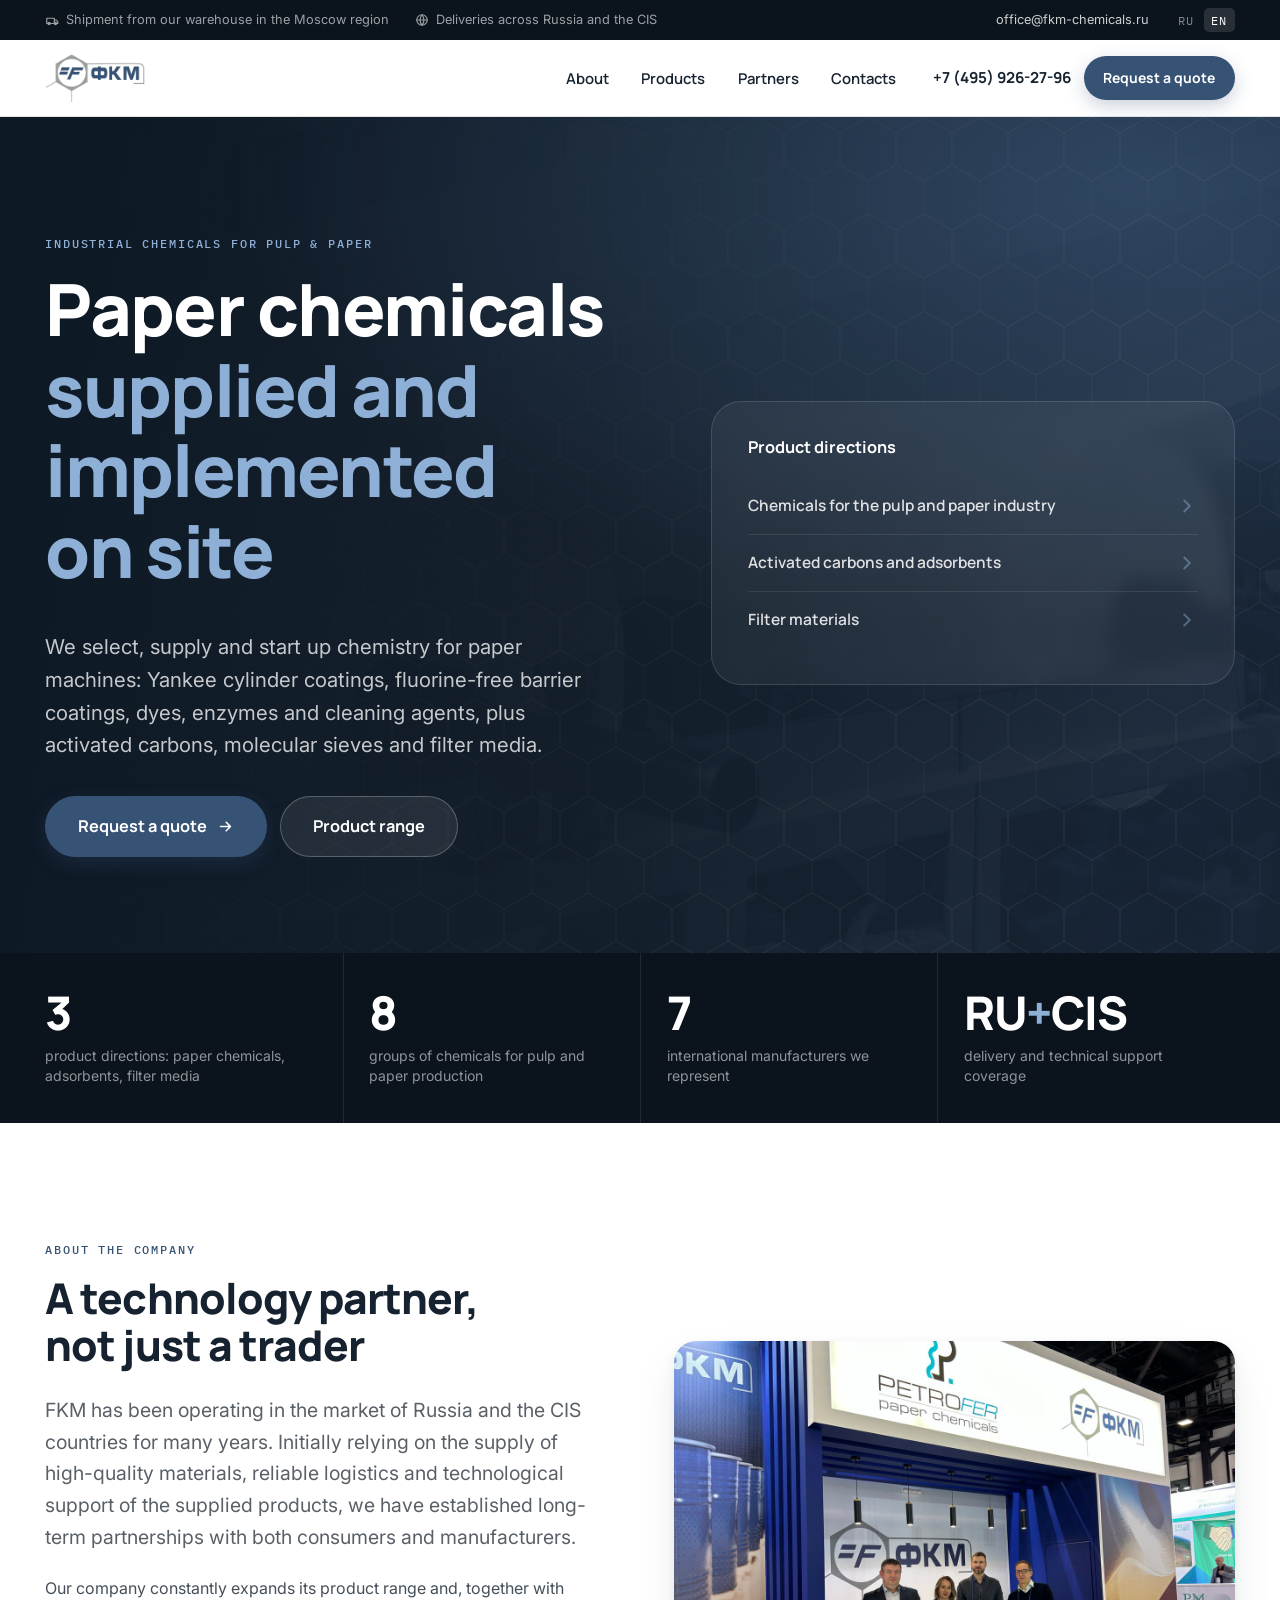
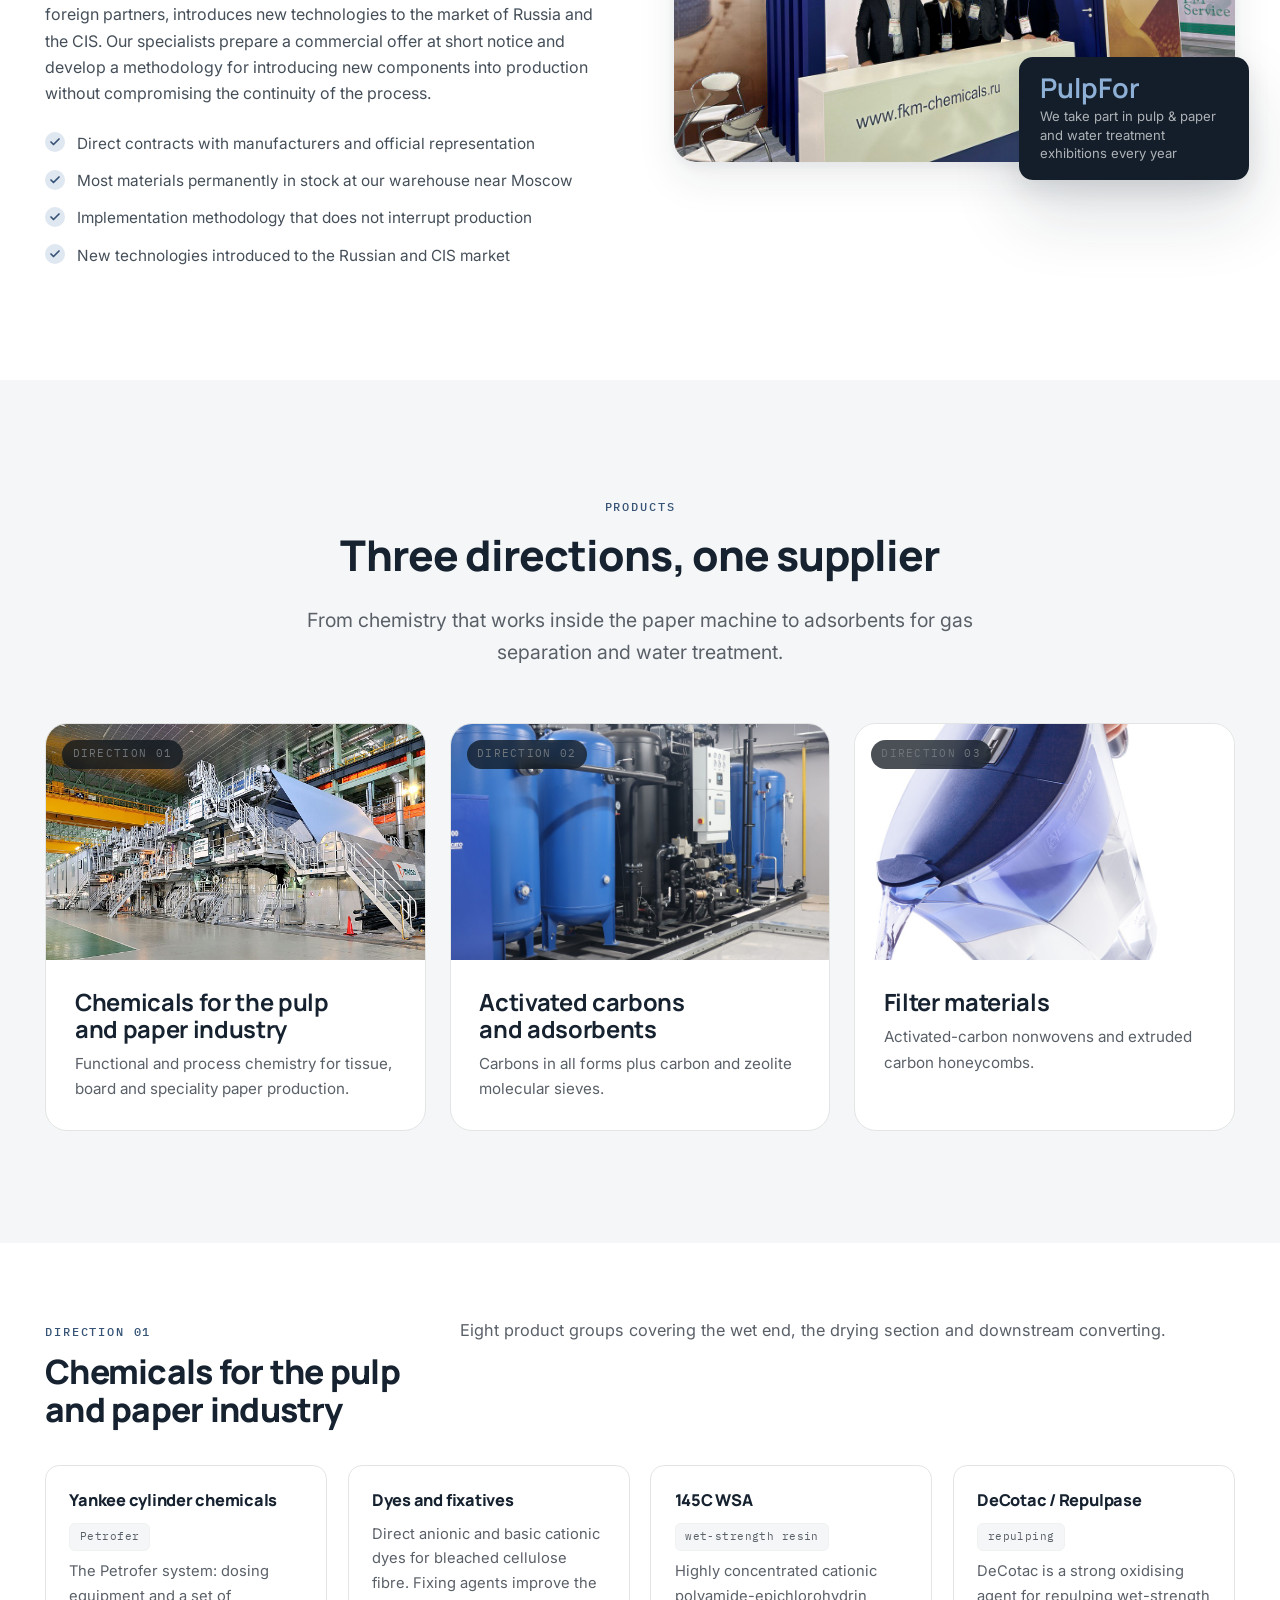
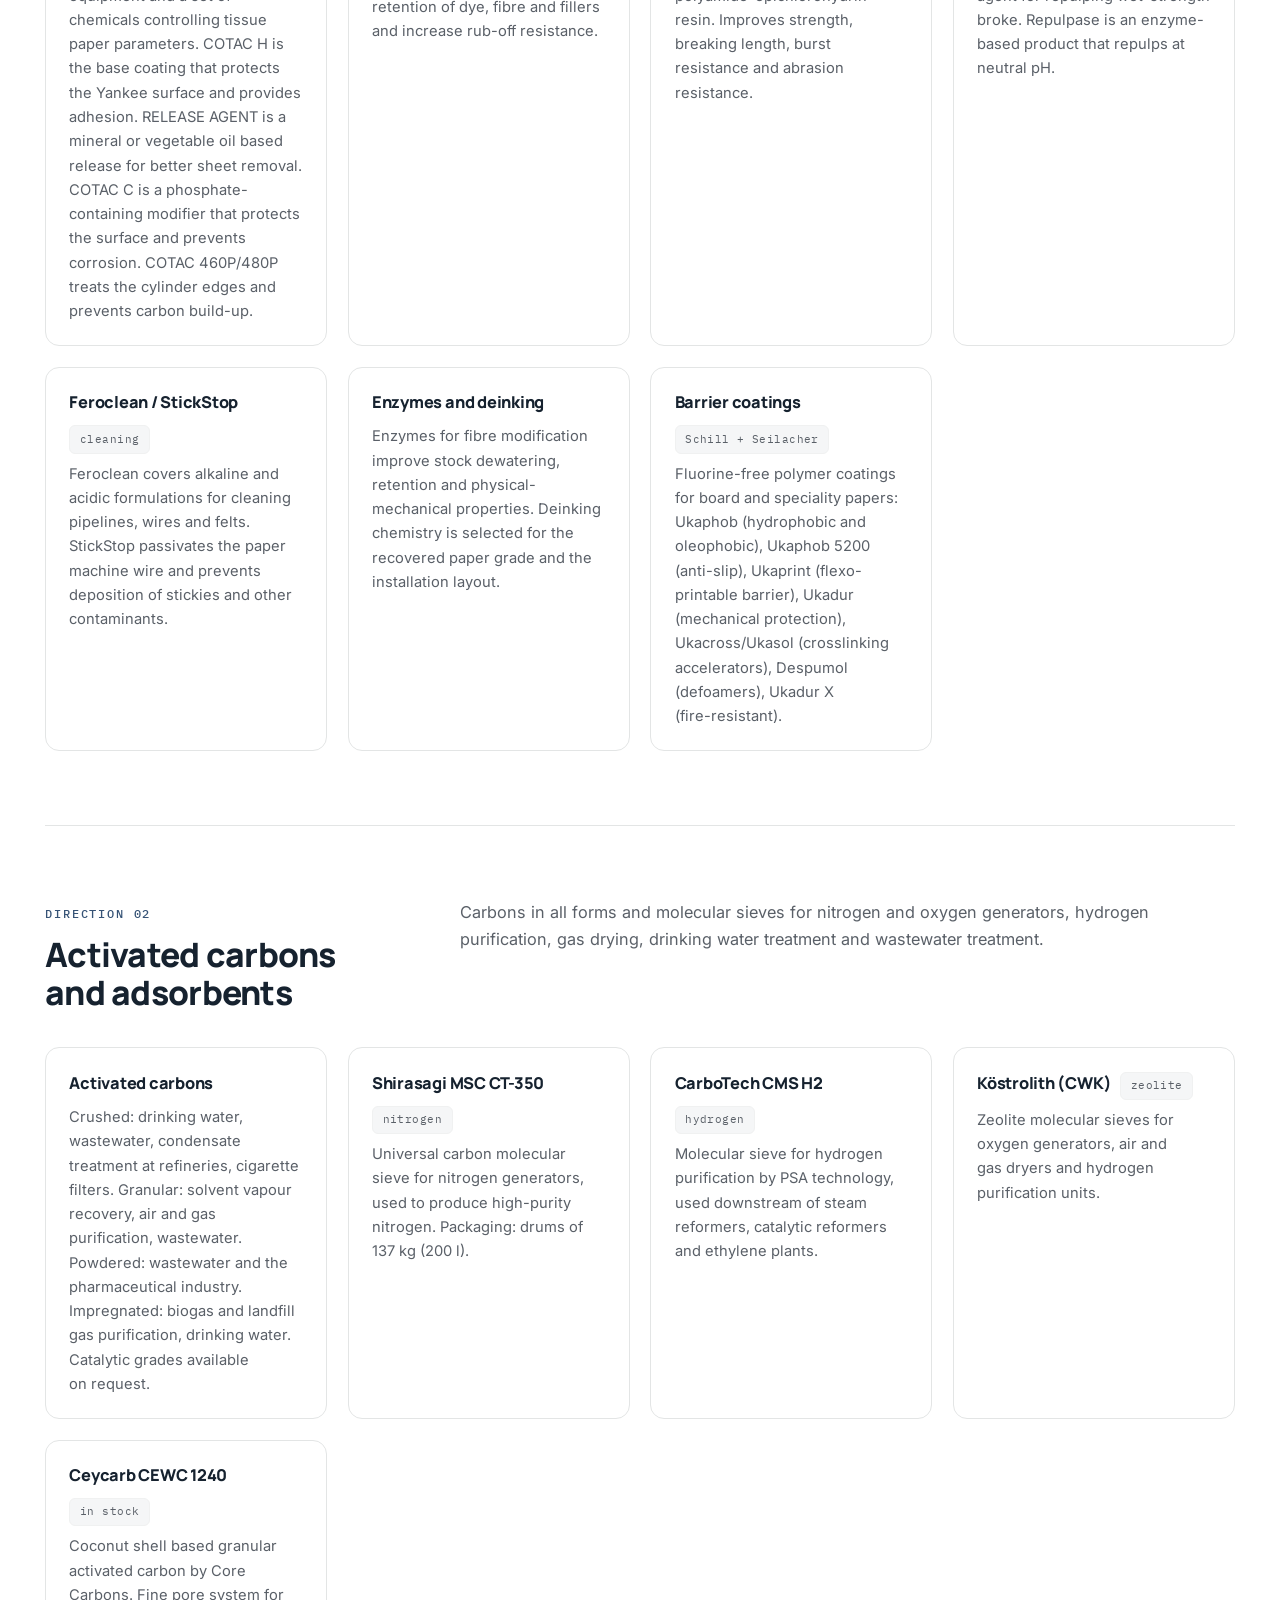
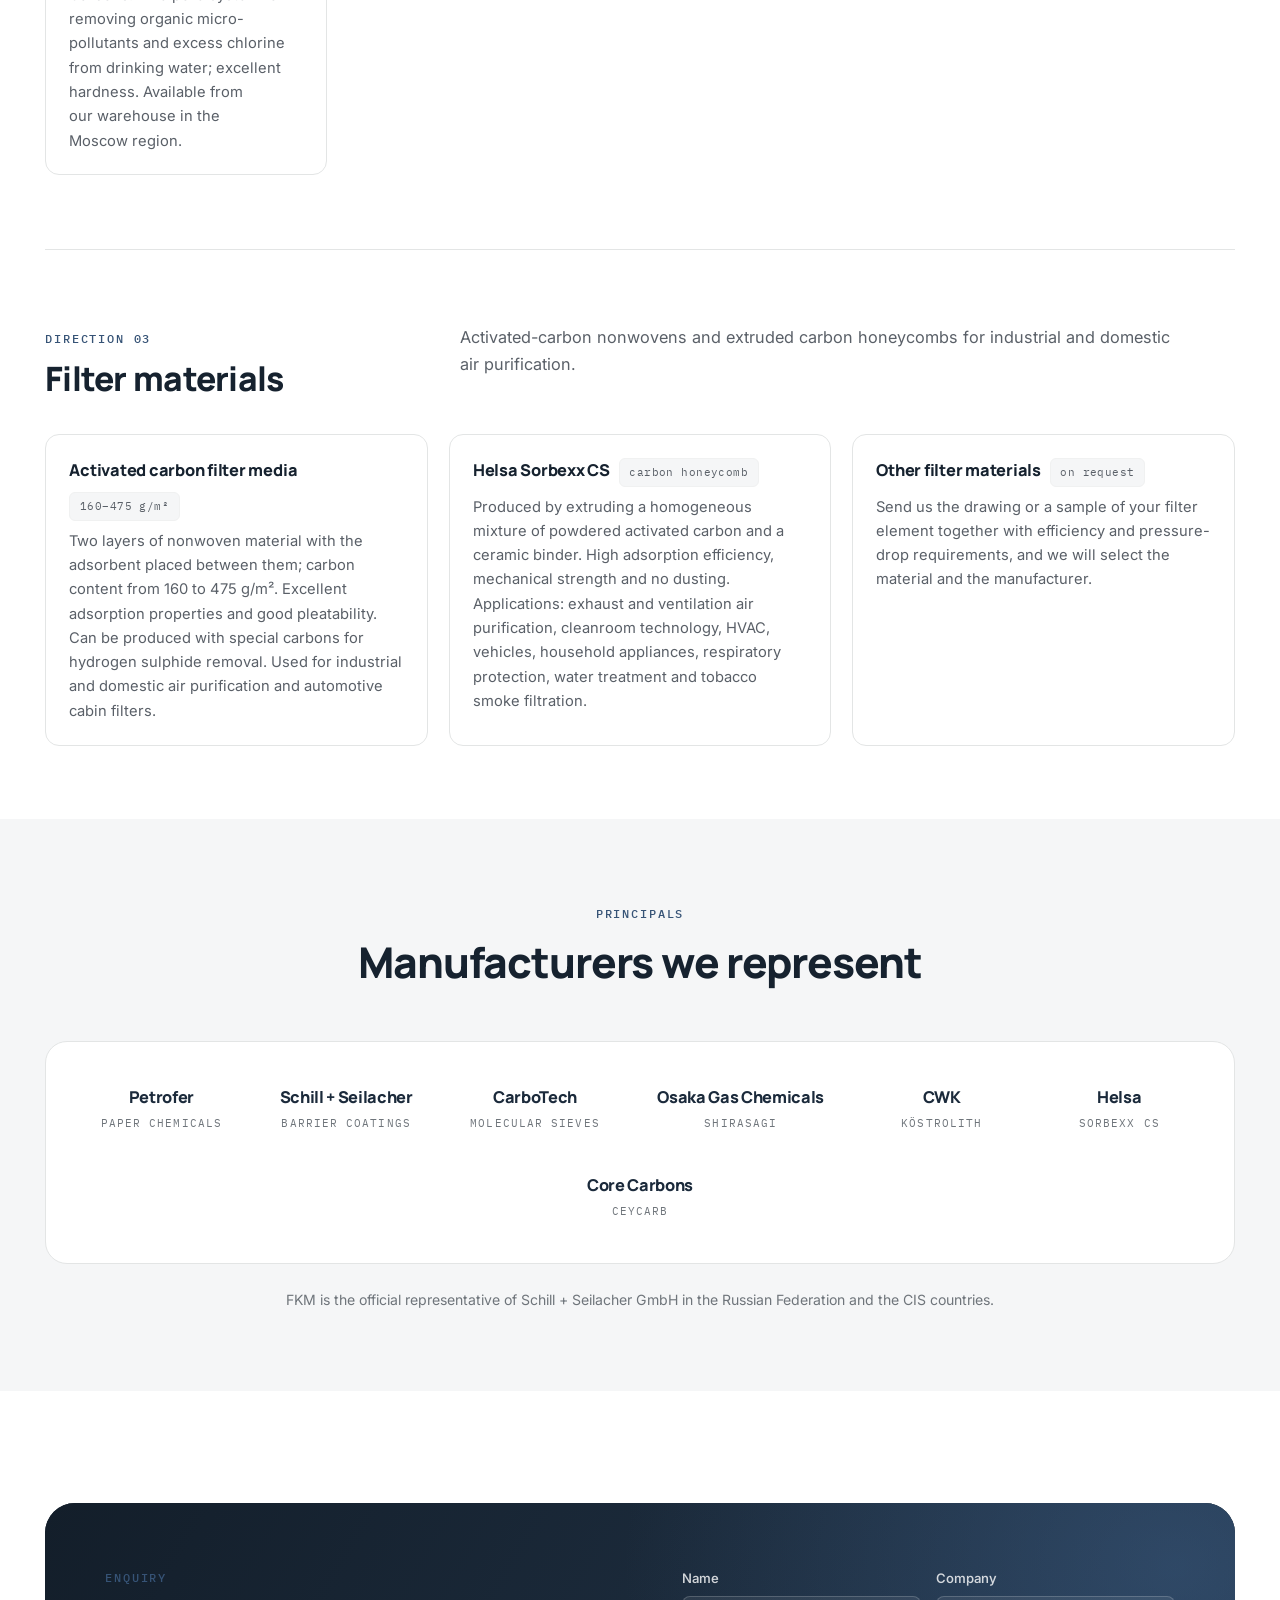
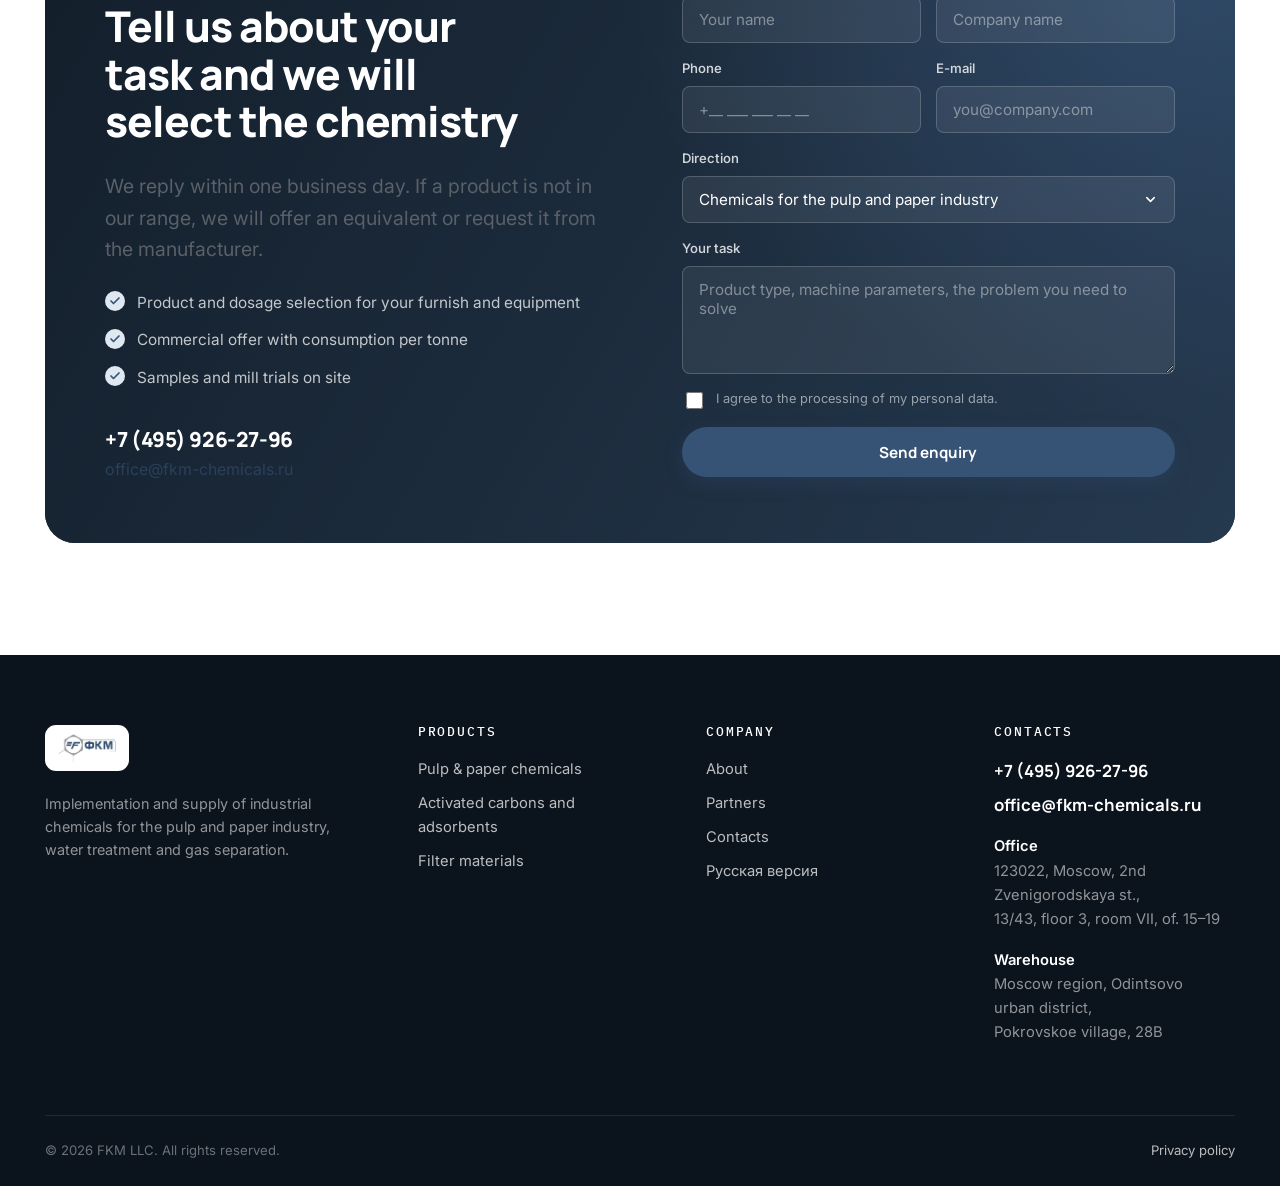
==== commit 3cb834f8: "Тёмная верхняя строка обратно, шапка — сплошной белый Уточнение по прошлой правке: белой должна была" ====
--- a/en/index.html
+++ b/en/index.html
@@ -14,7 +14,7 @@
 <meta property="og:title" content="FKM — industrial chemicals for the pulp and paper industry">
 <meta property="og:description" content="Supply and technical implementation of paper chemicals, adsorbents and filter media in Russia and the CIS.">
 <meta property="og:image" content="https://fkm-chemicals.ru/assets/img/tissue-rolls.jpg">
-<meta name="theme-color" content="#FFFFFF">
+<meta name="theme-color" content="#0B131C">
 <link rel="icon" href="../assets/img/favicon.png" type="image/png">
 <link rel="preconnect" href="https://fonts.googleapis.com">
 <link rel="preconnect" href="https://fonts.gstatic.com" crossorigin>
--- a/assets/css/style.css
+++ b/assets/css/style.css
@@ -246,24 +246,24 @@
 /* --------------------------------------------------------------------------
    6. Шапка и навигация
    -------------------------------------------------------------------------- */
-.topbar { background: #fff; color: var(--slate); font-size: .8rem; }
+.topbar { background: var(--steel-950); color: rgba(255,255,255,.6); font-size: .8rem; }
 .topbar__inner { display: flex; align-items: center; justify-content: space-between; gap: 1.5rem; min-height: 40px; }
 .topbar__facts { display: flex; align-items: center; gap: 1.6rem; }
 .topbar__facts span { display: inline-flex; align-items: center; gap: .45rem; white-space: nowrap; }
 .topbar__facts svg { width: 14px; height: 14px; color: var(--grey-400); flex: none; }
-.topbar a { color: var(--slate); }
-.topbar a:hover { color: var(--steel-500); }
+.topbar a { color: rgba(255,255,255,.8); }
+.topbar a:hover { color: var(--steel-200); }
 .topbar__side { display: flex; align-items: center; gap: 1.3rem; }
 
 .lang { display: inline-flex; gap: .15rem; font-family: var(--font-mono); font-size: .72rem; letter-spacing: .08em; }
-.lang a { padding: .18rem .48rem; border-radius: 5px; color: var(--slate-soft); }
-.lang a.is-active { background: var(--grey-100); color: var(--ink); }
+.lang a { padding: .18rem .48rem; border-radius: 5px; color: rgba(255,255,255,.5); }
+.lang a.is-active { background: rgba(255,255,255,.12); color: #fff; }
 
 .header {
   position: sticky; top: 0; z-index: 100;
-  background: rgba(255,255,255,.93);
-  backdrop-filter: saturate(160%) blur(14px);
-  -webkit-backdrop-filter: saturate(160%) blur(14px);
+  /* Строго непрозрачный чистый белый: совпадает с белым фоном логотипа,
+     поэтому его подложка не проступает светлым прямоугольником при скролле. */
+  background: #fff;
   border-bottom: 1px solid var(--line);
   transition: box-shadow .25s var(--ease);
 }
@@ -568,8 +568,7 @@
 /* Якорная подшапка */
 .subnav {
   position: sticky; top: var(--header-h); z-index: 60;
-  background: rgba(255,255,255,.95);
-  backdrop-filter: saturate(160%) blur(12px); -webkit-backdrop-filter: saturate(160%) blur(12px);
+  background: #fff;
   border-bottom: 1px solid var(--line);
 }
 .subnav__inner { display: flex; gap: .35rem; overflow-x: auto; scrollbar-width: none; padding-block: .6rem; }
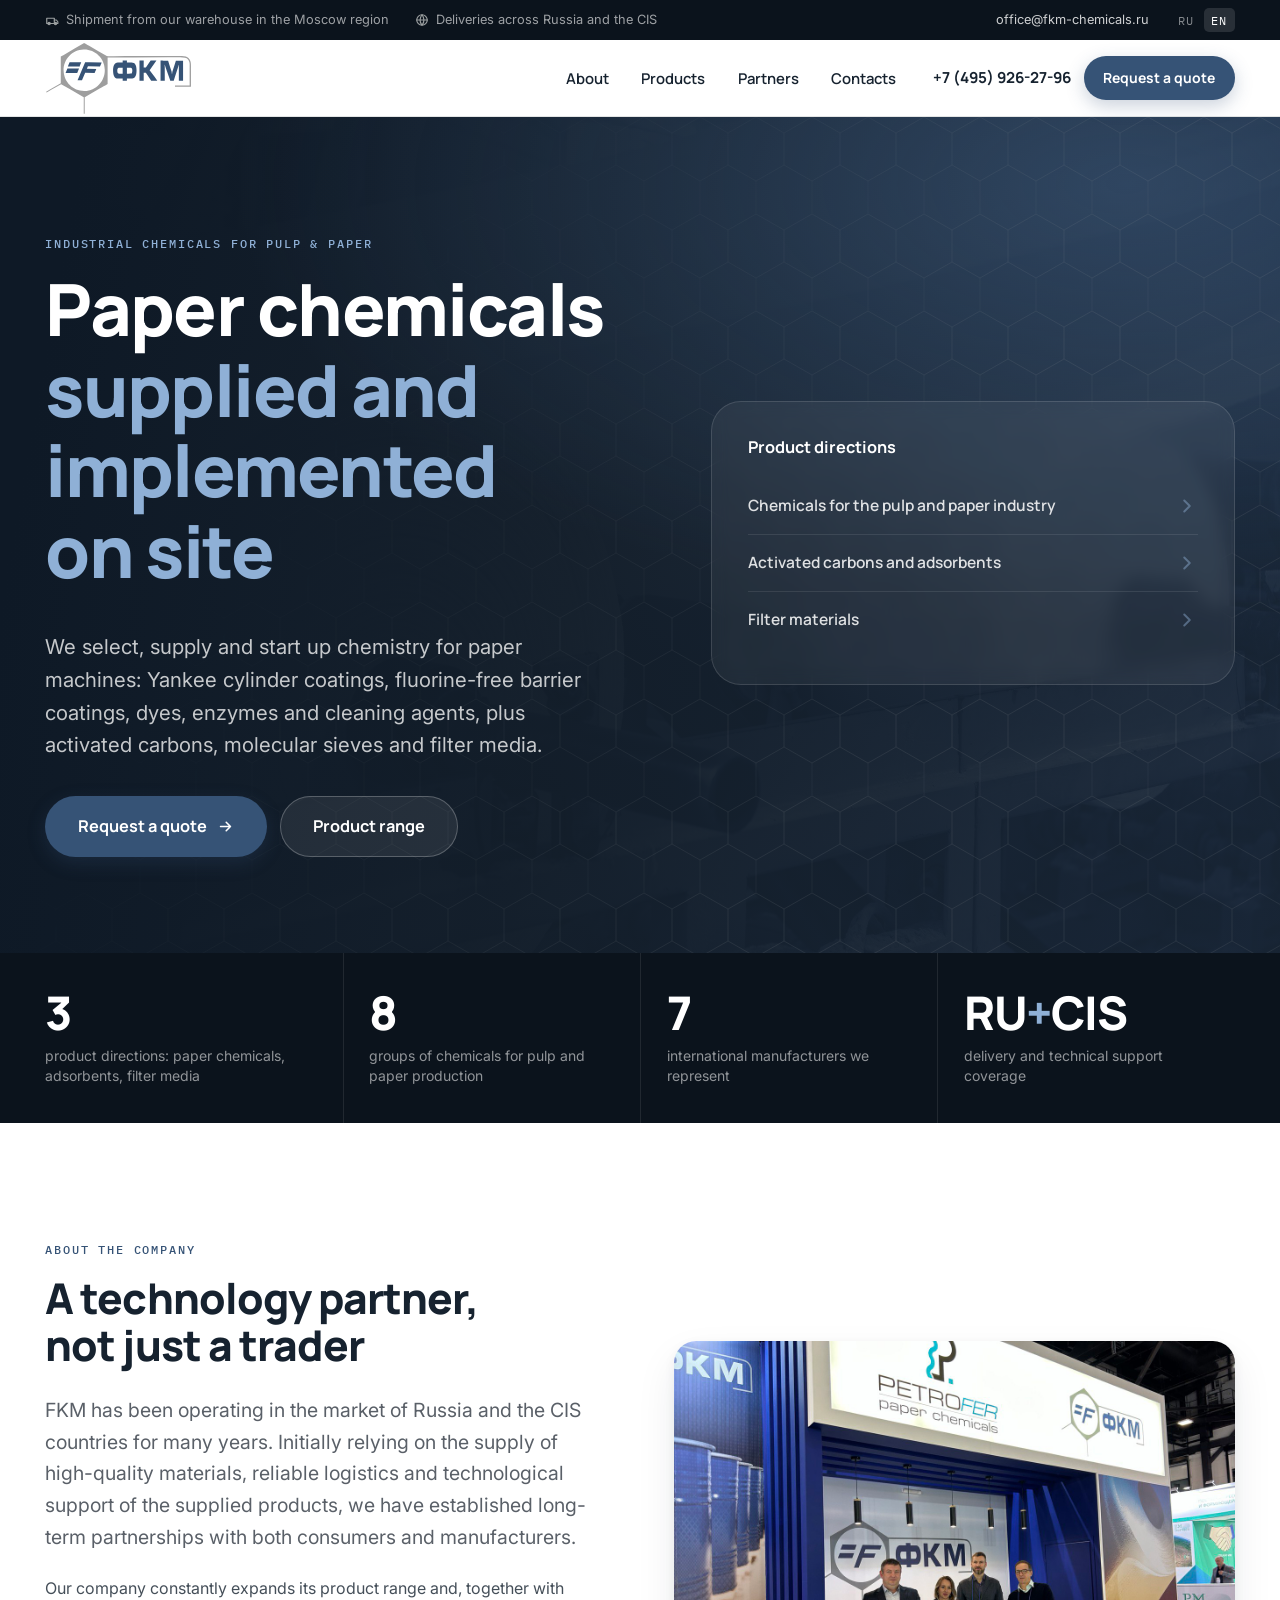
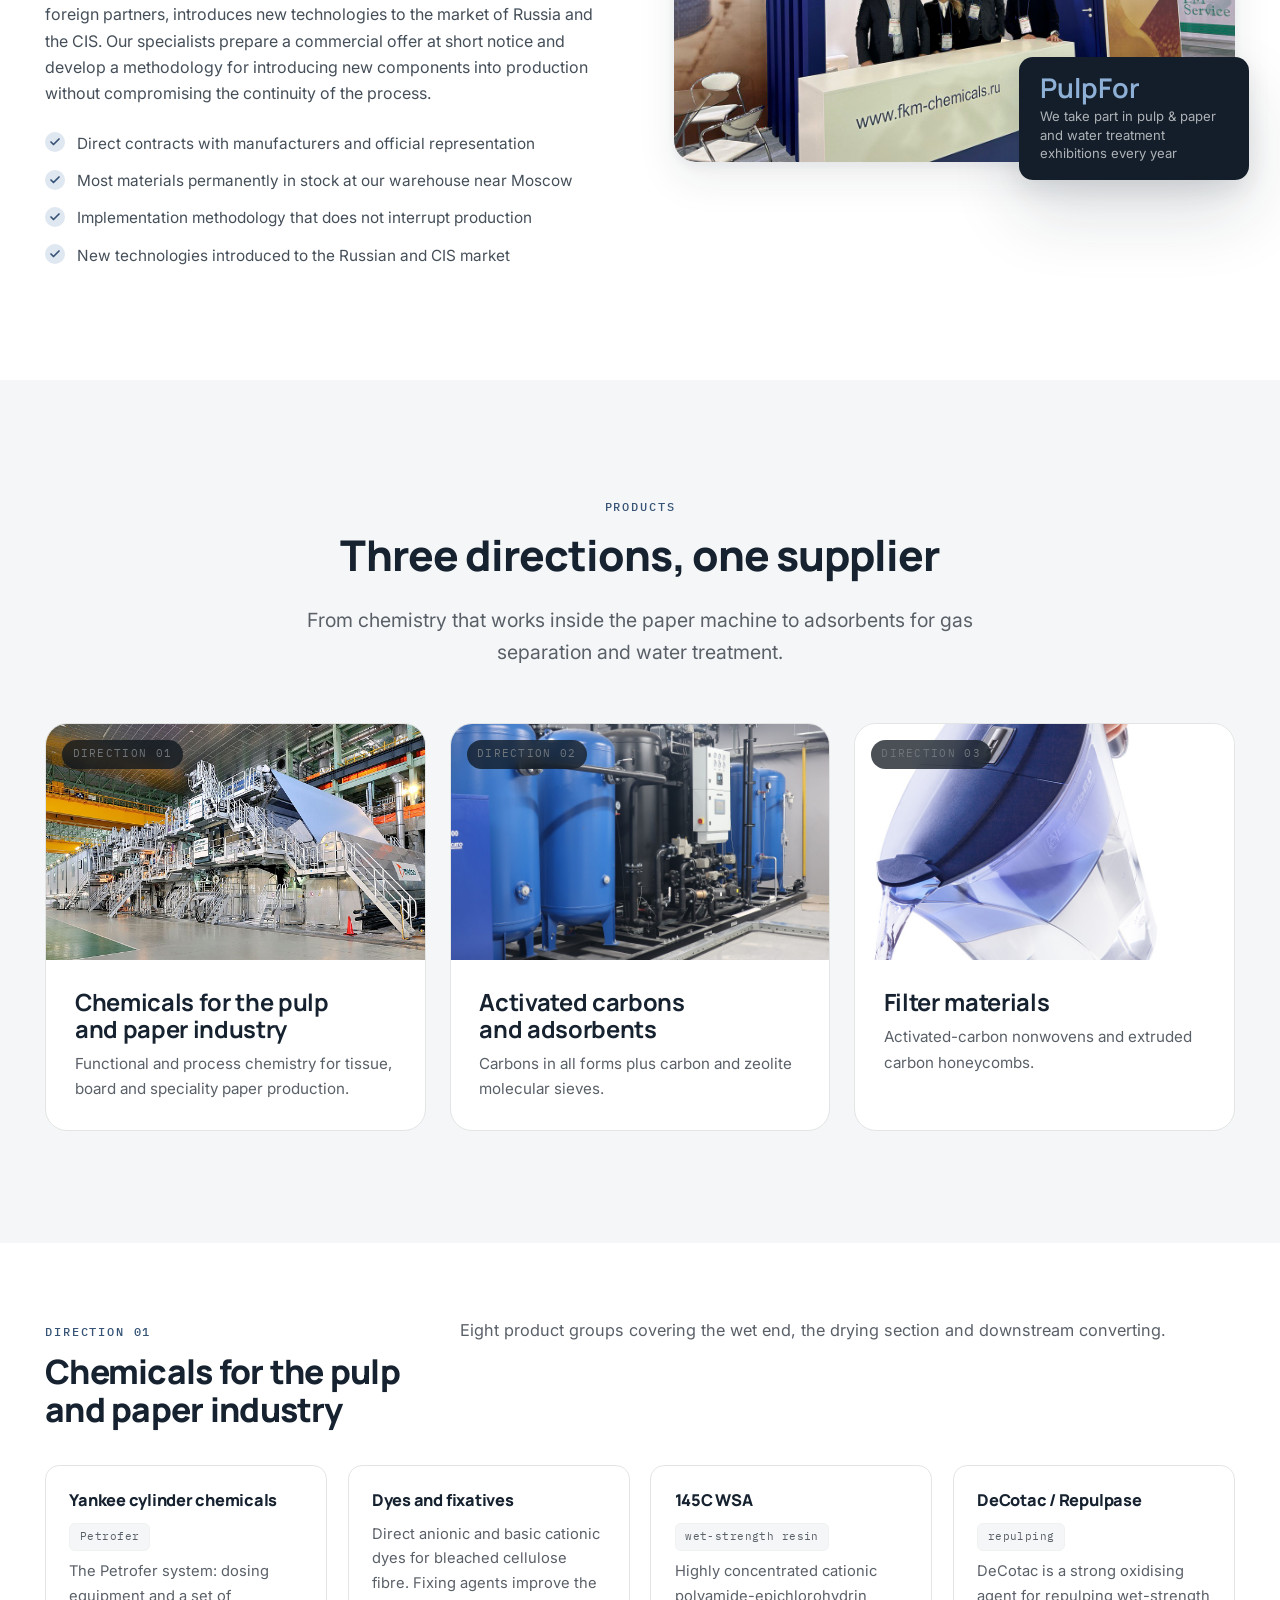
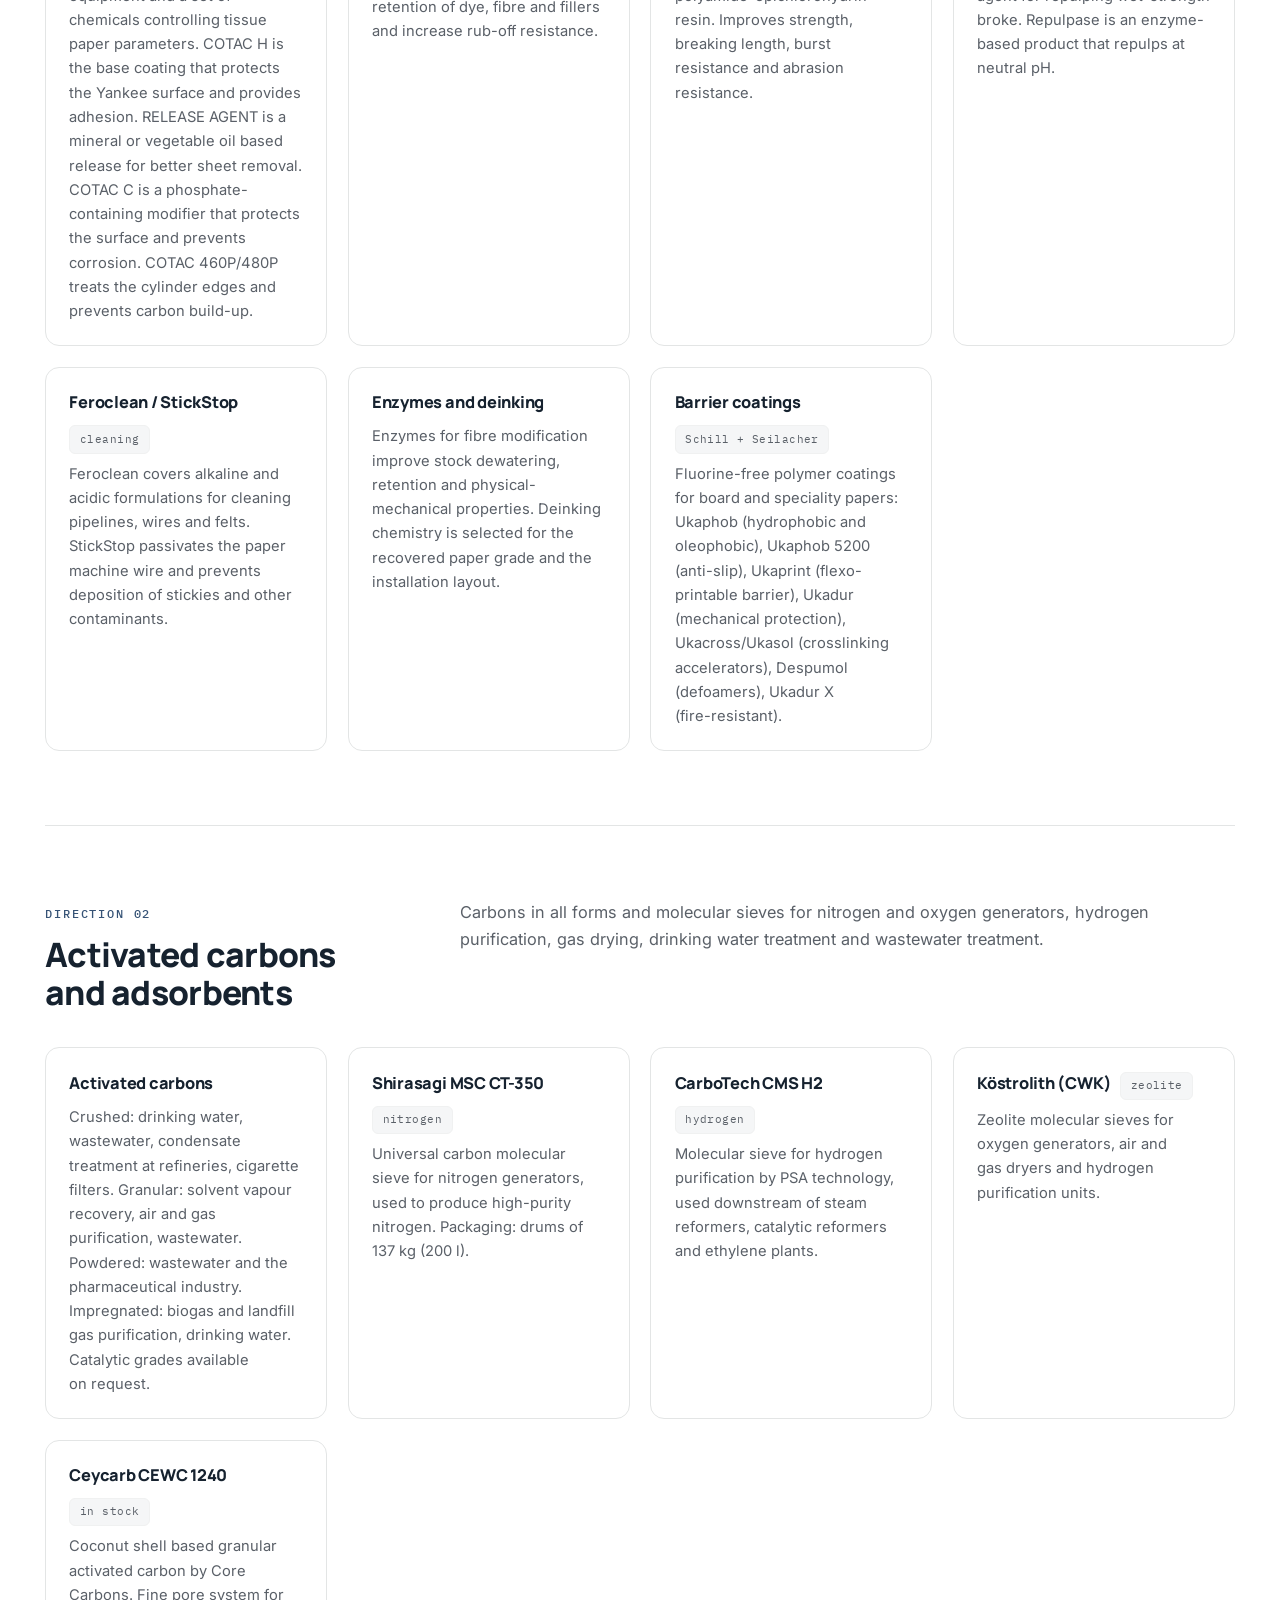
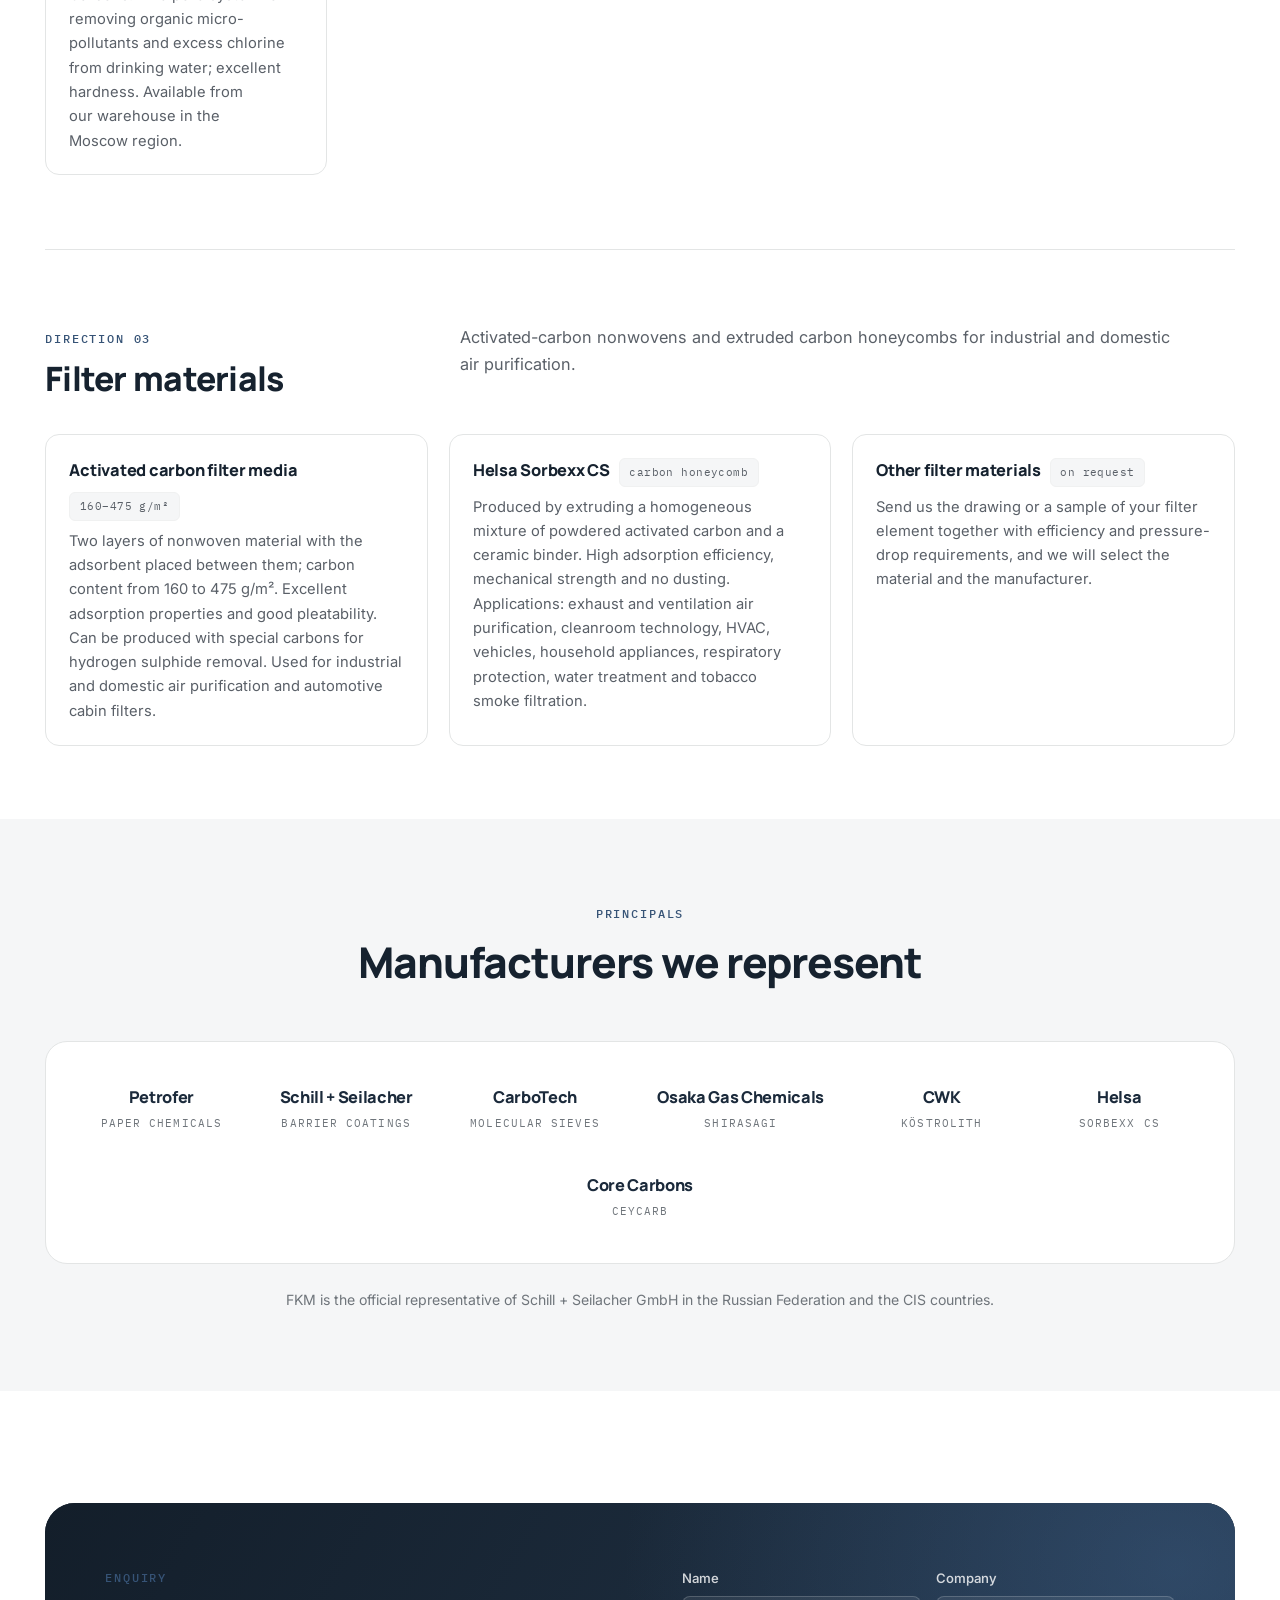
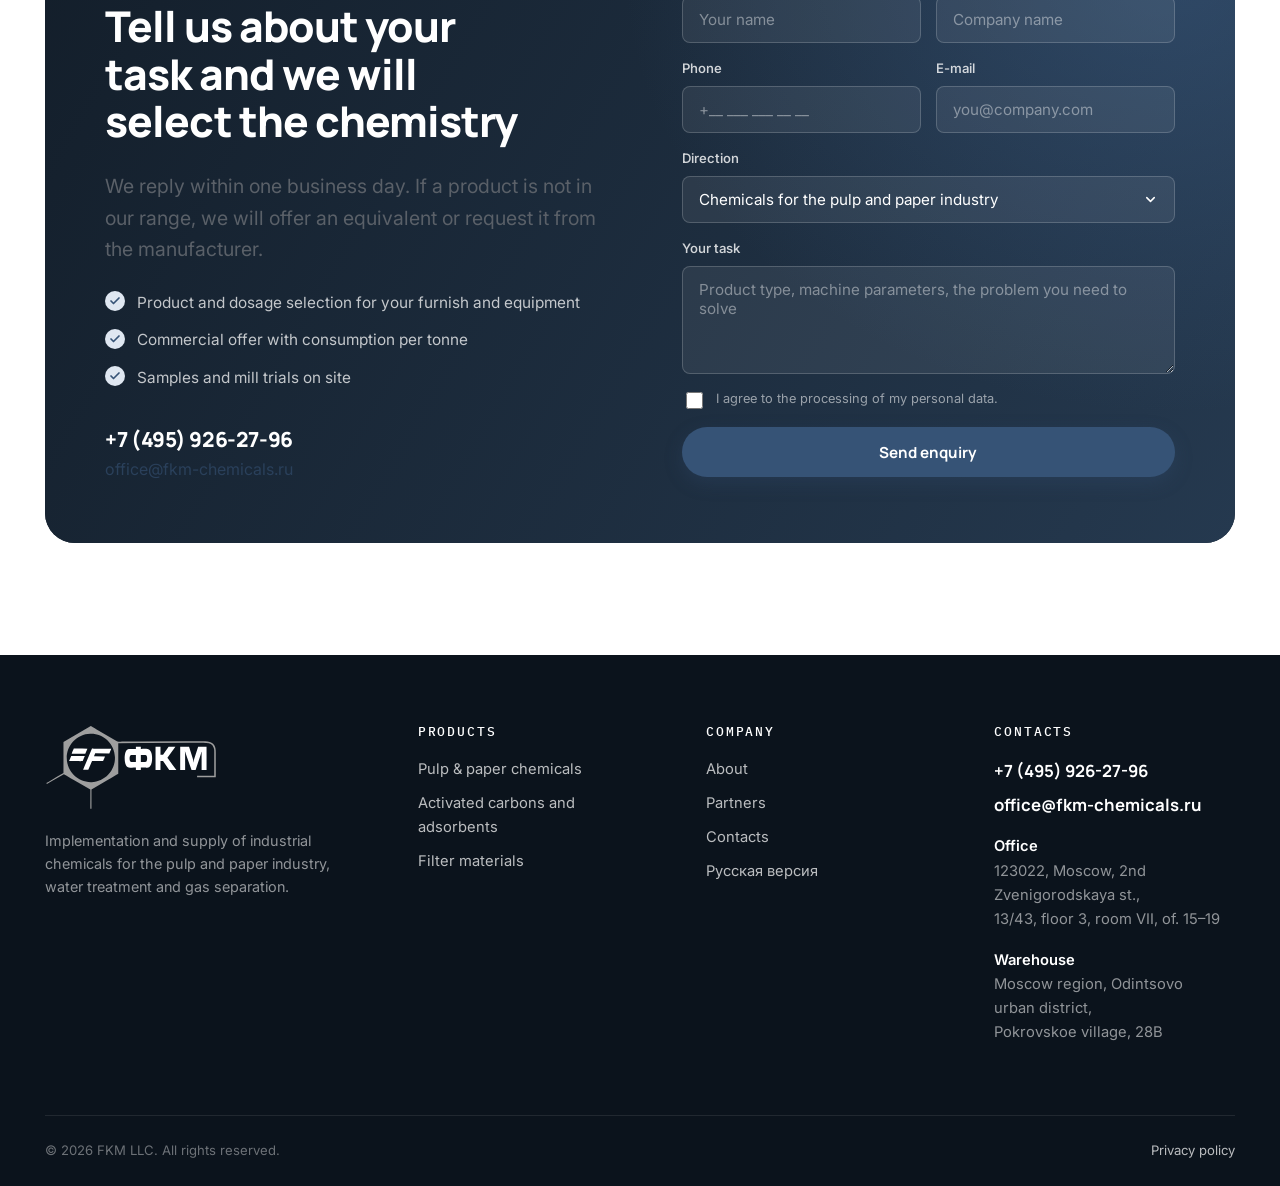
==== commit 16bc72c0: "Векторный логотип вместо растрового Из присланного SVG собраны три рабочих файла: - logo.svg — шапка" ====
--- a/en/index.html
+++ b/en/index.html
@@ -15,7 +15,7 @@
 <meta property="og:description" content="Supply and technical implementation of paper chemicals, adsorbents and filter media in Russia and the CIS.">
 <meta property="og:image" content="https://fkm-chemicals.ru/assets/img/tissue-rolls.jpg">
 <meta name="theme-color" content="#0B131C">
-<link rel="icon" href="../assets/img/favicon.png" type="image/png">
+<link rel="icon" href="../assets/img/favicon.svg" type="image/svg+xml">
 <link rel="preconnect" href="https://fonts.googleapis.com">
 <link rel="preconnect" href="https://fonts.gstatic.com" crossorigin>
 <link href="https://fonts.googleapis.com/css2?family=IBM+Plex+Mono:wght@400;500&family=Inter:wght@400;500;600&family=Manrope:wght@600;700;800&display=swap" rel="stylesheet">
@@ -50,7 +50,7 @@
 <header class="header">
   <div class="container header__inner">
     <a class="logo" href="index.html" aria-label="FKM — home">
-      <img src="../assets/img/logo.jpg" alt="FKM" width="1000" height="486">
+      <img src="../assets/img/logo.svg" alt="FKM" width="1000" height="486">
     </a>
 
     <nav class="nav" aria-label="Main navigation">
@@ -441,7 +441,7 @@
   <div class="container">
     <div class="footer__top">
       <div class="footer__brand">
-        <img src="../assets/img/logo.jpg" alt="FKM" width="1000" height="486">
+        <img src="../assets/img/logo-light.svg" alt="FKM" width="1000" height="486">
         <p>Implementation and supply of industrial chemicals for the pulp and paper industry, water treatment and gas separation.</p>
       </div>
 
--- a/assets/css/style.css
+++ b/assets/css/style.css
@@ -261,8 +261,8 @@
 
 .header {
   position: sticky; top: 0; z-index: 100;
-  /* Строго непрозрачный чистый белый: совпадает с белым фоном логотипа,
-     поэтому его подложка не проступает светлым прямоугольником при скролле. */
+  /* Сплошной белый без прозрачности: шапка не темнеет при скролле
+     и не спорит с логотипом. */
   background: #fff;
   border-bottom: 1px solid var(--line);
   transition: box-shadow .25s var(--ease);
@@ -271,7 +271,7 @@
 .header__inner { display: flex; align-items: center; gap: clamp(1rem, 2vw, 2.25rem); min-height: var(--header-h); }
 
 .logo { flex: none; display: block; }
-.logo img { height: clamp(40px, 3.8vw, 50px); width: auto; }
+.logo img { width: clamp(126px, 11.5vw, 150px); height: auto; }  /* 150 × 0,486 = 73px, укладывается в --header-h 76px */
 
 .nav { margin-left: auto; }
 .nav__list { display: flex; align-items: center; gap: clamp(.1rem, .8vw, .75rem); list-style: none; margin: 0; padding: 0; }
@@ -772,10 +772,7 @@
 .footer a { color: rgba(255,255,255,.72); }
 .footer a:hover { color: var(--steel-200); }
 .footer__top { display: grid; grid-template-columns: minmax(0, 1.35fr) repeat(3, minmax(0, 1fr)); gap: clamp(1.75rem, 1rem + 2.5vw, 3.25rem); padding-block: clamp(3rem, 2rem + 3vw, 4.5rem); }
-.footer__brand img {
-  height: 46px; width: auto; margin-bottom: 1.3rem;
-  background: #fff; padding: 9px 13px; border-radius: 11px;
-}
+.footer__brand img { width: 172px; height: auto; margin-bottom: 1.3rem; }
 .footer__brand p { font-size: .9rem; line-height: 1.6; max-width: 34ch; }
 .footer h4 { color: #fff; font-size: .82rem; font-family: var(--font-mono); font-weight: 500; letter-spacing: .14em; text-transform: uppercase; margin-bottom: 1.1rem; }
 .footer ul { list-style: none; margin: 0; padding: 0; }
